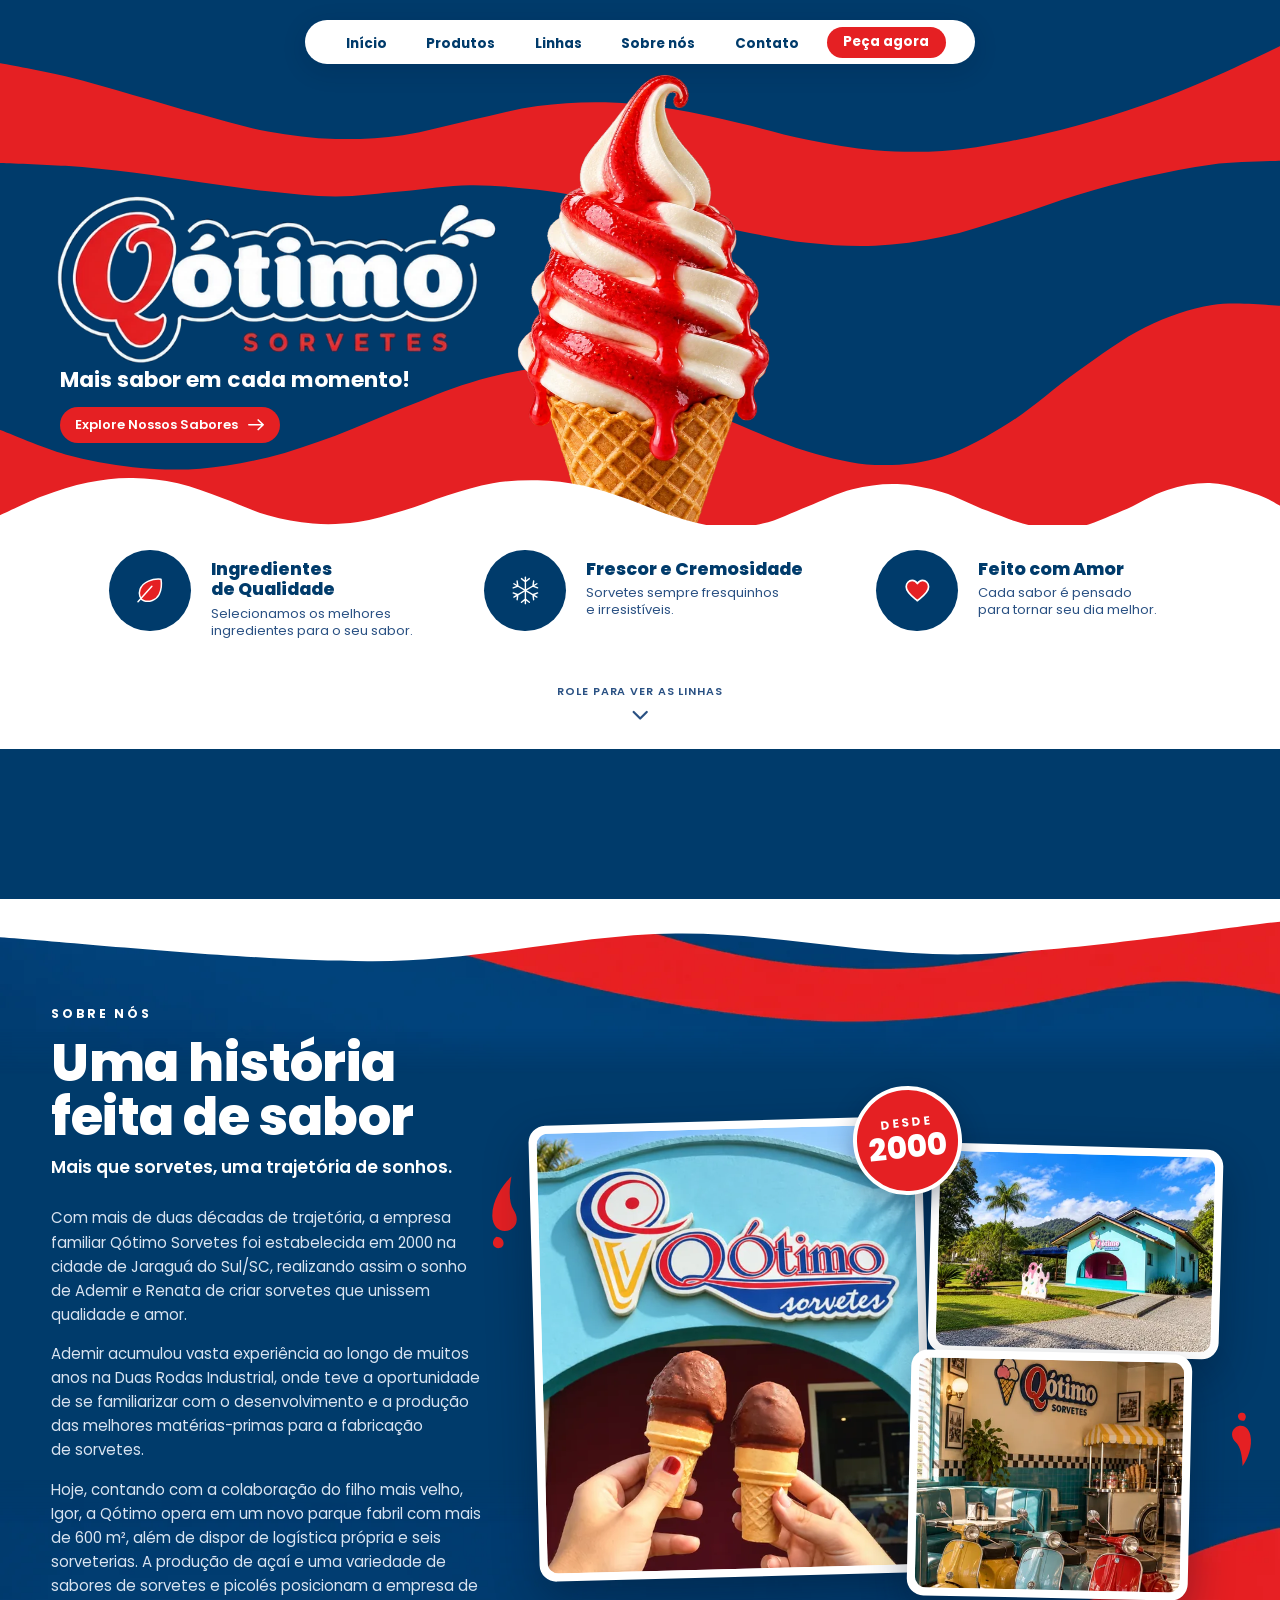
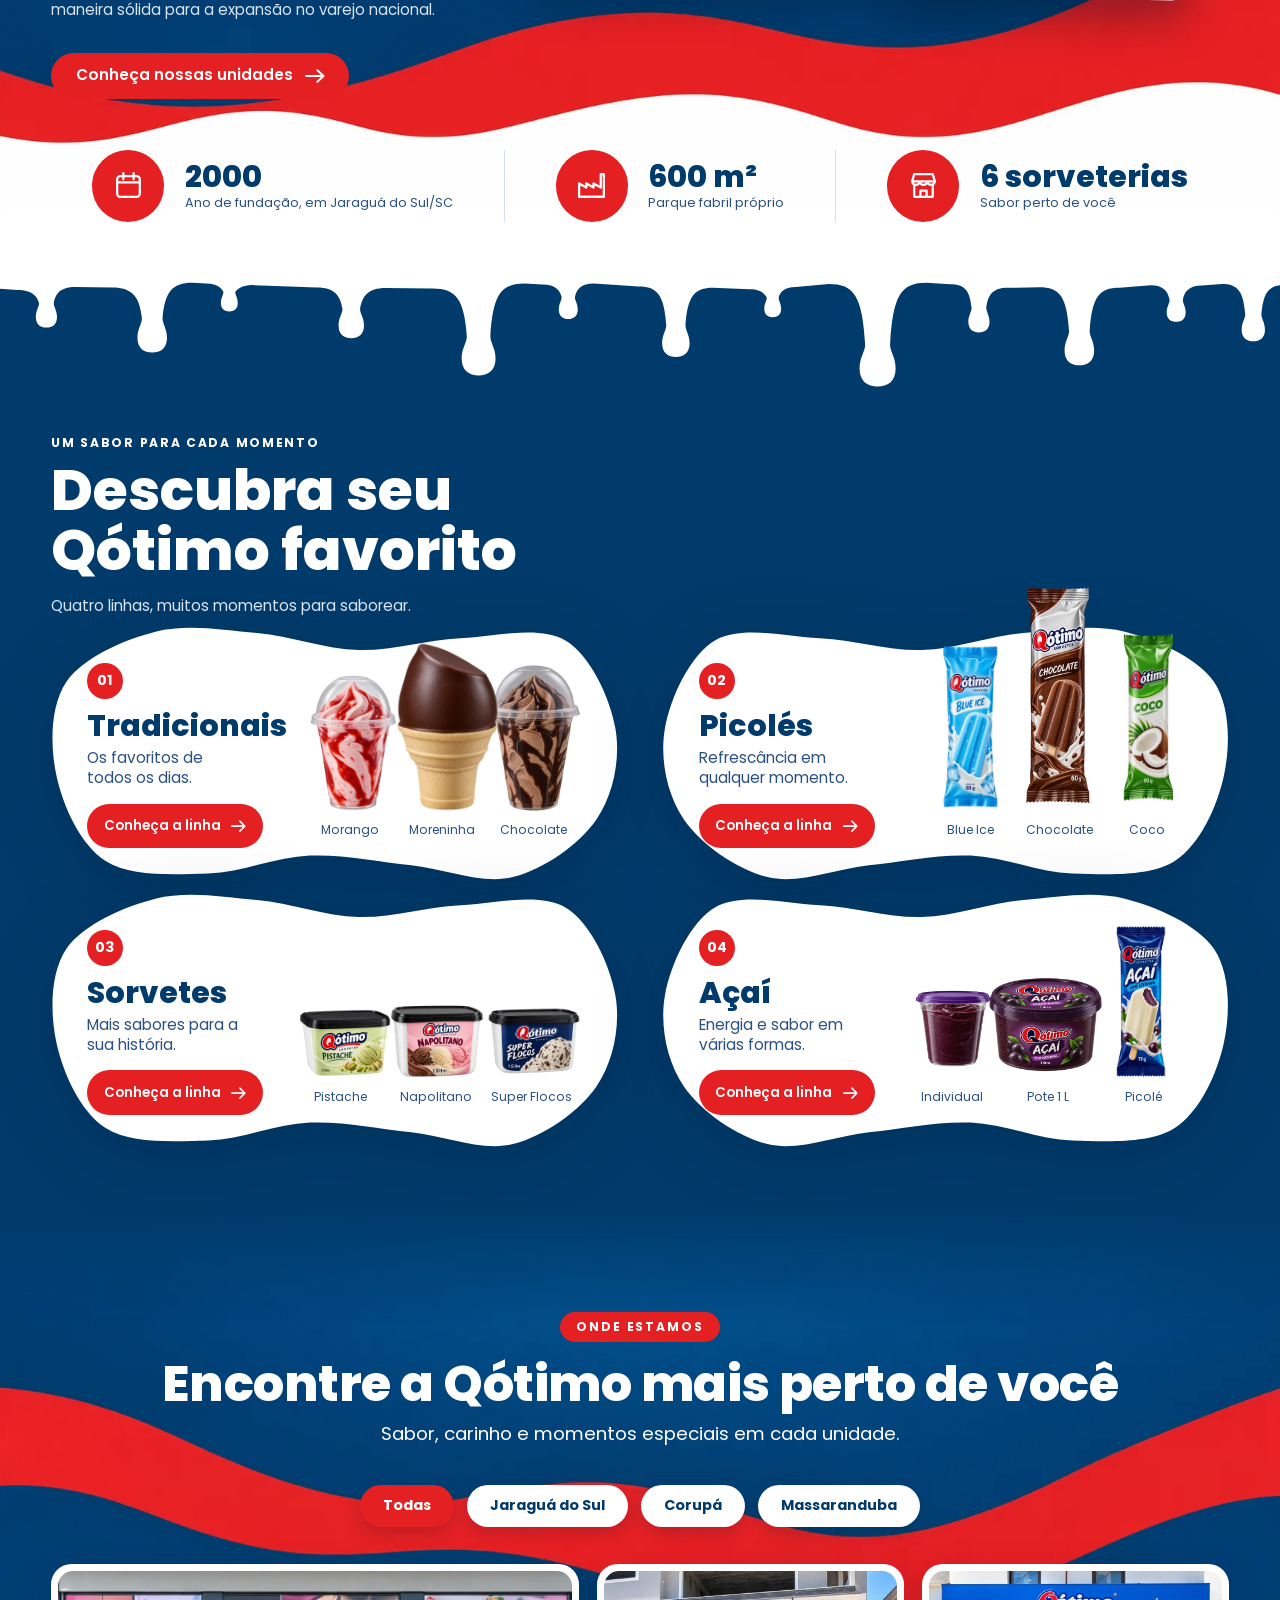
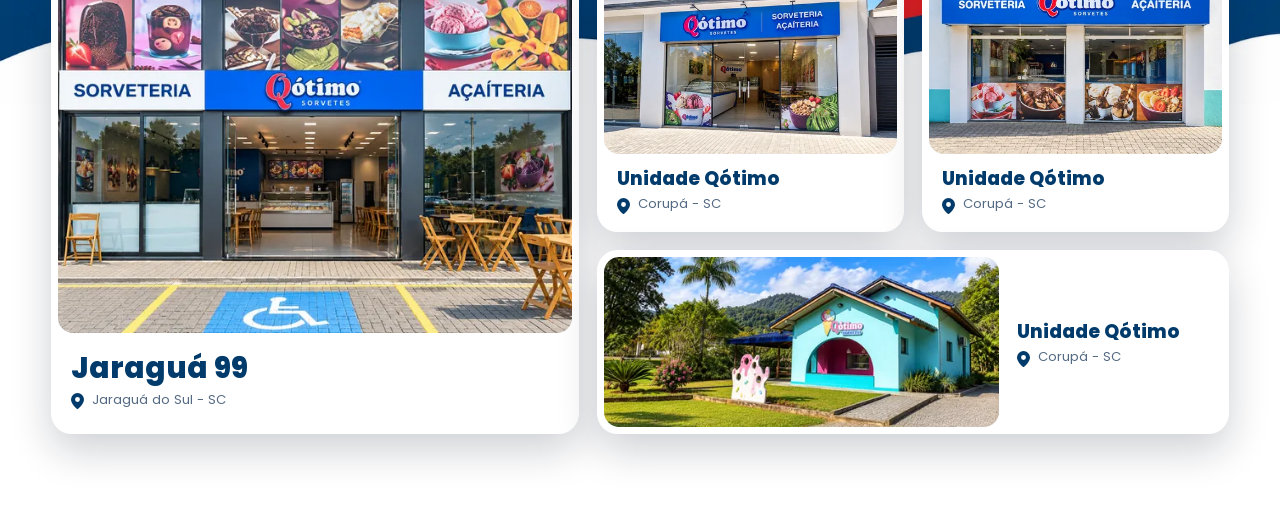
==== site/index.html @ 4e05c9d0 "Corrige faixa branca do heroi, riscos nos marcos e cidade das unidades - Heroi: a faixa branca nao e" ====
<!DOCTYPE html>
<html lang="pt-BR">
<head>
<meta charset="utf-8">
<meta name="viewport" content="width=device-width, initial-scale=1">
<title>Qótimo Sorvetes</title>
<meta name="description" content="Qótimo Sorvetes — mais sabor em cada momento. Sorvetes, picolés e açaí de fábrica própria em Jaraguá do Sul / SC.">
<meta name="theme-color" content="#003B6B">
<!-- sem favicon ainda (Fase 6 do plano). O data: vazio evita o 404 que o
     navegador gera sozinho pedindo /favicon.ico. -->
<link rel="icon" href="data:,">

<link rel="preconnect" href="https://fonts.googleapis.com">
<link rel="preconnect" href="https://fonts.gstatic.com" crossorigin>
<link href="https://fonts.googleapis.com/css2?family=Poppins:wght@400;500;600;700;800&display=swap" rel="stylesheet">
<link rel="stylesheet" href="styles.css">

<link rel="preload" as="image" href="assets/hero/cascao-hero-760.webp"
      imagesrcset="assets/hero/cascao-hero-500.webp 500w, assets/hero/cascao-hero-760.webp 760w, assets/hero/cascao-hero-1017.webp 1017w"
      imagesizes="(max-width: 899px) 60vw, 21vw" fetchpriority="high">
</head>
<body>

<a class="pular" href="#linhas">Pular para as linhas de produtos</a>

<header class="topo">
  <nav class="nav" aria-label="Principal">
    <button class="nav__menu" type="button" aria-expanded="false" aria-controls="nav-painel">
      <span class="nav__traco"></span>
      <span class="nav__rotulo">Menu</span>
    </button>
    <ul class="nav__links" id="nav-painel">
      <li><a href="#inicio">Início</a></li>
      <!-- TODO Fase 5: destino — hoje aponta para a seção de linhas -->
      <li><a href="#linhas">Produtos</a></li>
      <li><a href="#linhas">Linhas</a></li>
      <li><a href="#sobre">Sobre nós</a></li>
      <!-- TODO Fase 5: destino — seção #contato ainda não existe -->
      <li><a href="#contato">Contato</a></li>
    </ul>
    <!-- TODO Fase 5: destino — WhatsApp ou seção #contato -->
    <a class="nav__cta" href="#contato">Peça agora</a>
  </nav>
</header>

<main>

  <!-- ===================== HERÓI ===================== -->
  <section class="hero" id="inicio">

    <!-- camada 1+2: base navy e as duas faixas vermelhas, full-bleed -->
    <svg class="hero__faixa hero__faixa--topo" viewBox="0 0 1713 344" preserveAspectRatio="none" aria-hidden="true" focusable="false">
      <path fill="#E52023" d="M0 84C15 87 60 94.8 90 102C120 109.2 150 118.5 180 127C210 135.5 240 144.8 270 153C300 161.2 330 170.5 360 176C390 181.5 420 185.2 450 186C480 186.8 510 185.2 540 181C570 176.8 600 167.5 630 161C660 154.5 690 146 720 142C750 138 780 136.3 810 137C840 137.7 870 141.3 900 146C930 150.7 960 158.2 990 165C1020 171.8 1050 181 1080 187C1110 193 1140 198.5 1170 201C1200 203.5 1230 204 1260 202C1290 200 1320 194.7 1350 189C1380 183.3 1410 176.2 1440 168C1470 159.8 1500 150.7 1530 140C1560 129.3 1589.7 117.2 1620 104C1650.3 90.8 1696.7 68.2 1712 61L1712 215C1696.7 215.8 1650.3 216.3 1620 220C1589.7 223.7 1560 230.2 1530 237C1500 243.8 1470 252 1440 261C1410 270 1380 281.7 1350 291C1320 300.3 1290 310.7 1260 317C1230 323.3 1200 327.7 1170 329C1140 330.3 1110 328.3 1080 325C1050 321.7 1020 315 990 309C960 303 930 295.7 900 289C870 282.3 840 274.8 810 269C780 263.2 750 257.5 720 254C690 250.5 660 247.7 630 248C600 248.3 570 253.5 540 256C510 258.5 480 263 450 263C420 263 390 259.2 360 256C330 252.8 300 248.2 270 244C240 239.8 210 234.7 180 231C150 227.3 120 224.2 90 222C60 219.8 15 218.7 0 218Z"/>
    </svg>
    <svg class="hero__faixa hero__faixa--base" viewBox="0 0 1713 514" preserveAspectRatio="none" aria-hidden="true" focusable="false">
      <path fill="#E52023" d="M0 170C15 175.7 60 195.5 90 204C120 212.5 150 217.8 180 221C210 224.2 240 225.2 270 223C300 220.8 330 215.3 360 208C390 200.7 420 190 450 179C480 168 510 153.8 540 142C570 130.2 600 116.8 630 108C660 99.2 690 91.2 720 89C750 86.8 780 89.2 810 95C840 100.8 870 112.3 900 124C930 135.7 960 152.3 990 165C1020 177.7 1050 191.2 1080 200C1110 208.8 1140 216.8 1170 218C1200 219.2 1230 216.5 1260 207C1290 197.5 1320 180 1350 161C1380 142 1410 114.2 1440 93C1470 71.8 1500 48.8 1530 34C1560 19.2 1589.7 8.8 1620 4C1650.3 -0.8 1696.7 4.8 1712 5L1712 514L0 514Z"/>
    </svg>

    <div class="hero__palco">
      <div class="hero__copy">
        <h1 class="hero__titulo">
          <img class="hero__logo" src="assets/qotimo-logo.webp" width="602" height="229"
               alt="Qótimo Sorvetes" fetchpriority="high">
          <span class="hero__tagline">Mais sabor em cada momento!</span>
        </h1>
        <a class="btn" href="#linhas">
          Explore Nossos Sabores
          <svg viewBox="0 0 20 14" aria-hidden="true" focusable="false"><path d="M1 7h17.5M12.4 1.2 18.5 7l-6.1 5.8"/></svg>
        </a>
      </div>

      <div class="hero__cascao">
        <img src="assets/hero/cascao-hero-760.webp"
             srcset="assets/hero/cascao-hero-500.webp 500w, assets/hero/cascao-hero-760.webp 760w, assets/hero/cascao-hero-1017.webp 1017w"
             sizes="(max-width: 899px) 60vw, 21vw"
             width="1017" height="2430" fetchpriority="high"
             alt="Casquinha de sorvete de creme com calda de morango">
      </div>
    </div>

    <!-- camada 3: onda branca DESENHADA NA FRENTE do cascão — é ela que corta o cone -->
    <div class="hero__base">
      <svg class="hero__onda" viewBox="0 0 1713 68" preserveAspectRatio="none" aria-hidden="true" focusable="false">
        <path fill="#FFFFFF" d="M0 51C10 46.5 40 31.5 60 24C80 16.5 100 10 120 6C140 2 160 -0.2 180 0C200 0.2 220 2.5 240 7C260 11.5 280 19.8 300 27C320 34.2 340 44.3 360 50C380 55.7 400 59.5 420 61C440 62.5 460 61.8 480 59C500 56.2 520 50 540 44C560 38 580 29.2 600 23C620 16.8 640 10.3 660 7C680 3.7 700 2.5 720 3C740 3.5 760 5.8 780 10C800 14.2 820 21.2 840 28C860 34.8 880 44.8 900 51C920 57.2 940 63.3 960 65C980 66.7 1000 65.5 1020 61C1040 56.5 1060 45.7 1080 38C1100 30.3 1120 20 1140 15C1160 10 1180 7.3 1200 8C1220 8.7 1240 13 1260 19C1280 25 1300 36.5 1320 44C1340 51.5 1360 60.3 1380 64C1400 67.7 1420 69.3 1440 66C1460 62.7 1480 52.3 1500 44C1520 35.7 1540 22.2 1560 16C1580 9.8 1600 6 1620 7C1640 8 1664.7 16.8 1680 22C1695.3 27.2 1706.7 35.3 1712 38L1712 68L0 68Z"/>
      </svg>

      <ul class="pilares reveal">
        <li class="pilar">
          <span class="pilar__icone">
            <svg viewBox="0 0 108 108" aria-hidden="true" focusable="false">
              <path d="M82 27C62 25 38 33 31.5 51.5 27.5 63 31 75.5 41 79c11.5 4 29.5-1 36.5-15C83.5 52 84 39 82 27z" fill="#E52023" stroke="#fff" stroke-width="3.6" stroke-linejoin="round"/>
              <path d="M60 44 26.5 81.5" stroke="#fff" stroke-width="3.6" stroke-linecap="round" fill="none"/>
            </svg>
          </span>
          <div class="pilar__texto">
            <h2>Ingredientes de Qualidade</h2>
            <p>Selecionamos os melhores ingredientes para o seu sabor.</p>
          </div>
        </li>
        <li class="pilar">
          <span class="pilar__icone">
            <svg viewBox="0 0 108 108" aria-hidden="true" focusable="false">
              <defs><path id="floco" d="M54 54V22M44.5 25.5 54 33l9.5-7.5"/></defs>
              <g stroke="#fff" stroke-width="3.4" stroke-linecap="round" stroke-linejoin="round" fill="none">
                <use href="#floco"/><use href="#floco" transform="rotate(60 54 54)"/><use href="#floco" transform="rotate(120 54 54)"/>
                <use href="#floco" transform="rotate(180 54 54)"/><use href="#floco" transform="rotate(240 54 54)"/><use href="#floco" transform="rotate(300 54 54)"/>
              </g>
            </svg>
          </span>
          <div class="pilar__texto">
            <h2>Frescor e Cremosidade</h2>
            <p>Sorvetes sempre fresquinhos e irresistíveis.</p>
          </div>
        </li>
        <li class="pilar">
          <span class="pilar__icone">
            <svg viewBox="0 0 108 108" aria-hidden="true" focusable="false">
              <path d="M54 79C44 70.5 27 60 27 45.5 27 36.5 33.5 30 41.5 30c5.5 0 9.8 3.2 12.5 7.6C56.7 33.2 61 30 66.5 30 74.5 30 81 36.5 81 45.5 81 60 64 70.5 54 79z" fill="#E52023" stroke="#fff" stroke-width="4" stroke-linejoin="round"/>
            </svg>
          </span>
          <div class="pilar__texto">
            <h2>Feito com Amor</h2>
            <p>Cada sabor é pensado para tornar seu dia melhor.</p>
          </div>
        </li>
      </ul>

      <a class="rolar" href="#linhas" aria-label="Ver as linhas de produtos">
        <span class="rolar__texto">Role para ver as linhas</span>
        <svg class="rolar__seta" viewBox="0 0 24 24" aria-hidden="true" focusable="false">
          <path d="M5 8.5 12 15.5 19 8.5"/>
        </svg>
      </a>
    </div>
  </section>

  <!-- ===================== NOSSA HISTORIA ===================== -->
  <section class="historia" id="sobre" aria-labelledby="historia-titulo">

    <!-- o branco dos pilares do heroi entra por cima, em onda -->
    <svg class="historia__topo" viewBox="0 0 1440 90" preserveAspectRatio="none" aria-hidden="true" focusable="false">
      <path fill="#FFFFFF" d="M0 0L1440 0L1440 26C1381.7 32.3 1203.3 61.7 1090 64C976.7 66.3 871.7 38.7 760 40C648.3 41.3 546.7 71.3 420 72C293.3 72.7 70 48.7 0 44Z"/>
    </svg>

    <div class="historia__palco">
      <div class="historia__texto">
        <p class="historia__eyebrow reveal">Sobre nós</p>
        <h2 class="historia__titulo reveal" id="historia-titulo">Uma história feita de sabor</h2>
        <p class="historia__sub reveal">Mais que sorvetes, uma trajetória de sonhos.</p>

        <div class="historia__corpo reveal">
          <p>Com mais de duas décadas de trajetória, a empresa familiar Qótimo Sorvetes foi
            estabelecida em 2000 na cidade de Jaraguá do Sul/SC, realizando assim o sonho de
            Ademir e Renata de criar sorvetes que unissem qualidade e amor.</p>
          <p>Ademir acumulou vasta experiência ao longo de muitos anos na Duas Rodas Industrial,
            onde teve a oportunidade de se familiarizar com o desenvolvimento e a produção das
            melhores matérias-primas para a fabricação de sorvetes.</p>
          <p>Hoje, contando com a colaboração do filho mais velho, Igor, a Qótimo opera em um novo
            parque fabril com mais de 600 m², além de dispor de logística própria e seis
            sorveterias. A produção de açaí e uma variedade de sabores de sorvetes e picolés
            posicionam a empresa de maneira sólida para a expansão no varejo nacional.</p>
        </div>

        <a class="btn-pill historia__btn reveal" href="#unidades">
          Conheça nossas unidades
          <svg viewBox="0 0 20 14" aria-hidden="true" focusable="false"><path d="M1 7h17.5M12.4 1.2 18.5 7l-6.1 5.8"/></svg>
        </a>
      </div>

      <!-- fotos: a historica e a protagonista; as outras duas encostam nela -->
      <div class="fotos">
        <svg class="gotas gotas--a" viewBox="0 0 90 120" aria-hidden="true" focusable="false">
          <path d="M70 6C52 14 26 34 18 60c-6 20 6 34 22 32 14-2 20-16 16-30-4-14 2-34 14-56z"/>
          <path d="M14 96c-8 2-12 10-8 16s14 6 16-2c2-6-2-12-8-14z"/>
        </svg>
        <svg class="gotas gotas--b" viewBox="0 0 90 120" aria-hidden="true" focusable="false">
          <path d="M70 6C52 14 26 34 18 60c-6 20 6 34 22 32 14-2 20-16 16-30-4-14 2-34 14-56z"/>
          <path d="M14 96c-8 2-12 10-8 16s14 6 16-2c2-6-2-12-8-14z"/>
        </svg>

        <figure class="foto foto--principal reveal">
          <img src="assets/historia/fachada-historica-560.webp"
               srcset="assets/historia/fachada-historica-560.webp 560w, assets/historia/fachada-historica-1000.webp 1000w"
               sizes="(max-width: 767px) 92vw, (max-width: 1099px) 60vw, 34vw"
               width="1000" height="1250" loading="lazy" decoding="async"
               alt="Letreiro histórico da Qótimo Sorvetes em fachada azul-turquesa e duas mãos segurando casquinhas cobertas de chocolate">
        </figure>

        <figure class="foto foto--area reveal">
          <img src="assets/unidades/origem-area-verde-480.webp"
               srcset="assets/unidades/origem-area-verde-480.webp 480w, assets/unidades/origem-area-verde-900.webp 900w"
               sizes="(max-width: 767px) 46vw, (max-width: 1099px) 40vw, 25vw"
               width="900" height="600" loading="lazy" decoding="async"
               alt="Casa azul-turquesa da Qótimo com o logotipo na fachada, cercada de gramado, palmeiras e morros">
        </figure>

        <figure class="foto foto--interior reveal">
          <img src="assets/historia/interior-retro-440.webp"
               srcset="assets/historia/interior-retro-440.webp 440w, assets/historia/interior-retro-800.webp 800w"
               sizes="(max-width: 767px) 46vw, (max-width: 1099px) 40vw, 24vw"
               width="800" height="1200" loading="lazy" decoding="async"
               alt="Interior em estilo retrô com o logotipo Qótimo na parede, piso xadrez e três lambretas coloridas">
        </figure>

        <p class="selo reveal" aria-label="Desde 2000"><span>Desde</span><strong>2000</strong></p>
      </div>
    </div>

    <!-- marcos na faixa branca -->
    <ul class="historia__marcos reveal" aria-label="A Qótimo em números">
      <li class="marco">
        <span class="marco__icone" aria-hidden="true">
          <svg viewBox="0 0 32 32"><rect x="5" y="7" width="22" height="20" rx="3"/><path d="M5 13h22M11 4v6M21 4v6"/></svg>
        </span>
        <p><strong class="marco__num" data-conta="2000" data-de="1980">2000</strong>
          <span>Ano de fundação, em Jaraguá do Sul/SC</span></p>
      </li>
      <li class="marco">
        <span class="marco__icone" aria-hidden="true">
          <svg viewBox="0 0 32 32"><path d="M4 27V14l7 4v-4l7 4v-4l7 4V5h3v22z"/><path d="M4 27h24"/></svg>
        </span>
        <p><strong class="marco__num"><span data-conta="600">600</span> m²</strong>
          <span>Parque fabril próprio</span></p>
      </li>
      <li class="marco">
        <span class="marco__icone" aria-hidden="true">
          <svg viewBox="0 0 32 32"><path d="M5 12l2-7h18l2 7"/><path d="M5 12c0 2 1.8 3.5 3.7 3.5S12.3 14 12.3 12c0 2 1.7 3.5 3.7 3.5s3.7-1.5 3.7-3.5c0 2 1.7 3.5 3.6 3.5S27 14 27 12z"/><path d="M7 16v11h18V16M13 27v-6h6v6"/></svg>
        </span>
        <p><strong class="marco__num"><span data-conta="6">6</span> sorveterias</strong>
          <span>Sabor perto de você</span></p>
      </li>
    </ul>
  </section>

  <!-- ===================== LINHAS ===================== -->
  <section class="linhas" id="linhas" aria-labelledby="linhas-titulo">

    <!-- calda branca escorrendo do contorno da secao anterior: marca que
         aqui comeca outro quadro -->
    <svg class="linhas__calda" viewBox="0 0 1440 140" preserveAspectRatio="xMidYMin slice" aria-hidden="true" focusable="false">
      <path fill="#FFFFFF" d="M0 0H1440V5.5L1439.2 5.5C1421 5.5 1415 13.9 1413 38.6C1413 43.1 1417 47.7 1417 55.5C1417 64.8 1411.1 68.4 1404 68.4C1396.9 68.4 1391 64.8 1391 55.5C1391 47.7 1395 43.1 1395 38.6C1393 12.9 1387 4.5 1368.8 4.5L1346.8 6C1332 6 1327 13 1325.4 22.2C1325.4 26 1328.6 29.7 1328.6 36C1328.6 43.7 1323.8 46.7 1318 46.7C1312.2 46.7 1307.4 43.7 1307.4 36C1307.4 29.7 1310.6 26 1310.6 22.2C1309 12.8 1304 5.8 1289.2 5.8L1254.8 8.6C1231.7 8.6 1224 19.4 1221.5 57.2C1221.5 63 1226.5 68.7 1226.5 78.6C1226.5 90.5 1219.1 95.2 1210 95.2C1200.9 95.2 1193.5 90.5 1193.5 78.6C1193.5 68.7 1198.5 63 1198.5 57.2C1196 19 1188.3 8.2 1165.2 8.2L1130 8.7C1113.5 8.7 1108 16.4 1106.2 31.3C1106.2 35.5 1109.8 39.6 1109.8 46.7C1109.8 55.2 1104.5 58.5 1098 58.5C1091.5 58.5 1086.2 55.2 1086.2 46.7C1086.2 39.6 1089.8 35.5 1089.8 31.3C1088 12.5 1082.5 4.8 1066 4.8L1039.4 3.1C1011.4 3.1 1002 16.2 998.9 72.6C998.9 79.6 1005.1 86.6 1005.1 98.6C1005.1 113.1 996 118.7 985 118.7C974 118.7 964.9 113.1 964.9 98.6C964.9 86.6 971.1 79.6 971.1 72.6C968 17.7 958.6 4.6 930.6 4.6L893.6 7.9C880.4 7.9 876 14.1 874.6 19.9C874.6 23.2 877.4 26.5 877.4 32.2C877.4 39 873.2 41.6 868 41.6C862.8 41.6 858.6 39 858.6 32.2C858.6 26.5 861.4 23.2 861.4 19.9C860 16.3 855.6 10.2 842.4 10.2L801.6 8.6C780.1 8.6 773 18.6 770.7 50.6C770.7 56 775.3 61.4 775.3 70.6C775.3 81.6 768.4 85.9 760 85.9C751.6 85.9 744.7 81.6 744.7 70.6C744.7 61.4 749.3 56 749.3 50.6C747 17.2 739.9 7.2 718.4 7.2L668.8 4C654 4 649 10.9 647.4 19.2C647.4 22.9 650.6 26.6 650.6 33C650.6 40.6 645.8 43.6 640 43.6C634.2 43.6 629.4 40.6 629.4 33C629.4 26.6 632.6 22.9 632.6 19.2C631 11.9 626 5 611.2 5L591.2 4C564.8 4 556 16.3 553.1 63C553.1 69.6 558.9 76.2 558.9 87.5C558.9 101.1 550.4 106.4 540 106.4C529.6 106.4 521.1 101.1 521.1 87.5C521.1 76.2 526.9 69.6 526.9 63C524 21.8 515.2 9.5 488.8 9.5L436.4 8.8C416.6 8.8 410 18.1 407.8 32.4C407.8 37.4 412.2 42.3 412.2 50.8C412.2 61 405.8 65 398 65C390.2 65 383.8 61 383.8 50.8C383.8 42.3 388.2 37.4 388.2 32.4C386 17.5 379.4 8.3 359.6 8.3L287.6 5.7C274.4 5.7 270 11.8 268.6 13.4C268.6 16.7 271.4 20 271.4 25.7C271.4 32.5 267.2 35.1 262 35.1C256.8 35.1 252.6 32.5 252.6 25.7C252.6 20 255.4 16.7 255.4 13.4C254 10 249.6 3.8 236.4 3.8L220.8 3C197.7 3 190 13.8 187.5 42.9C187.5 48.7 192.5 54.5 192.5 64.4C192.5 76.3 185.1 80.9 176 80.9C166.9 80.9 159.5 76.3 159.5 64.4C159.5 54.5 164.5 48.7 164.5 42.9C162 19.2 154.3 8.4 131.2 8.4L90 7.9C73.5 7.9 68 15.6 66.2 25.9C66.2 30 69.8 34.1 69.8 41.2C69.8 49.7 64.5 53 58 53C51.5 53 46.2 49.7 46.2 41.2C46.2 34.1 49.8 30 49.8 25.9C48 18.9 42.5 11.2 26 11.2L0 9.2Z"/>
    </svg>

    <div class="linhas__inner">

      <div class="linhas__head reveal">
        <p class="linhas__eyebrow">Um sabor para cada momento</p>
        <h2 class="linhas__titulo" id="linhas-titulo">Descubra seu Qótimo favorito</h2>
        <p class="linhas__sub">Quatro linhas, muitos momentos para saborear.</p>
      </div>

      <div class="linhas__board">

        <article class="linha reveal" id="linha-tradicionais" style="--ph:104;--pw:50">
          <svg class="linha__blob" viewBox="-30 -30 940 410" preserveAspectRatio="none" aria-hidden="true" focusable="false"><path fill="#FFFFFF" d="M170 -11C218 -23.1 272.3 -13.6 323.4 -9C374.6 -4.4 425.7 15.2 476.9 16.5C528 17.8 578.4 1.3 630.3 -1.2C682.2 -3.7 749 -20.9 788.1 1.5C827.1 23.8 856.6 88.3 864.7 133.1C872.8 177.8 862.2 232.5 836.4 269.8C810.6 307 756.6 345 710 356.5C663.4 368 607.7 344.2 556.6 338.8C505.4 333.4 454.3 322.2 403.1 324.2C352 326.3 301.1 349.6 249.7 351C198.3 352.3 132.9 356.6 94.8 332.4C56.6 308.2 30.6 250.4 20.7 205.6C10.8 160.9 10.7 100 35.6 63.9C60.5 27.8 122 1.2 170 -11Z"/></svg>
          <div class="linha__texto">
            <span class="linha__num" aria-hidden="true">01</span>
            <h3 class="linha__nome">Tradicionais</h3>
            <p class="linha__desc">Os favoritos de todos os dias.</p>
            <!-- TODO Fase 5: destino — página da linha ou WhatsApp -->
            <a class="linha__btn" href="#linhas">Conheça a linha <svg viewBox="0 0 20 16" aria-hidden="true" focusable="false"><path d="M1 8h17M11.5 1.5 18 8l-6.5 6.5"/></svg></a>
          </div>
          <ul class="linha__produtos">
            <li class="produto"><img src="assets/produtos/sundae-morango-380.webp" srcset="assets/produtos/sundae-morango-380.webp 261w, assets/produtos/sundae-morango-760.webp 521w" sizes="(max-width: 899px) 26vw, 13vw" width="694" height="1012" alt="Sundae de morango" loading="lazy" decoding="async"><span>Morango</span></li>
            <li class="produto"><img src="assets/produtos/moreninha-380.webp" srcset="assets/produtos/moreninha-380.webp 260w, assets/produtos/moreninha-760.webp 519w" sizes="(max-width: 899px) 26vw, 13vw" width="716" height="1048" alt="Moreninha, sorvete com cobertura de chocolate na casquinha" loading="lazy" decoding="async"><span>Moreninha</span></li>
            <li class="produto"><img src="assets/produtos/sundae-chocolate-380.webp" srcset="assets/produtos/sundae-chocolate-380.webp 249w, assets/produtos/sundae-chocolate-760.webp 498w" sizes="(max-width: 899px) 26vw, 13vw" width="687" height="1048" alt="Sundae de chocolate" loading="lazy" decoding="async"><span>Chocolate</span></li>
          </ul>
        </article>
        <article class="linha linha--espelhada reveal" id="linha-picoles" style="--ph:132;--pw:48">
          <svg class="linha__blob" viewBox="-30 -30 940 410" preserveAspectRatio="none" aria-hidden="true" focusable="false"><path fill="#FFFFFF" d="M170 -11C218 -23.1 272.3 -13.6 323.4 -9C374.6 -4.4 425.7 15.2 476.9 16.5C528 17.8 578.4 1.3 630.3 -1.2C682.2 -3.7 749 -20.9 788.1 1.5C827.1 23.8 856.6 88.3 864.7 133.1C872.8 177.8 862.2 232.5 836.4 269.8C810.6 307 756.6 345 710 356.5C663.4 368 607.7 344.2 556.6 338.8C505.4 333.4 454.3 322.2 403.1 324.2C352 326.3 301.1 349.6 249.7 351C198.3 352.3 132.9 356.6 94.8 332.4C56.6 308.2 30.6 250.4 20.7 205.6C10.8 160.9 10.7 100 35.6 63.9C60.5 27.8 122 1.2 170 -11Z"/></svg>
          <div class="linha__texto">
            <span class="linha__num" aria-hidden="true">02</span>
            <h3 class="linha__nome">Picolés</h3>
            <p class="linha__desc">Refrescância em qualquer momento.</p>
            <!-- TODO Fase 5: destino — página da linha ou WhatsApp -->
            <a class="linha__btn" href="#linhas">Conheça a linha <svg viewBox="0 0 20 16" aria-hidden="true" focusable="false"><path d="M1 8h17M11.5 1.5 18 8l-6.5 6.5"/></svg></a>
          </div>
          <ul class="linha__produtos">
            <li class="produto"><img src="assets/produtos/picole-blue-ice-380.webp" srcset="assets/produtos/picole-blue-ice-380.webp 214w, assets/produtos/picole-blue-ice-760.webp 427w" sizes="(max-width: 899px) 26vw, 13vw" width="589" height="1048" alt="Picolé Blue Ice" loading="lazy" decoding="async"><span>Blue Ice</span></li>
            <li class="produto"><img src="assets/produtos/picole-chocolate-380.webp" srcset="assets/produtos/picole-chocolate-380.webp 189w, assets/produtos/picole-chocolate-760.webp 379w" sizes="(max-width: 899px) 26vw, 13vw" width="522" height="1047" alt="Picolé de chocolate" loading="lazy" decoding="async"><span>Chocolate</span></li>
            <li class="produto"><img src="assets/produtos/picole-coco-380.webp" srcset="assets/produtos/picole-coco-380.webp 198w, assets/produtos/picole-coco-760.webp 395w" sizes="(max-width: 899px) 26vw, 13vw" width="545" height="1048" alt="Picolé de coco" loading="lazy" decoding="async"><span>Coco</span></li>
          </ul>
        </article>
        <article class="linha reveal" id="linha-sorvetes" style="--ph:102;--pw:52">
          <svg class="linha__blob" viewBox="-30 -30 940 410" preserveAspectRatio="none" aria-hidden="true" focusable="false"><path fill="#FFFFFF" d="M170 -11C218 -23.1 272.3 -13.6 323.4 -9C374.6 -4.4 425.7 15.2 476.9 16.5C528 17.8 578.4 1.3 630.3 -1.2C682.2 -3.7 749 -20.9 788.1 1.5C827.1 23.8 856.6 88.3 864.7 133.1C872.8 177.8 862.2 232.5 836.4 269.8C810.6 307 756.6 345 710 356.5C663.4 368 607.7 344.2 556.6 338.8C505.4 333.4 454.3 322.2 403.1 324.2C352 326.3 301.1 349.6 249.7 351C198.3 352.3 132.9 356.6 94.8 332.4C56.6 308.2 30.6 250.4 20.7 205.6C10.8 160.9 10.7 100 35.6 63.9C60.5 27.8 122 1.2 170 -11Z"/></svg>
          <div class="linha__texto">
            <span class="linha__num" aria-hidden="true">03</span>
            <h3 class="linha__nome">Sorvetes</h3>
            <p class="linha__desc">Mais sabores para a sua história.</p>
            <!-- TODO Fase 5: destino — página da linha ou WhatsApp -->
            <a class="linha__btn" href="#linhas">Conheça a linha <svg viewBox="0 0 20 16" aria-hidden="true" focusable="false"><path d="M1 8h17M11.5 1.5 18 8l-6.5 6.5"/></svg></a>
          </div>
          <ul class="linha__produtos">
            <li class="produto"><img src="assets/produtos/pote-pistache-380.webp" srcset="assets/produtos/pote-pistache-380.webp 517w, assets/produtos/pote-pistache-760.webp 1033w" sizes="(max-width: 899px) 26vw, 13vw" width="1048" height="771" alt="Pote de sorvete de pistache, 1,5 litro" loading="lazy" decoding="async"><span>Pistache</span></li>
            <li class="produto"><img src="assets/produtos/pote-napolitano-380.webp" srcset="assets/produtos/pote-napolitano-380.webp 574w, assets/produtos/pote-napolitano-760.webp 1148w" sizes="(max-width: 899px) 26vw, 13vw" width="1048" height="694" alt="Pote de sorvete napolitano, 1,5 litro" loading="lazy" decoding="async"><span>Napolitano</span></li>
            <li class="produto"><img src="assets/produtos/pote-super-flocos-380.webp" srcset="assets/produtos/pote-super-flocos-380.webp 490w, assets/produtos/pote-super-flocos-760.webp 981w" sizes="(max-width: 899px) 26vw, 13vw" width="1048" height="812" alt="Pote de sorvete super flocos, 1,5 litro" loading="lazy" decoding="async"><span>Super Flocos</span></li>
          </ul>
        </article>
        <article class="linha linha--espelhada reveal" id="linha-acai" style="--ph:110;--pw:52">
          <svg class="linha__blob" viewBox="-30 -30 940 410" preserveAspectRatio="none" aria-hidden="true" focusable="false"><path fill="#FFFFFF" d="M170 -11C218 -23.1 272.3 -13.6 323.4 -9C374.6 -4.4 425.7 15.2 476.9 16.5C528 17.8 578.4 1.3 630.3 -1.2C682.2 -3.7 749 -20.9 788.1 1.5C827.1 23.8 856.6 88.3 864.7 133.1C872.8 177.8 862.2 232.5 836.4 269.8C810.6 307 756.6 345 710 356.5C663.4 368 607.7 344.2 556.6 338.8C505.4 333.4 454.3 322.2 403.1 324.2C352 326.3 301.1 349.6 249.7 351C198.3 352.3 132.9 356.6 94.8 332.4C56.6 308.2 30.6 250.4 20.7 205.6C10.8 160.9 10.7 100 35.6 63.9C60.5 27.8 122 1.2 170 -11Z"/></svg>
          <div class="linha__texto">
            <span class="linha__num" aria-hidden="true">04</span>
            <h3 class="linha__nome">Açaí</h3>
            <p class="linha__desc">Energia e sabor em várias formas.</p>
            <!-- TODO Fase 5: destino — página da linha ou WhatsApp -->
            <a class="linha__btn" href="#linhas">Conheça a linha <svg viewBox="0 0 20 16" aria-hidden="true" focusable="false"><path d="M1 8h17M11.5 1.5 18 8l-6.5 6.5"/></svg></a>
          </div>
          <ul class="linha__produtos">
            <li class="produto"><img src="assets/produtos/acai-individual-380.webp" srcset="assets/produtos/acai-individual-380.webp 378w, assets/produtos/acai-individual-760.webp 756w" sizes="(max-width: 899px) 26vw, 13vw" width="1043" height="1048" alt="Açaí individual tradicional" loading="lazy" decoding="async"><span>Individual</span></li>
            <li class="produto"><img src="assets/produtos/acai-pote-1l-380.webp" srcset="assets/produtos/acai-pote-1l-380.webp 435w, assets/produtos/acai-pote-1l-760.webp 870w" sizes="(max-width: 899px) 26vw, 13vw" width="1048" height="916" alt="Pote de açaí tradicional, 1 litro" loading="lazy" decoding="async"><span>Pote 1 L</span></li>
            <li class="produto"><img src="assets/produtos/acai-picole-380.webp" srcset="assets/produtos/acai-picole-380.webp 249w, assets/produtos/acai-picole-760.webp 497w" sizes="(max-width: 899px) 26vw, 13vw" width="686" height="1048" alt="Picolé de açaí com leitinho" loading="lazy" decoding="async"><span>Picolé</span></li>
          </ul>
        </article>
      </div>
    </div>
  </section>

  <!-- ===================== NOSSAS UNIDADES ===================== -->
  <section class="unidades" id="unidades" aria-labelledby="unidades-titulo">
    <div class="unidades__inner">

      <header class="unidades__head">
        <p class="unidades__eyebrow reveal">Onde estamos</p>
        <h2 class="unidades__titulo reveal" id="unidades-titulo">Encontre a Qótimo mais perto de você</h2>
        <p class="unidades__sub reveal">Sabor, carinho e momentos especiais em cada unidade.</p>
      </header>

      <!-- os botoes de cidade sao gerados de QOTIMO_CIDADES (data/unidades.js) -->
      <div class="filtros reveal" role="group" aria-label="Filtrar unidades por cidade">
        <button class="filtro" type="button" data-cidade="" aria-pressed="true">Todas</button>
      </div>

      <!-- cards gerados de QOTIMO_UNIDADES; o aviso abaixo anuncia a troca de filtro -->
      <ul class="grade" data-qtd="0"></ul>
      <p class="grade__vazio" hidden></p>
      <p class="visually-hidden" aria-live="polite" id="unidades-status"></p>

      <noscript><p class="grade__vazio">Ative o JavaScript para ver a lista de unidades.</p></noscript>
    </div>
  </section>

</main>

<script src="data/unidades.js" defer></script>
<script src="script.js" defer></script>
</body>
</html>
---- site/styles.css ----
/* =========================================================================
   Qótimo Sorvetes
   Fonte: Poppins. A arte aprovada usa uma geométrica arredondada de "o"
   circular e terminais retos; Poppins bate a métrica sem precisar do
   letter-spacing negativo que o Montserrat exigia para imitá-la.

   Regra de escala: a arte de 1711x919 e o ALVO na faixa 1440-1711px.
   Acima disso cresce a margem, nunca o conteudo — todo tamanho tem teto.
   ========================================================================= */

/* ---------------------------------------------------------------- tokens */

:root{
  --navy:#003B6B;
  --vermelho:#E52023;
  --branco:#FFFFFF;
  --corpo:#2A5183;            /* 5.9:1 sobre branco */
  --corpo-claro:#D9E4F1;      /* corpo sobre navy */

  --maxw:1711px;
  --content:1440px;
  --gutter:clamp(20px,4vw,64px);

  /* escala tipografica — teto = valor da arte */
  --fs-menu:clamp(.85rem,1.15vw,1.05rem);      /* teto ~16,8px */
  --fs-tagline:clamp(1.15rem,2.1vw,1.85rem);   /* teto ~29,6px */
  --fs-titulo:clamp(2rem,4.45vw,4rem);          /* teto 64px */
  --fs-linha:clamp(1.5rem,2.35vw,2.44rem);     /* teto 39px = arte */
  --fs-corpo:clamp(.95rem,1.2vw,1.19rem);      /* teto ~19px */
  --fs-legenda:clamp(.75rem,.95vw,.95rem);

  /* espacamentos */
  --sp-xs:clamp(6px,.7vw,10px);
  --sp-s:clamp(10px,1.1vw,16px);
  --sp-m:clamp(16px,1.9vw,30px);
  --sp-l:clamp(24px,3vw,52px);
  --sp-xl:clamp(36px,5vw,88px);

  --raio:999px;
}

*,*::before,*::after{box-sizing:border-box}

html{-webkit-text-size-adjust:100%}

body{
  margin:0;
  font-family:Poppins,"Segoe UI",system-ui,sans-serif;
  font-size:var(--fs-corpo);
  line-height:1.5;
  color:var(--corpo);
  background:var(--branco);
  overflow-x:clip;               /* rede contra estouro lateral */
}

img,svg{display:block;max-width:100%}
ul{margin:0;padding:0;list-style:none}
h1,h2,h3,p{margin:0}

a{color:inherit;text-decoration:none}

:where(a,button):focus-visible{
  outline:3px solid var(--vermelho);
  outline-offset:3px;
  border-radius:6px;
}

.pular{
  position:absolute;inset-block-start:0;inset-inline-start:0;z-index:99;
  transform:translateY(-130%);
  background:var(--branco);color:var(--navy);
  padding:12px 20px;border-radius:0 0 12px 0;font-weight:600;
}
.pular:focus{transform:none}

/* ===================== UNIDADE UNICA DE ESCALA =====================
   Todo o heroi e o menu sao medidos no quadro da arte aprovada, 1713 x 918.
   Uma unica unidade converte px-da-arte em px-de-tela:

       --u = min(100cqw/1713, 100svh/918, 1.25px)

   - cqw e nao vw: vw inclui a barra de rolagem e isso descasava ~8px.
   - min() nos dois eixos: a composicao encolhe pelo lado que apertar.
   - teto de 1.25px: acima disso o quadro para de crescer e sobra margem.
   O <header class="topo"> fica FORA de .hero, por isso o container e o body
   e --u e declarado em body>*.
   ================================================================== */

body{container-type:inline-size}
body>*{--u:min(100cqw / 1713, 100svh / 918, 1.25px)}

/* ------------------------------------------------------------------ menu */

.topo{
  position:absolute;inset-block-start:calc(27 * var(--u));inset-inline:0;z-index:5;
  display:flex;justify-content:center;
  padding-inline:calc(16 * var(--u));
}

.nav{
  display:flex;align-items:center;
  gap:calc(37 * var(--u));                 /* links -> CTA */
  height:calc(59 * var(--u));
  padding-inline:calc(54 * var(--u)) calc(38 * var(--u));
  background:var(--branco);
  border-radius:999px;
  box-shadow:0 6px 24px rgb(0 20 45 / .16);
}

.nav__links{display:flex;align-items:center;gap:calc(53 * var(--u))}

.nav__links a{
  font-size:max(13px,calc(18 * var(--u)));
  font-weight:700;color:var(--navy);
  white-space:nowrap;
}
.nav__links a:hover{color:var(--vermelho)}

.nav__cta{
  flex:0 0 auto;
  display:grid;place-items:center;
  width:calc(160 * var(--u));height:calc(42 * var(--u));
  background:var(--vermelho);color:var(--branco);
  font-size:max(13px,calc(18 * var(--u)));font-weight:700;
  border-radius:999px;
  white-space:nowrap;
  transition:background .2s;
}
.nav__cta:hover{background:#c5171a}

.nav__menu{display:none}      /* hamburguer: so na composicao empilhada */

/* ----------------------------------------------------------------- heroi */

/* O palco azul mantem a altura da arte (708u) e nunca muda. O heroi, esse,
   ocupa a tela inteira: a sobra vai toda para a faixa branca, que e a linha
   "auto" do grid. Assim a segunda secao nao aparece enquanto se esta na
   primeira, e a composicao azul continua nas proporcoes da arte. */
.hero{
  position:relative;
  min-height:100svh;
  overflow:hidden;
  display:grid;
  grid-template-rows:calc(708 * var(--u)) auto;   /* palco | base branca */
  /* por padrao a linha "auto" esticaria para preencher qualquer sobra de
     100svh (align-content normal = stretch em grid). Em telas com --u
     limitado pela largura (proporcao mais alta que a da arte) isso inchava
     a faixa branca. "start" trava a faixa branca no tamanho do conteudo;
     a sobra vira navy — a mesma cor da secao seguinte, entao ela nunca
     aparece antes da hora.

     (Cogitamos uma 3a linha "minmax(0,1fr)" para essa sobra, mas com
     min-height no lugar de height o Grid nao tem um tamanho definido para
     dividir: o fr passa a se comportar como "auto" — do tamanho do
     conteudo — e o heroi acabava maior que 100svh. "start" + .rolar
     absoluto (ancorado no proprio .hero, nao no .hero__base) evita essa
     armadilha.) */
  align-content:start;
  background:var(--navy);
  isolation:isolate;
}

/* faixas full-bleed, nas coordenadas da arte (A: 0..344, B: 404..918) */
.hero__faixa{
  position:absolute;z-index:0;
  /* 2px para fora de cada lado (o .hero corta o excesso): com escala de
     tela fracionaria (125%/150%) a faixa terminava antes da borda e
     sobrava uma coluna azul na direita */
  inset-inline:-2px;width:calc(100% + 4px);max-width:none;
}
.hero__faixa--topo{inset-block-start:0;height:calc(344 * var(--u))}
.hero__faixa--base{inset-block-start:calc(404 * var(--u));height:calc(514 * var(--u))}

/* quadro de 1713u centralizado: tudo dentro dele usa as coordenadas da arte */
.hero__palco{
  position:relative;z-index:1;
  width:calc(1713 * var(--u));max-width:100%;
  margin-inline:auto;
  height:100%;
}

.hero__copy{
  position:absolute;
  inset-block-start:calc(262 * var(--u));
  inset-inline-start:calc(71 * var(--u));
  width:calc(640 * var(--u));
}

.hero__titulo{display:block;font-size:inherit;font-weight:inherit}

.hero__logo{width:calc(600 * var(--u));max-width:none;height:auto}

.hero__tagline{
  display:block;
  margin-block-start:0;
  margin-inline-start:calc(9 * var(--u));
  font-size:max(17px,calc(29 * var(--u)));
  font-weight:700;line-height:1.2;
  color:var(--branco);
  white-space:nowrap;
}

.btn{
  display:inline-flex;align-items:center;justify-content:center;
  gap:calc(14 * var(--u));
  margin-block-start:calc(20 * var(--u));
  margin-inline-start:calc(9 * var(--u));
  width:calc(295 * var(--u));height:calc(47 * var(--u));
  background:var(--vermelho);color:var(--branco);
  font-size:max(13px,calc(17 * var(--u)));font-weight:600;
  border:0;                      /* na arte o botao nao tem contorno */
  border-radius:999px;
  transition:transform .2s,background .2s;
}
.btn svg{width:calc(22 * var(--u));height:auto;fill:none;stroke:currentColor;stroke-width:2;stroke-linecap:round;stroke-linejoin:round}
.btn:hover{background:#c5171a;transform:translateY(-2px)}

/* Cascao: arquivo com margem de 40px nos quatro lados. Com left 678u,
   top 86u e width 365u o OBJETO cai em x 692..1029, topo 100u e ponta
   944u — atras da faixa branca, que e quem o corta. Nunca esticar:
   so width, com height:auto. */
.hero__cascao{
  position:absolute;z-index:1;
  inset-block-start:calc(86 * var(--u));
  inset-inline-start:calc(678 * var(--u));
  transform:none;
  display:block;
}
.hero__cascao img{
  width:calc(365 * var(--u));
  max-width:none;height:auto;
}

/* onda branca na FRENTE do cascao: e ela que corta a ponta */
/* A emenda da faixa branca caia em coordenada fracionaria e o navegador
   pintava 1px de vermelho misturado com branco atravessando a pagina.
   Resolvido com 1px de sobreposicao real, nao com arredondamento. */
.hero__base{
  position:relative;z-index:2;
  margin-block-start:-1px;
  background:var(--branco);
  /* a faixa vermelha continua por tras desta area; na borda direita, com
     escala fracionaria, o ultimo pixel misturava os dois e virava um fio
     rosa. A sombra (cortada pelo .hero) cobre essa coluna. */
  box-shadow:0 0 0 3px var(--branco);
  /* 210u e o piso (a altura na arte). A faixa cresce com a janela, o que
     tambem deixa a area branca maior, como pedido. */
  min-height:calc(210 * var(--u));
  display:grid;align-items:center;
  padding-block:calc(29 * var(--u));
}

.hero__onda{
  position:absolute;
  inset-block-end:calc(100% - 1px);   /* entra 1px na faixa branca */
  display:block;
  /* mesma folga lateral das faixas, e uma sombra branca chapada por baixo
     que cobre a costura: sem ela o vermelho da faixa vazava 1px de fio
     ao longo da base e subindo pela borda direita */
  inset-inline:-2px;width:calc(100% + 4px);max-width:none;
  height:calc(68 * var(--u));
  box-shadow:0 3px 0 var(--branco);
}

/* pilares: colunas nas coordenadas da arte (146 / 648 / 1170),
   divisorias em 592 e 1117 */
.pilares{
  width:calc(1713 * var(--u));max-width:100%;
  margin-inline:auto;
  padding-inline:calc(146 * var(--u));
  display:grid;
  grid-template-columns:calc(446 * var(--u)) calc(469 * var(--u)) 1fr;
  column-gap:calc(56 * var(--u));
  /* 152u = 210u da faixa menos os 29u de respiro em cima e embaixo. Com o
     bloco nessa altura, centralizar poe o icone exatamente em 737u quando a
     faixa tem a altura da arte; quando ela cresce, o bloco fica no meio em
     vez de sobrar todo o branco embaixo. */
  min-height:calc(152 * var(--u));
}

.pilar{
  position:relative;
  display:flex;align-items:flex-start;
  gap:calc(27 * var(--u));
}
.pilar__icone{
  flex:0 0 auto;
  display:grid;place-items:center;
  width:calc(109 * var(--u));aspect-ratio:1;
  background:var(--navy);border-radius:50%;
}
.pilar__icone svg{width:55%;height:auto}

.pilar__texto{
  /* desce o bloco ate o topo das maiusculas bater com a arte (y=753,
     medido por pixel nas tres colunas) */
  margin-block-start:calc(12 * var(--u));
}

.pilar__texto h2{
  font-size:max(14px,calc(23.5 * var(--u)));
  font-weight:800;color:var(--navy);line-height:1.18;
  max-width:calc(300 * var(--u));
}
.pilar__texto p{
  margin-block-start:calc(6 * var(--u));
  font-size:max(12.5px,calc(17.5 * var(--u)));
  line-height:1.35;
  color:var(--corpo);
  max-width:calc(290 * var(--u));
}

/* As quebras da arte saem de max-width medido, nao de <br>. Larguras
   naturais em Poppins (u=1): "Ingredientes" 156 / "Ingredientes de" 191;
   "Sorvetes sempre fresquinhos" 254 / "...e" 269; "Cada sabor e pensado"
   202 / "...para" 249. Cada teto cai dentro da janela certa. */
.pilar:nth-child(1) .pilar__texto h2{max-width:calc(175 * var(--u))}
.pilar:nth-child(2) .pilar__texto p{max-width:calc(260 * var(--u))}
.pilar:nth-child(3) .pilar__texto p{max-width:calc(243 * var(--u))}

/* So existe quando a janela e mais alta que a proporcao da arte — que e
   exatamente quando sobra o vao branco embaixo dos pilares. Na proporcao
   da arte nao ha vao, e ele nao aparece. */
.rolar{display:none}

/* estilo do indicador (visibilidade e o min-height extra da faixa branca
   ficam la embaixo, depois do breakpoint de 1099px — aquele bloco tambem
   mexe no min-height do .hero__base, e precisa vir DEPOIS para nao ser
   sobrescrito quando as duas condicoes coincidem: janela estreita E alta). */
.rolar__texto{
  font-size:max(11px,calc(14 * var(--u)));
  font-weight:600;letter-spacing:.08em;text-transform:uppercase;
}
.rolar__seta{
  width:calc(30 * var(--u));height:auto;
  fill:none;stroke:currentColor;stroke-width:2.4;
  stroke-linecap:round;stroke-linejoin:round;
  animation:descer 1.8s ease-in-out infinite;
}
@keyframes descer{
  0%,100%{transform:translateY(0);opacity:.55}
  50%    {transform:translateY(calc(9 * var(--u)));opacity:1}
}

/* ---------------------------------------------------------------- linhas */

.linhas{
  position:relative;
  overflow:hidden;
  background:var(--navy);
  /* topo maior que antes: as gotas da calda descem ate ~9vw */
  padding-block:clamp(96px,12vw,200px) clamp(48px,6vw,104px);
  isolation:isolate;
}

/* calda branca: continua a faixa branca dos marcos da historia e escorre em
   gotas. "slice" mantem as gotas redondas em qualquer largura — em tela
   estreita corta as laterais em vez de achatar. */
.linhas__calda{
  position:absolute;z-index:0;
  inset-block-start:-1px;                  /* 1px sob a emenda, sem fio azul */
  inset-inline:-2px;width:calc(100% + 4px);max-width:none;
  height:calc(clamp(56px,9.73vw,166px) + 1px);
  pointer-events:none;
}

.linhas__inner{
  position:relative;z-index:1;
  width:100%;max-width:var(--maxw);
  margin-inline:auto;
  padding-inline:var(--gutter);
}

.linhas__head{margin-block-end:clamp(16px,2.2vw,40px)}

.linhas__eyebrow{
  font-size:var(--fs-legenda);
  font-weight:700;letter-spacing:.14em;text-transform:uppercase;
  color:var(--branco);
  margin-block-end:var(--sp-xs);
}

.linhas__titulo{
  font-size:var(--fs-titulo);      /* teto 64px = valor da arte */
  font-weight:800;line-height:1.04;
  color:var(--branco);
  max-width:8.7em;                 /* quebra em 2 linhas, como na arte */
}

.linhas__sub{
  margin-block-start:var(--sp-s);
  max-width:46ch;          /* uma linha so, como na arte */
  font-size:var(--fs-corpo);
  color:var(--corpo-claro);
  text-wrap:pretty;
}

.linhas__board{
  display:grid;
  grid-template-columns:repeat(2,minmax(0,1fr));
  gap:clamp(30px,3.6vw,62px);
  max-width:1654px;
  margin-inline:auto;
}

/* ------------------------------------------------------------------ card */

.linha{
  position:relative;
  aspect-ratio:865/332;
  display:flex;
  align-items:center;
  padding:clamp(10px,1.4vw,24px) clamp(20px,2.8vw,50px);
}

/* blob branco: mesma forma nos quatro, variacao por espelhamento.
   Transborda um pouco o card para os quatro se entrelacarem como na arte. */
.linha__blob{
  position:absolute;z-index:-2;
  inset-block-start:-12%;inset-inline-start:-5%;
  width:110%;height:124%;max-width:none;
  filter:drop-shadow(0 12px 34px rgb(0 15 35 / .20));
}
.linha--espelhada .linha__blob{transform:scaleX(-1)}


.linha__texto{
  position:relative;z-index:1;
  flex:0 1 auto;
  /* o que os produtos deixam livre; o teto de --fs-linha foi calibrado
     para a palavra mais larga ("Tradicionais") caber aqui */
  max-width:calc(100% - var(--pw,66) * 1%);
  display:grid;justify-items:start;gap:clamp(3px,.5vw,9px);
}

.linha__num{
  display:grid;place-items:center;
  width:clamp(30px,2.8vw,48px);aspect-ratio:1;
  background:var(--vermelho);color:var(--branco);
  border-radius:50%;
  font-size:clamp(.8rem,1.1vw,1.19rem);font-weight:700;
  margin-block-end:clamp(2px,.4vw,8px);
}

.linha__nome{
  font-size:var(--fs-linha);       /* teto ~39px = valor da arte */
  font-weight:800;line-height:1.05;
  color:var(--navy);
  text-wrap:balance;
}

.linha__desc{
  /* 70% da COLUNA de texto (que ja e 100%-pw do card) da ~34% do card, que
     e onde a descricao termina na arte. Em % do card os dois percentuais se
     multiplicariam e a caixa virava 18%, cortando "Refrescancia". */
  max-width:70%;
  font-size:var(--fs-corpo);
  color:var(--corpo);
  line-height:1.3;
  text-wrap:pretty;
}

.linha__btn{
  display:inline-flex;align-items:center;gap:clamp(6px,.8vw,12px);
  margin-block-start:clamp(4px,.7vw,12px);
  background:var(--vermelho);color:var(--branco);
  font-size:clamp(.8rem,1.05vw,1.06rem);font-weight:600;
  padding:clamp(8px,.95vw,15px) clamp(12px,1.3vw,22px);
  border-radius:var(--raio);
  white-space:nowrap;      /* rotulo de botao, nao texto corrido */
  transition:background .2s,transform .2s;
}
.linha__btn svg{width:clamp(14px,1.2vw,20px);height:auto;fill:none;stroke:currentColor;stroke-width:2;stroke-linecap:round;stroke-linejoin:round}
.linha__btn:hover{background:#c5171a;transform:translateY(-2px)}

/* Produtos: cada arquivo recortado na propria silhueta (a tela quadrada de
   1200x1200 e que os encolhia). Uma regra so para os doze — mesma altura de
   caixa, alinhados pela base, com leve sobreposicao, e o do meio um pouco
   maior, como na arte. Nenhum percentual por produto. */
.linha__produtos{
  position:absolute;z-index:0;
  inset-block-end:13%;
  inset-inline-end:6%;
  width:calc(var(--pw,66) * 1%);
  height:calc(var(--ph,95) * 1%);
  display:flex;align-items:flex-end;justify-content:center;
}

.produto{
  flex:1 1 0;min-width:0;height:100%;
  display:flex;flex-direction:column;
  align-items:center;justify-content:flex-end;
  gap:4%;
}
.produto+.produto{margin-inline-start:-6%}
.produto:nth-child(2){flex-grow:1.2;z-index:2}   /* destaque central */

.produto img{
  max-width:100%;max-height:100%;
  width:auto;height:auto;
  min-height:0;
}

.produto span{
  flex:0 0 auto;
  font-size:var(--fs-legenda);
  color:var(--corpo);
  line-height:1.2;
  white-space:nowrap;     /* rotulo de produto, nao texto corrido */
}

/* ----------------------------------------------------- utilitarios comuns */

.visually-hidden{
  position:absolute!important;
  width:1px;height:1px;margin:-1px;padding:0;
  overflow:hidden;clip:rect(0 0 0 0);white-space:nowrap;border:0;
}

/* botao em pilula das secoes novas: mesma familia do "Explore Nossos
   Sabores", mas medido em px fluido (fora do quadro --u do heroi) */
.btn-pill{
  display:inline-flex;align-items:center;justify-content:center;
  gap:12px;
  min-height:clamp(46px,3.3vw,56px);
  padding-inline:clamp(22px,1.9vw,32px);
  background:var(--vermelho);color:var(--branco);
  font-size:clamp(.95rem,1.05vw,1.1rem);font-weight:600;
  border-radius:var(--raio);
  white-space:nowrap;
  transition:transform .2s,background .2s;
}
.btn-pill svg{width:20px;height:auto;fill:none;stroke:currentColor;stroke-width:2;stroke-linecap:round;stroke-linejoin:round}
.btn-pill:hover{background:#c5171a;transform:translateY(-2px)}

/* ======================================================== NOSSA HISTORIA
   O fundo e o arquivo entregue (fundo-nossa-historia), fatiado em duas
   tiras: as ondas de cima e as de baixo. O meio e azul liso. Assim as
   ondas mantem o desenho em qualquer altura de secao — com um unico
   "cover" elas ficavam gigantes no celular. As tiras tem as bordas
   internas esmaecidas para o azul, sem emenda.
   ======================================================================= */

.historia{
  position:relative;
  isolation:isolate;
  display:flex;flex-direction:column;
  min-height:max(900px,100svh);         /* ocupa a tela: e outro quadro */
  background:var(--navy);
  scroll-margin-top:0;
}

/* branco dos pilares do heroi entrando em onda */
.historia__topo{
  position:absolute;z-index:3;
  inset-block-start:-1px;
  inset-inline:-2px;width:calc(100% + 4px);max-width:none;
  height:calc(clamp(40px,6vw,96px) + 1px);
  pointer-events:none;
}

.historia__palco{
  --fundo-w:max(100%,1100px);           /* abaixo disso as ondas param de encolher */
  flex:1 0 auto;
  position:relative;z-index:1;
  display:grid;
  grid-template-columns:minmax(0,37fr) minmax(0,60fr);
  column-gap:clamp(32px,3.4vw,64px);
  align-items:center;
  padding-block:clamp(104px,8.2vw,144px) clamp(92px,8.6vw,156px);
  padding-inline:max(var(--gutter),(100% - 1560px) / 2);
  background:
    url("assets/fundos/historia-topo.webp") center top / var(--fundo-w) auto no-repeat,
    url("assets/fundos/historia-base.webp") center bottom / var(--fundo-w) auto no-repeat,
    var(--navy);
}

.historia__texto{display:grid;justify-items:start}

.historia__eyebrow{
  font-size:var(--fs-legenda);
  font-weight:700;letter-spacing:.22em;text-transform:uppercase;
  color:var(--branco);
}
.historia__titulo{
  margin-block-start:clamp(10px,1vw,18px);
  font-size:clamp(2.3rem,4.1vw,4.4rem);  /* ~70px na arte de 1711 */
  font-weight:800;line-height:1.02;
  letter-spacing:-.01em;
  color:var(--branco);
  max-width:9.5em;
  text-wrap:balance;
}
.historia__sub{
  margin-block-start:clamp(10px,1vw,16px);
  font-size:clamp(1.05rem,1.35vw,1.4rem);
  font-weight:600;line-height:1.3;
  color:var(--branco);
}
.historia__corpo{
  display:grid;gap:clamp(12px,1.2vw,20px);
  margin-block-start:clamp(20px,2.2vw,36px);
  max-width:60ch;
}
.historia__corpo p{
  font-size:clamp(.94rem,.98vw,1.05rem);
  line-height:1.6;
  color:var(--corpo-claro);
  text-wrap:pretty;
}
.historia__btn{margin-block-start:clamp(24px,2.4vw,40px)}

/* --- fotos: composicao em % de uma caixa 980x700, como no mockup ------- */

.fotos{
  position:relative;
  container-type:inline-size;          /* o selo mede o texto pela caixa */
  aspect-ratio:980/700;
  width:100%;
}

.foto{
  position:absolute;margin:0;
  padding:clamp(6px,1.1cqi,12px);
  background:var(--branco);
  border-radius:clamp(14px,2.4cqi,26px);
  box-shadow:0 18px 44px rgb(0 18 40 / .38);
}
.foto img{
  width:100%;height:100%;
  object-fit:cover;
  border-radius:clamp(9px,1.6cqi,17px);
}
.foto--principal{
  inset-inline-start:1%;inset-block-start:4%;
  width:56%;height:91%;
  rotate:-1.5deg;
  z-index:1;
}
.foto--principal img{object-position:50% 18%}     /* o letreiro fica inteiro */
.foto--area{
  inset-inline-start:57.5%;inset-block-start:9%;
  width:41.5%;height:42%;
  rotate:1.5deg;
  z-index:2;
}
.foto--area img{object-position:60% 55%}
.foto--interior{
  inset-inline-start:54.5%;inset-block-start:50%;
  width:40%;height:49%;
  rotate:1.2deg;
  z-index:3;
}
.foto--interior img{object-position:50% 36%}     /* logo na parede + lambretas */

/* selo "Desde 2000": HTML, nao imagem */
.selo{
  position:absolute;z-index:4;
  inset-inline-start:46.5%;inset-block-start:-3%;
  width:15.5%;aspect-ratio:1;
  display:grid;place-content:center;justify-items:center;
  background:var(--vermelho);color:var(--branco);
  border:clamp(3px,.7cqi,7px) solid var(--branco);
  border-radius:50%;
  box-shadow:0 10px 26px rgb(0 18 40 / .35);
  rotate:-6deg;
  line-height:1;
}
.selo span{
  font-size:max(10px,1.7cqi);font-weight:700;
  letter-spacing:.2em;text-transform:uppercase;
  padding-inline-start:.2em;              /* compensa o espaco da ultima letra */
}
.selo strong{font-size:max(20px,4.4cqi);font-weight:800;margin-block-start:.12em}

/* gotas de apoio: dois grupos, so decoracao */
.gotas{position:absolute;z-index:0;fill:var(--vermelho);pointer-events:none}
.gotas--a{inset-inline-start:-6.5%;inset-block-start:15%;width:7.5%;rotate:-18deg}
.gotas--b{inset-inline-end:-4.5%;inset-block-end:27%;width:5.5%;rotate:150deg}   /* acima da onda vermelha, senao some nela */

/* --- marcos na faixa branca ------------------------------------------- */

.historia__marcos{
  position:relative;z-index:2;
  display:grid;
  grid-template-columns:repeat(3,minmax(0,auto));
  justify-content:center;
  column-gap:clamp(24px,4vw,72px);
  /* sobe para dentro do branco da onda de baixo */
  margin-block-start:calc(-1 * clamp(30px,4.6vw,80px));
  padding:0 var(--gutter) clamp(44px,4.6vw,80px);
  background:linear-gradient(transparent clamp(30px,4.6vw,80px),var(--branco) 0);
}
.marco{
  display:flex;align-items:center;
  gap:clamp(14px,1.6vw,28px);
}
.marco + .marco{
  border-inline-start:1px solid #D5DFEA;
  padding-inline-start:clamp(24px,4vw,72px);
}
.marco__icone{
  flex:0 0 auto;
  display:grid;place-items:center;
  width:clamp(58px,5.6vw,96px);aspect-ratio:1;
  background:var(--vermelho);
  border-radius:50%;
}
.marco__icone svg{
  width:46%;height:auto;
  fill:none;stroke:var(--branco);stroke-width:2.2;stroke-linecap:round;stroke-linejoin:round;
}
.marco p{display:grid;gap:2px}
.marco__num{
  font-size:clamp(1.6rem,2.35vw,2.5rem);
  font-weight:800;line-height:1.05;
  color:var(--navy);
  font-variant-numeric:tabular-nums;
  white-space:nowrap;
}
.marco p > span{
  font-size:clamp(.8rem,.9vw,.95rem);
  color:var(--corpo);
  line-height:1.35;
}

/* ======================================================= NOSSAS UNIDADES
   Fundo entregue (fundo-nossas-unidades), ancorado no topo e medido pela
   largura; abaixo da onda a secao continua branca. O corte azul/branco do
   gradiente cai numa linha em que a imagem e opaca (400 de 660), entao
   nunca aparece.
   ======================================================================= */

.unidades{
  --uw:max(100cqw,1100px);
  position:relative;
  isolation:isolate;
  min-height:100svh;
  padding-block:clamp(84px,8vw,140px) clamp(64px,7vw,120px);
  background:
    url("assets/fundos/unidades.webp") center top / var(--uw) auto no-repeat,
    linear-gradient(var(--navy) calc(var(--uw) * 400 / 1711), var(--branco) 0);
  scroll-margin-top:0;
}

.unidades__inner{
  width:100%;max-width:1600px;
  margin-inline:auto;
  padding-inline:var(--gutter);
}

.unidades__head{display:grid;justify-items:center;text-align:center}

/* vermelho puro sobre o azul fica em 2,5:1 — como pilula, o texto branco
   sobre o vermelho passa (4,6:1) e a cor continua a da arte */
.unidades__eyebrow{
  padding:6px 16px;
  background:var(--vermelho);color:var(--branco);
  border-radius:var(--raio);
  font-size:var(--fs-legenda);
  font-weight:700;letter-spacing:.16em;text-transform:uppercase;
}
.unidades__titulo{
  margin-block-start:clamp(12px,1.2vw,20px);
  font-size:clamp(2rem,3.9vw,4.1rem);
  font-weight:800;line-height:1.05;
  letter-spacing:-.01em;
  color:var(--branco);
  text-wrap:balance;
}
.unidades__sub{
  margin-block-start:clamp(8px,.8vw,14px);
  font-size:clamp(1rem,1.45vw,1.5rem);
  color:var(--branco);
  text-wrap:balance;
}

/* --- filtros ----------------------------------------------------------- */

.filtros{
  display:flex;justify-content:center;
  gap:clamp(8px,1vw,16px);
  margin-block:clamp(22px,2.4vw,40px);
  padding:6px;                           /* espaco para o anel de foco */
}
.filtro{
  flex:0 0 auto;
  min-height:clamp(42px,2.9vw,50px);
  padding-inline:clamp(18px,1.8vw,30px);
  border:0;border-radius:var(--raio);
  background:var(--branco);color:var(--navy);
  font:inherit;font-size:clamp(.9rem,1vw,1.05rem);font-weight:700;
  box-shadow:0 6px 18px rgb(0 18 40 / .18);
  cursor:pointer;
  transition:background .2s,color .2s,transform .2s;
}
.filtro:hover{transform:translateY(-2px)}
.filtro[aria-pressed="true"]{background:var(--vermelho);color:var(--branco)}
.filtro:focus-visible{outline:3px solid var(--branco);outline-offset:3px}

/* --- grade ------------------------------------------------------------- */

.grade{
  display:grid;
  gap:clamp(14px,1.4vw,24px);
  transition:opacity .16s ease,transform .16s ease;
}
.grade.is-trocando{opacity:0;transform:translateY(8px)}

/* 1 a 3 cards: colunas iguais, centralizadas */
.grade[data-layout="simples"]{
  grid-template-columns:repeat(auto-fit,minmax(min(100%,320px),460px));
  justify-content:center;
}

/* os quatro: destaque a esquerda ocupando duas linhas, dois menores em
   cima e o quarto deitado embaixo — a grade editorial do mockup */
.grade[data-layout="editorial"]{
  grid-template-columns:minmax(0,1.72fr) minmax(0,1fr) minmax(0,1fr);
}
.grade[data-layout="editorial"] .card--destaque{grid-row:span 2}
.grade[data-layout="editorial"] .card:nth-child(4){grid-column:2 / span 2}

.card > article{
  height:100%;
  display:flex;flex-direction:column;
  padding:clamp(6px,.55vw,10px);
  background:var(--branco);
  border-radius:clamp(18px,1.6vw,26px);
  box-shadow:0 16px 40px rgb(0 18 40 / .2);
  transition:transform .25s ease,box-shadow .25s ease;
}
.card__foto{
  position:relative;
  aspect-ratio:16/10;
  overflow:hidden;
  border-radius:clamp(13px,1.2vw,19px);
  background:#E7EEF6;
}
.card__foto img{
  position:absolute;inset:0;
  width:100%;height:100%;
  object-fit:cover;
  transition:transform .4s ease;
}
.card__info{
  display:grid;gap:6px;align-content:start;
  padding:clamp(12px,1.1vw,18px) clamp(10px,1vw,16px) clamp(10px,.9vw,14px);
}
.card__nome{
  font-size:clamp(1.15rem,1.45vw,1.55rem);
  font-weight:800;line-height:1.15;
  color:var(--navy);
}
.card__end{
  display:flex;align-items:flex-start;gap:8px;
  font-size:clamp(.82rem,.9vw,.95rem);
  line-height:1.4;
  color:var(--corpo);
}
.card__end svg{flex:0 0 auto;width:13px;margin-block-start:.2em;fill:var(--navy)}
.card__end--pendente{color:#546A82}      /* 5,3:1 sobre branco */
.card__status{
  display:flex;align-items:center;gap:8px;
  font-size:clamp(.82rem,.9vw,.95rem);font-weight:700;
  color:#9A1C1F;
}
.card__status::before{content:"";width:11px;height:11px;border-radius:50%;background:currentColor}
.card__status.is-aberto{color:#15803D}    /* 5:1 sobre branco */
.card__link{
  justify-self:start;
  display:inline-flex;align-items:center;gap:8px;
  margin-block-start:4px;
  font-size:clamp(.85rem,.95vw,1rem);font-weight:700;
  color:var(--navy);
}
.card__link svg,.card__acao svg{width:18px;height:auto;fill:none;stroke:currentColor;stroke-width:2;stroke-linecap:round;stroke-linejoin:round}
.card__link:hover{color:var(--vermelho)}

/* destaque: foto preenche a altura, nome maior, botao a direita */
.card--destaque .card__foto{flex:1 1 auto;min-height:clamp(240px,24vw,420px);aspect-ratio:auto}
.card--destaque .card__info{
  grid-template-columns:minmax(0,1fr) auto;
  column-gap:16px;align-items:center;
  padding-block:clamp(14px,1.4vw,22px);
}
.card--destaque .card__info > :not(.card__acao){grid-column:1}
.card--destaque .card__acao{grid-column:2;grid-row:1 / span 3}
.card--destaque .card__nome{font-size:clamp(1.5rem,2.3vw,2.4rem)}

/* quarto card deitado: foto a esquerda, texto a direita */
.grade[data-layout="editorial"] .card:nth-child(4) > article{flex-direction:row;align-items:stretch}
.grade[data-layout="editorial"] .card:nth-child(4) .card__foto{flex:0 0 64%;aspect-ratio:auto;min-height:clamp(170px,13vw,230px)}
.grade[data-layout="editorial"] .card:nth-child(4) .card__info{align-content:center;padding-inline:clamp(14px,1.4vw,24px)}

.grade__vazio{
  max-width:560px;
  margin:clamp(8px,1vw,16px) auto 0;
  padding:clamp(20px,2vw,30px);
  background:var(--branco);color:var(--navy);
  border-radius:clamp(18px,1.6vw,26px);
  box-shadow:0 16px 40px rgb(0 18 40 / .2);
  font-weight:600;text-align:center;
  text-wrap:balance;
}

@media (hover:hover){
  .card > article:hover{transform:translateY(-6px);box-shadow:0 22px 48px rgb(0 18 40 / .26)}
  .card > article:hover .card__foto img{transform:scale(1.02)}
}

/* ------------------------------------------- historia + unidades: quebras */

/* tablet: texto em cima, fotos embaixo; grade com o destaque na largura */
@media (max-width:1099px){
  .historia{min-height:100svh}
  .historia__palco{
    grid-template-columns:minmax(0,1fr);
    row-gap:clamp(40px,7vw,64px);
    padding-block:clamp(96px,14vw,130px) clamp(90px,16vw,150px);
  }
  .historia__corpo{max-width:68ch}
  .fotos{max-width:860px;justify-self:center}

  /* tres colunas iguais com o icone em cima: lado a lado nao cabia em 768 */
  .historia__marcos{
    grid-template-columns:repeat(3,minmax(0,1fr));
    justify-content:stretch;
    column-gap:0;
  }
  .marco{flex-direction:column;text-align:center;gap:10px;padding-inline:clamp(8px,2vw,20px)}
  .marco + .marco{padding-inline-start:clamp(8px,2vw,20px)}
  .marco__num{font-size:clamp(1.4rem,3.4vw,2rem)}

  .grade[data-layout="editorial"]{grid-template-columns:repeat(2,minmax(0,1fr))}
  .grade[data-layout="editorial"] .card--destaque{grid-row:auto;grid-column:1 / -1}
  .grade[data-layout="editorial"] .card:nth-child(4){grid-column:1 / -1}
  .card--destaque .card__foto{min-height:0;aspect-ratio:16/9}
}

/* celular: uma coluna; fotos viram grade de duas, sem rotacao */
@media (max-width:767px){
  .historia__titulo{max-width:none}
  .historia__btn{width:100%}

  .fotos{
    aspect-ratio:auto;
    display:grid;
    grid-template-columns:repeat(2,minmax(0,1fr));
    gap:12px;
  }
  .foto{position:relative;inset:auto;width:auto;height:auto;rotate:none;padding:6px}
  .foto--principal{grid-column:1 / -1;aspect-ratio:1}
  .foto--area,.foto--interior{aspect-ratio:1}
  .selo{
    inset-inline:auto 10px;inset-block-start:-18px;
    width:26%;
  }
  .selo span{font-size:max(9px,3.2cqi)}
  .selo strong{font-size:max(18px,7.4cqi)}
  .gotas--b{display:none}
  .gotas--a{inset-inline-start:-3%;inset-block-start:auto;inset-block-end:47%;width:12%}

  /* marcos: lista vertical, um por linha */
  .historia__marcos{
    grid-template-columns:minmax(0,1fr);
    justify-content:stretch;
    row-gap:18px;
    padding-inline:var(--gutter);
  }
  .marco{flex-direction:row;text-align:start;gap:16px;padding-inline:0}
  .marco + .marco{
    border-inline-start:0;padding-inline-start:0;
    border-block-start:1px solid #D5DFEA;padding-block-start:18px;
  }

  /* filtros rolam na horizontal, sem quebrar linha */
  .filtros{
    justify-content:flex-start;
    overflow-x:auto;
    scroll-snap-type:x proximity;
    scroll-padding-inline:var(--gutter);   /* sem isso o snap cola o 1o botao na borda */
    scrollbar-width:none;
    margin-inline:calc(-1 * var(--gutter));
    padding-inline:var(--gutter);
  }
  .filtros::-webkit-scrollbar{display:none}
  .filtro{scroll-snap-align:start}

  .grade[data-layout="editorial"]{grid-template-columns:minmax(0,1fr)}
  .grade[data-layout="editorial"] .card:nth-child(4) > article{flex-direction:column}
  .grade[data-layout="editorial"] .card:nth-child(4) .card__foto{flex:none;aspect-ratio:16/10;min-height:0}
  .card--destaque .card__foto{aspect-ratio:4/3}
  .card--destaque .card__info{grid-template-columns:minmax(0,1fr)}
  .card--destaque .card__acao{grid-column:1;grid-row:auto;justify-self:start}
}

/* ---------------------------------------------------- pontos de quebra */

/* Notebooks estreitos (900-1200): o card fica mais alto para o texto e os
   produtos caberem sem se tocar. */
@media (max-width:1199px){
  /* o card fica alto e o interior empilha: texto em cima, produtos embaixo.
     E o que acaba com o estouro da coluna de texto (o botao "Conheca a
     linha" nao cabia nos ~120px que sobravam em 1024). */
  .linha{
    aspect-ratio:auto;
    flex-direction:column;
    align-items:center;
    gap:clamp(10px,1.6vw,18px);
    padding:clamp(18px,2.4vw,32px) clamp(22px,2.8vw,40px) clamp(14px,2vw,24px);
    text-align:center;
  }
  .linha__texto{max-width:none;width:100%;justify-items:center}
  .linha__produtos{
    position:static;
    width:100%;
    height:clamp(150px,19vw,230px);
  }
  .produto+.produto{margin-inline-start:-4%}
}

@media (max-width:1099px){
  /* a faixa deixa de ser travada: o texto do pilar passa a duas linhas */
  .hero__base{
    min-height:calc(210 * var(--u));
    padding-block:calc(22 * var(--u));
  }
  .pilar{padding-inline:clamp(6px,1.2vw,18px)}
}

/* limiar mais apertado que o 16/9: e o ponto em que a sobra abaixo dos
   pilares (918u de arte vs. 100svh) fica grande o bastante para caber o
   indicador (~83u) sem que os +82u do min-height abaixo empurrem o heroi
   para alem de 100svh. Calculo: 1713*(1-0.5359r)/r >= ~110u <=> r<=~1,68.
   Vem DEPOIS do breakpoint de 1099px de proposito: os dois mexem no
   min-height do .hero__base, e como janela estreita + alta e uma
   combinacao possivel, quem estiver por ultimo no arquivo e quem vale. */
@media (max-aspect-ratio:5/3){
  /* so nessa faixa (janela mais alta que a arte) o indicador aparece — e
     so aqui a faixa branca ganha um pouco mais de piso (210u -> 292u)
     para ter onde por ele sem encostar nos pilares. Fora daqui a faixa
     fica no minimo de sempre (210u, ou 210u com padding menor <1099px). */
  .hero__base{
    min-height:calc(292 * var(--u));
    /* align-items:center (regra base) reparte espaco extra em cima E
       embaixo dos pilares — com a faixa mais alta isso empurrava os
       pilares pra baixo, direto em cima do indicador. "start" fixa os
       pilares logo apos o padding-top de sempre; toda a folga nova
       sobra abaixo, que e onde o indicador mora. */
    align-items:start;
  }
  .rolar{
    position:absolute;
    inset-block-end:calc(26 * var(--u));
    inset-inline:0;
    display:grid;justify-items:center;gap:calc(6 * var(--u));
    color:var(--corpo);
    /* o script apaga isso conforme a rolagem avanca */
    opacity:var(--rolar-op,1);
    transition:opacity .25s;
  }
  .rolar:hover{color:var(--vermelho)}
}

/* ============ COMPOSICAO EMPILHADA (sem arte de referencia) ============
   Derivada da desktop, mesmas camadas e mesma tecnica: um quadro de 390 de
   largura e uma unidade so.  --um = min(100cqw/390, 1.7px)
   O teto de 1,7px e o que impede o tablet em retrato de virar um vazio azul.
   ====================================================================== */
@media (max-width:899px),(orientation:portrait) and (max-width:1099px){

  body>*{--um:min(100cqw / 390, 1.7px)}

  /* ---- menu: hamburguer + CTA ---- */
  .topo{
    inset-block-start:calc(16 * var(--um));
    padding-inline:calc(14 * var(--um));
  }
  .nav{
    width:100%;
    justify-content:space-between;
    gap:calc(10 * var(--um));
    height:calc(54 * var(--um));
    padding-inline:calc(16 * var(--um)) calc(7 * var(--um));
  }

  .nav__menu{
    display:flex;align-items:center;gap:calc(9 * var(--um));
    background:none;border:0;padding:0;cursor:pointer;
    font:inherit;color:var(--navy);
  }
  .nav__rotulo{
    font-size:max(13px,calc(16 * var(--um)));font-weight:700;
  }
  /* tres tracos desenhados com sombras, para nao precisar de mais markup */
  .nav__traco,
  .nav__traco::before,
  .nav__traco::after{
    display:block;
    width:calc(20 * var(--um));height:calc(2.5 * var(--um));
    background:var(--navy);border-radius:2px;
    transition:transform .25s,opacity .2s;
  }
  .nav__traco{position:relative}
  .nav__traco::before,.nav__traco::after{content:"";position:absolute;inset-inline-start:0}
  .nav__traco::before{inset-block-start:calc(-7 * var(--um))}
  .nav__traco::after{inset-block-start:calc(7 * var(--um))}

  .nav__menu[aria-expanded="true"] .nav__traco{background:transparent}
  .nav__menu[aria-expanded="true"] .nav__traco::before{transform:translateY(calc(7 * var(--um))) rotate(45deg)}
  .nav__menu[aria-expanded="true"] .nav__traco::after{transform:translateY(calc(-7 * var(--um))) rotate(-45deg)}

  /* painel: some do fluxo e vira lista abaixo da pilula */
  .nav__links{
    position:absolute;
    inset-block-start:calc(62 * var(--um));
    inset-inline:0;
    display:grid;gap:0;
    background:var(--branco);
    border-radius:calc(22 * var(--um));
    box-shadow:0 10px 30px rgb(0 20 45 / .22);
    padding:calc(6 * var(--um)) 0;
    opacity:0;visibility:hidden;transform:translateY(calc(-8 * var(--um)));
    /* visibility sem transicao na abertura (senao o link ainda nao e
       focavel quando o script manda o foco) e so no fim do fade ao fechar */
    transition:opacity .2s,transform .2s,visibility 0s .2s;
  }
  .nav__links.is-aberto{
    opacity:1;visibility:visible;transform:none;
    transition:opacity .2s,transform .2s,visibility 0s;
  }
  .nav__links a{
    display:block;
    padding:calc(12 * var(--um)) calc(22 * var(--um));
    font-size:max(15px,calc(17 * var(--um)));
  }

  .nav__cta{
    width:calc(128 * var(--um));height:calc(40 * var(--um));
    font-size:max(13px,calc(15 * var(--um)));
  }

  /* ---- heroi empilhado: um eixo central so ---- */
  .hero{
    display:block;
    padding-block-end:0;
  }
  .hero__faixa--topo{height:calc(126 * var(--um))}
  .hero__faixa--base{
    inset-block-start:auto;
    inset-block-end:calc(96 * var(--um));
    height:calc(300 * var(--um));
  }

  .hero__palco{
    width:100%;height:auto;
    display:flex;flex-direction:column;align-items:center;
    text-align:center;
    padding:calc(150 * var(--um)) calc(20 * var(--um)) 0;
  }

  .hero__copy{
    position:static;width:100%;
    display:flex;flex-direction:column;align-items:center;
  }
  .hero__logo{width:calc(289 * var(--um))}     /* 74% da largura do quadro */
  .hero__tagline{
    margin:calc(14 * var(--um)) 0 0;
    font-size:max(15px,calc(19 * var(--um)));
    white-space:normal;
  }
  .btn{
    margin:calc(18 * var(--um)) 0 0;
    width:calc(215 * var(--um));height:calc(42 * var(--um));
    font-size:max(13px,calc(15 * var(--um)));
  }
  .btn svg{width:calc(16 * var(--um))}

  .hero__cascao{
    position:static;
    margin-block-start:calc(18 * var(--um));
    /* a onda esconde ~18% da altura do cascao */
    margin-block-end:calc(-45 * var(--um));
  }
  .hero__cascao img{width:calc(234 * var(--um))}   /* objeto = 55% do quadro */

  .hero__onda{height:calc(26 * var(--um))}

  .hero__base{
    height:auto;min-height:0;
    padding-block:calc(26 * var(--um)) calc(30 * var(--um));
  }

  /* pilares FORA do palco, em fluxo, uma coluna */
  .pilares{
    width:100%;
    padding-inline:calc(24 * var(--um));
    grid-template-columns:minmax(0,1fr);
    row-gap:calc(20 * var(--um));
  }
  .pilar{gap:calc(16 * var(--um));align-items:center}
  .pilar__icone{width:calc(60 * var(--um))}
  .pilar__texto{margin-block-start:0}
  .pilar__texto h2,
  .pilar:nth-child(1) .pilar__texto h2{
    font-size:max(15px,calc(19 * var(--um)));max-width:none;
  }
  .pilar__texto p,
  .pilar:nth-child(2) .pilar__texto p,
  .pilar:nth-child(3) .pilar__texto p{
    font-size:max(13px,calc(15 * var(--um)));max-width:none;
  }

  /* ---- linhas ---- */
  .linhas__head{max-width:none}
  .linhas__board{grid-template-columns:minmax(0,1fr)}

  /* o mobile mantem blob, numero, gotas e faixas — so reorganiza:
     os produtos voltam ao fluxo, abaixo do texto */
  .linha{
    aspect-ratio:auto;
    flex-direction:column;
    align-items:center;
    gap:clamp(12px,3vw,22px);
    padding:clamp(24px,6vw,40px) clamp(26px,6vw,44px) clamp(16px,4vw,30px);
    text-align:center;
  }
  .linha__texto{
    max-width:none;width:100%;
    justify-items:center;
  }
  .linha__blob{inset-inline-start:-3%;width:106%}

  .rolar{display:none}   /* empilhado: os pilares ja preenchem a faixa */

  .linha__produtos{
    position:static;
    width:100%;
    height:clamp(150px,40vw,250px);
  }
  .produto+.produto{margin-inline-start:-3%}
}

@media (max-width:560px){
  .pilares{grid-template-columns:minmax(0,1fr);gap:var(--sp-s)}
  .pilar{padding-inline:0}
  .pilar+.pilar{border-inline-start:0;border-block-start:1px solid #DCE5EF;padding-block-start:var(--sp-s)}
  .nav{border-radius:clamp(20px,6vw,32px)}
}

/* --------------------------------------------------------- animacao (PE)
   Conteudo visivel por padrao. A animacao so existe depois que o script.js
   roda e marca <html class="tem-motion"> — se o JS falhar, nada some. */

.tem-motion .reveal{
  opacity:0;
  transform:translateY(26px);
  transition:opacity .7s cubic-bezier(.22,.7,.3,1) var(--d,0ms),
             transform .7s cubic-bezier(.22,.7,.3,1) var(--d,0ms);
}

/* paralaxe: o script escreve o transform, o CSS so prepara a camada */
.hero__faixa,.hero__cascao img,.hero__copy{will-change:transform}
.tem-motion .reveal.is-visible{opacity:1;transform:none}

@media (prefers-reduced-motion:reduce){
  *,*::before,*::after{animation-duration:.01ms!important;transition-duration:.01ms!important}
  .tem-motion .reveal{opacity:1;transform:none}
}
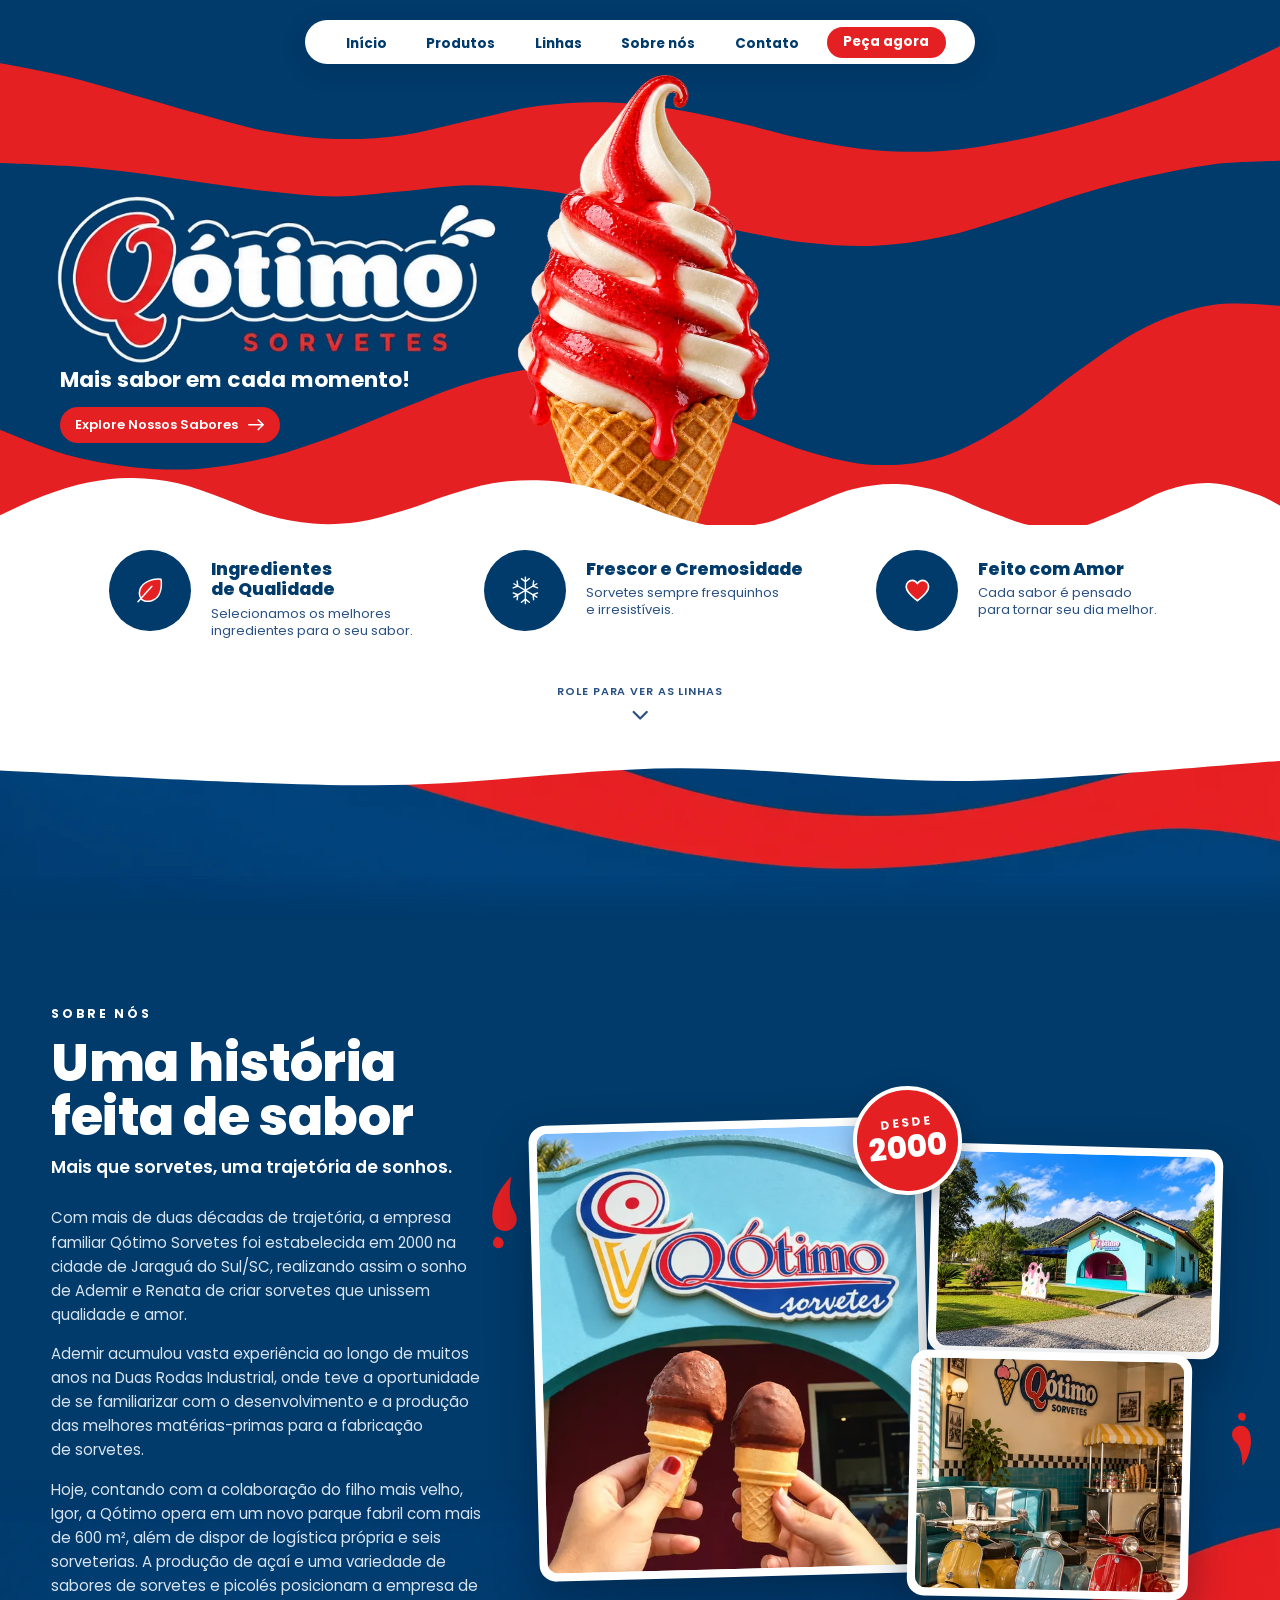
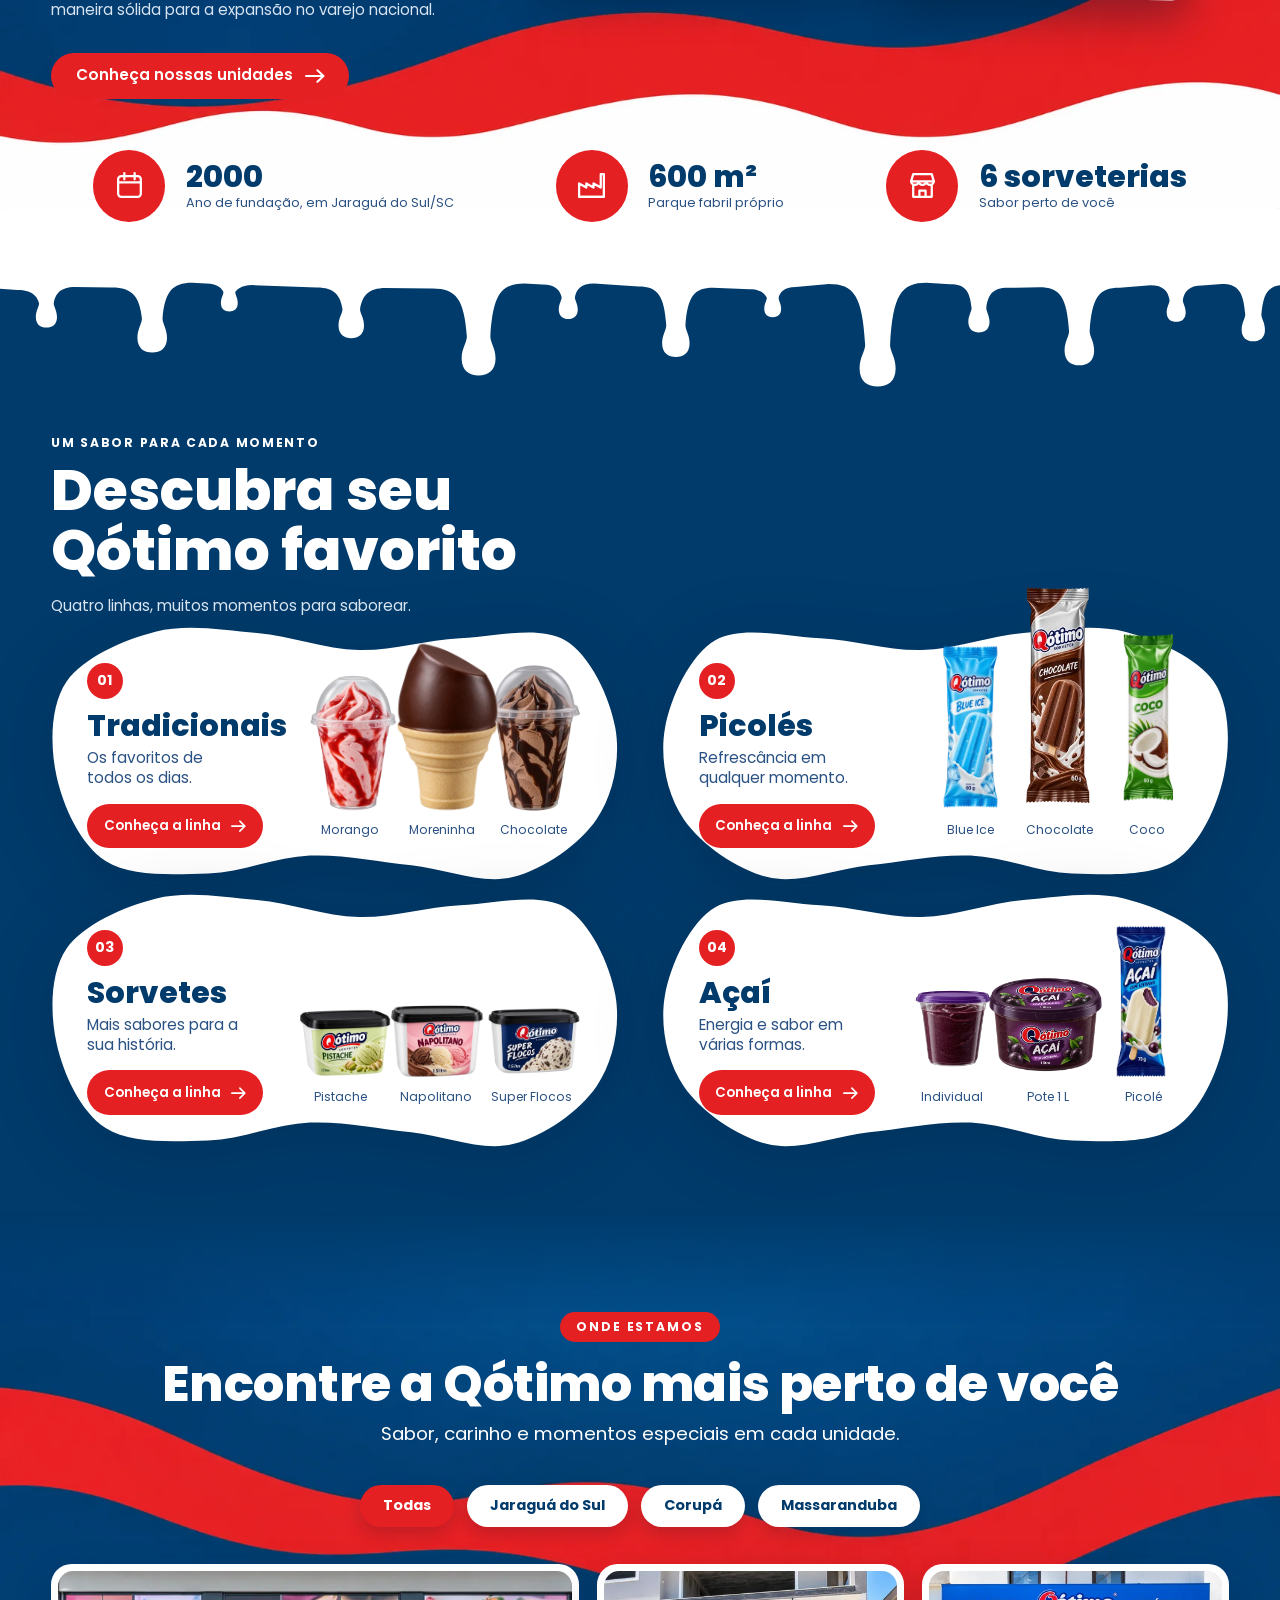
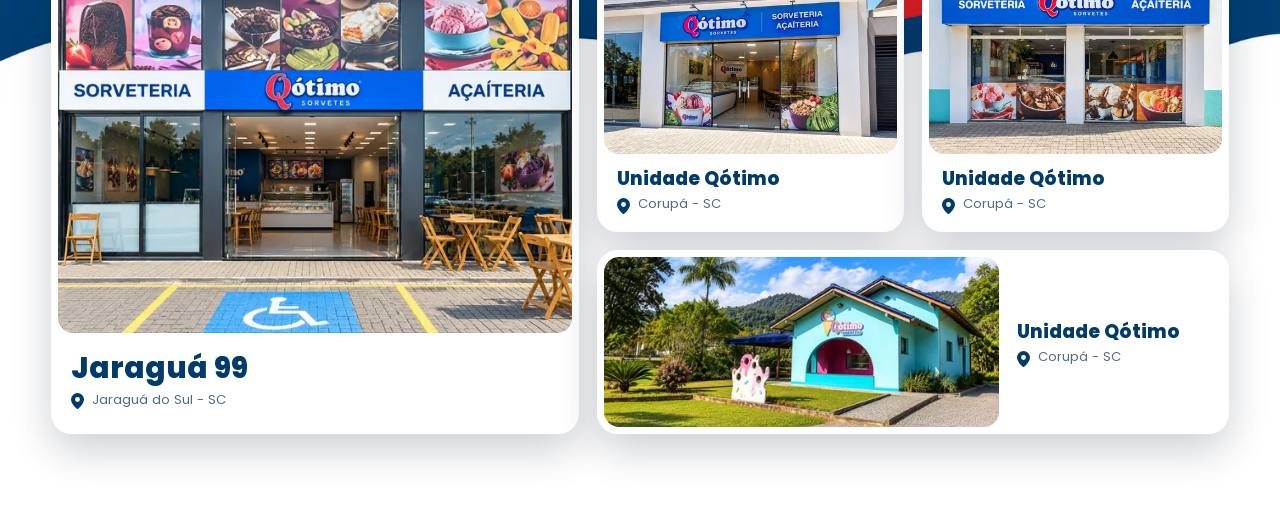
==== commit 35eff5cf: "Emenda heroi -> historia: onda vermelha inteira, sem tarja branca solta - Tira a tarja branca que so" ====
--- a/site/index.html
+++ b/site/index.html
@@ -137,7 +137,14 @@
   <!-- ===================== NOSSA HISTORIA ===================== -->
   <section class="historia" id="sobre" aria-labelledby="historia-titulo">
 
-    <!-- o branco dos pilares do heroi entra por cima, em onda -->
+    <!-- onda vermelha do alto da arte. Sobe para dentro da sobra navy do
+         heroi, de modo que ela nasca por baixo da faixa branca — igual as
+         faixas do heroi. Assim nao aparece cortada na emenda das secoes. -->
+    <div class="historia__faixa" aria-hidden="true"></div>
+
+    <!-- a onda branca que fecha a faixa dos pilares. Mora aqui, e nao no
+         heroi, porque esta secao pinta por cima dele: no heroi ela ficava
+         escondida atras da faixa vermelha. Sobe junto com ela. -->
     <svg class="historia__topo" viewBox="0 0 1440 90" preserveAspectRatio="none" aria-hidden="true" focusable="false">
       <path fill="#FFFFFF" d="M0 0L1440 0L1440 26C1381.7 32.3 1203.3 61.7 1090 64C976.7 66.3 871.7 38.7 760 40C648.3 41.3 546.7 71.3 420 72C293.3 72.7 70 48.7 0 44Z"/>
     </svg>
--- a/site/styles.css
+++ b/site/styles.css
@@ -87,7 +87,13 @@
    ================================================================== */
 
 body{container-type:inline-size}
-body>*{--u:min(100cqw / 1713, 100svh / 918, 1.25px)}
+body>*{
+  --u:min(100cqw / 1713, 100svh / 918, 1.25px);
+  /* altura da faixa branca do heroi, em unidades da arte. Fica aqui (e nao
+     so no .hero__base) porque a secao seguinte precisa saber onde o heroi
+     termina para encaixar a onda vermelha. Vira 292 em telas altas. */
+  --faixa-u:210;
+}
 
 /* ------------------------------------------------------------------ menu */
 
@@ -245,7 +251,7 @@
   box-shadow:0 0 0 3px var(--branco);
   /* 210u e o piso (a altura na arte). A faixa cresce com a janela, o que
      tambem deixa a area branca maior, como pedido. */
-  min-height:calc(210 * var(--u));
+  min-height:calc(var(--faixa-u) * var(--u));
   display:grid;align-items:center;
   padding-block:calc(29 * var(--u));
 }
@@ -261,6 +267,7 @@
   height:calc(68 * var(--u));
   box-shadow:0 3px 0 var(--branco);
 }
+
 
 /* pilares: colunas nas coordenadas da arte (146 / 648 / 1170),
    divisorias em 592 e 1117 */
@@ -546,16 +553,42 @@
   isolation:isolate;
   display:flex;flex-direction:column;
   min-height:max(900px,100svh);         /* ocupa a tela: e outro quadro */
+  /* quanto as duas camadas do topo (onda vermelha e onda branca) sobem
+     para encostar no fim da faixa branca do heroi. Zero quando o heroi ja
+     termina exatamente em 100svh (telas largas, sem sobra navy). */
+  --sobe:min(0px,calc((708 + var(--faixa-u)) * var(--u) - 100svh));
   background:var(--navy);
   scroll-margin-top:0;
 }
 
-/* branco dos pilares do heroi entrando em onda */
+/* Sem onda branca no topo: o heroi ja termina em navy (a sobra da faixa
+   branca) e a onda daqui virava uma tarja branca solta no meio de dois
+   navies. Quem faz a transicao agora e o .hero__fim, na base do heroi.
+
+   A onda vermelha do alto da arte virou esta camada. Ela SOBE para dentro
+   da sobra navy do heroi (que e da mesma cor), parando exatamente onde a
+   faixa branca termina — ou seja, nasce por baixo da onda branca, como as
+   faixas do heroi nascem por baixo da onda dos pilares. Resolve as duas
+   coisas de uma vez: o vermelho deixa de aparecer cortado na emenda e a
+   sobra navy deixa de ser um bloco morto entre as duas telas.
+
+   A conta: fim da faixa branca = (708 + --faixa-u) * --u; fim do heroi =
+   100svh. A diferenca (negativa quando sobra navy) e o quanto subir. */
+.historia__faixa{
+  --fundo-w:max(100cqw,1100px);
+  position:absolute;z-index:0;
+  inset-block-start:var(--sobe);
+  inset-inline:-2px;width:calc(100% + 4px);max-width:none;
+  height:calc(var(--fundo-w) * 232 / 1711);
+  background:url("assets/fundos/historia-topo.webp") center top / var(--fundo-w) auto no-repeat;
+  pointer-events:none;
+}
+
 .historia__topo{
-  position:absolute;z-index:3;
-  inset-block-start:-1px;
+  position:absolute;z-index:1;        /* por cima da faixa vermelha */
+  inset-block-start:var(--sobe);
   inset-inline:-2px;width:calc(100% + 4px);max-width:none;
-  height:calc(clamp(40px,6vw,96px) + 1px);
+  height:calc(64 * var(--u));
   pointer-events:none;
 }
 
@@ -569,10 +602,12 @@
   align-items:center;
   padding-block:clamp(104px,8.2vw,144px) clamp(92px,8.6vw,156px);
   padding-inline:max(var(--gutter),(100% - 1560px) / 2);
+  /* o topo saiu daqui e virou .historia__faixa (precisa subir para dentro
+     do heroi); aqui fica so a onda de baixo, que emoldura os marcos.
+     SEM cor de fundo: o navy vem da secao, e um fundo opaco aqui tapava a
+     onda vermelha (que fica atras, em z-index 0). */
   background:
-    url("assets/fundos/historia-topo.webp") center top / var(--fundo-w) auto no-repeat,
-    url("assets/fundos/historia-base.webp") center bottom / var(--fundo-w) auto no-repeat,
-    var(--navy);
+    url("assets/fundos/historia-base.webp") center bottom / var(--fundo-w) auto no-repeat;
 }
 
 .historia__texto{display:grid;justify-items:start}
@@ -695,8 +730,9 @@
   display:flex;align-items:center;
   gap:clamp(14px,1.6vw,28px);
 }
+/* sem divisoria vertical entre os marcos: o espaco ja separa os tres, e o
+   fio ficava solto no meio do branco */
 .marco + .marco{
-  border-inline-start:1px solid #D5DFEA;
   padding-inline-start:clamp(24px,4vw,72px);
 }
 .marco__icone{
@@ -965,14 +1001,12 @@
   .historia__marcos{
     grid-template-columns:minmax(0,1fr);
     justify-content:stretch;
-    row-gap:18px;
+    row-gap:26px;                     /* sem fio separando, o vao e maior */
     padding-inline:var(--gutter);
   }
   .marco{flex-direction:row;text-align:start;gap:16px;padding-inline:0}
-  .marco + .marco{
-    border-inline-start:0;padding-inline-start:0;
-    border-block-start:1px solid #D5DFEA;padding-block-start:18px;
-  }
+  /* empilhado tambem sem fio: quem separa e o espaco entre as linhas */
+  .marco + .marco{padding-inline-start:0}
 
   /* filtros rolam na horizontal, sem quebrar linha */
   .filtros{
@@ -1023,7 +1057,7 @@
 @media (max-width:1099px){
   /* a faixa deixa de ser travada: o texto do pilar passa a duas linhas */
   .hero__base{
-    min-height:calc(210 * var(--u));
+    min-height:calc(var(--faixa-u) * var(--u));
     padding-block:calc(22 * var(--u));
   }
   .pilar{padding-inline:clamp(6px,1.2vw,18px)}
@@ -1041,8 +1075,8 @@
      so aqui a faixa branca ganha um pouco mais de piso (210u -> 292u)
      para ter onde por ele sem encostar nos pilares. Fora daqui a faixa
      fica no minimo de sempre (210u, ou 210u com padding menor <1099px). */
+  body>*{--faixa-u:292}
   .hero__base{
-    min-height:calc(292 * var(--u));
     /* align-items:center (regra base) reparte espaco extra em cima E
        embaixo dos pilares — com a faixa mais alta isso empurrava os
        pilares pra baixo, direto em cima do indicador. "start" fixa os
@@ -1234,6 +1268,13 @@
 
   .rolar{display:none}   /* empilhado: os pilares ja preenchem a faixa */
 
+  /* Empilhado o heroi nao tem sobra navy (ele cresce com o conteudo e
+     termina em branco), entao as camadas do topo da secao seguinte nao
+     sobem: ficam na propria emenda. Sem isso a conta de --sobe, que
+     pressupoe o heroi de 100svh, jogava as duas la para o meio do heroi. */
+  .historia{--sobe:0px}
+  .historia__topo{height:clamp(26px,7vw,54px)}
+
   .linha__produtos{
     position:static;
     width:100%;
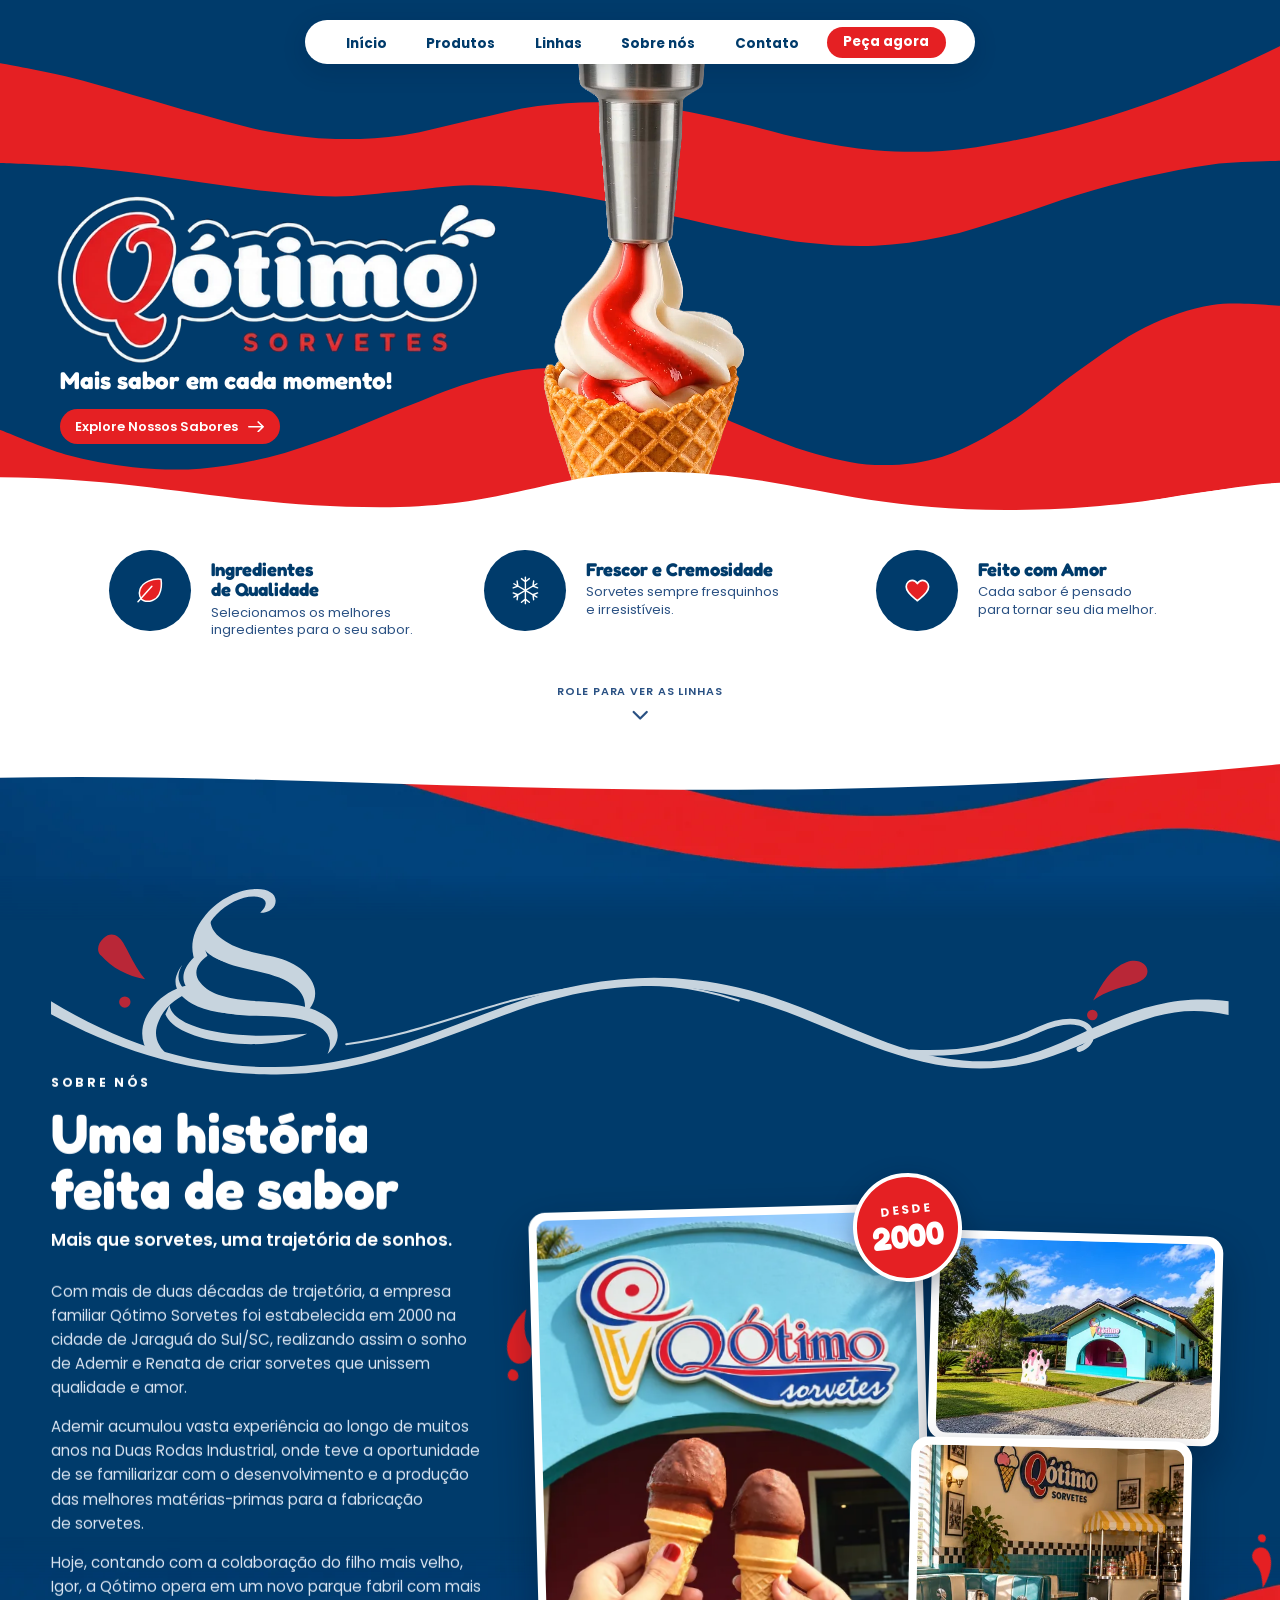
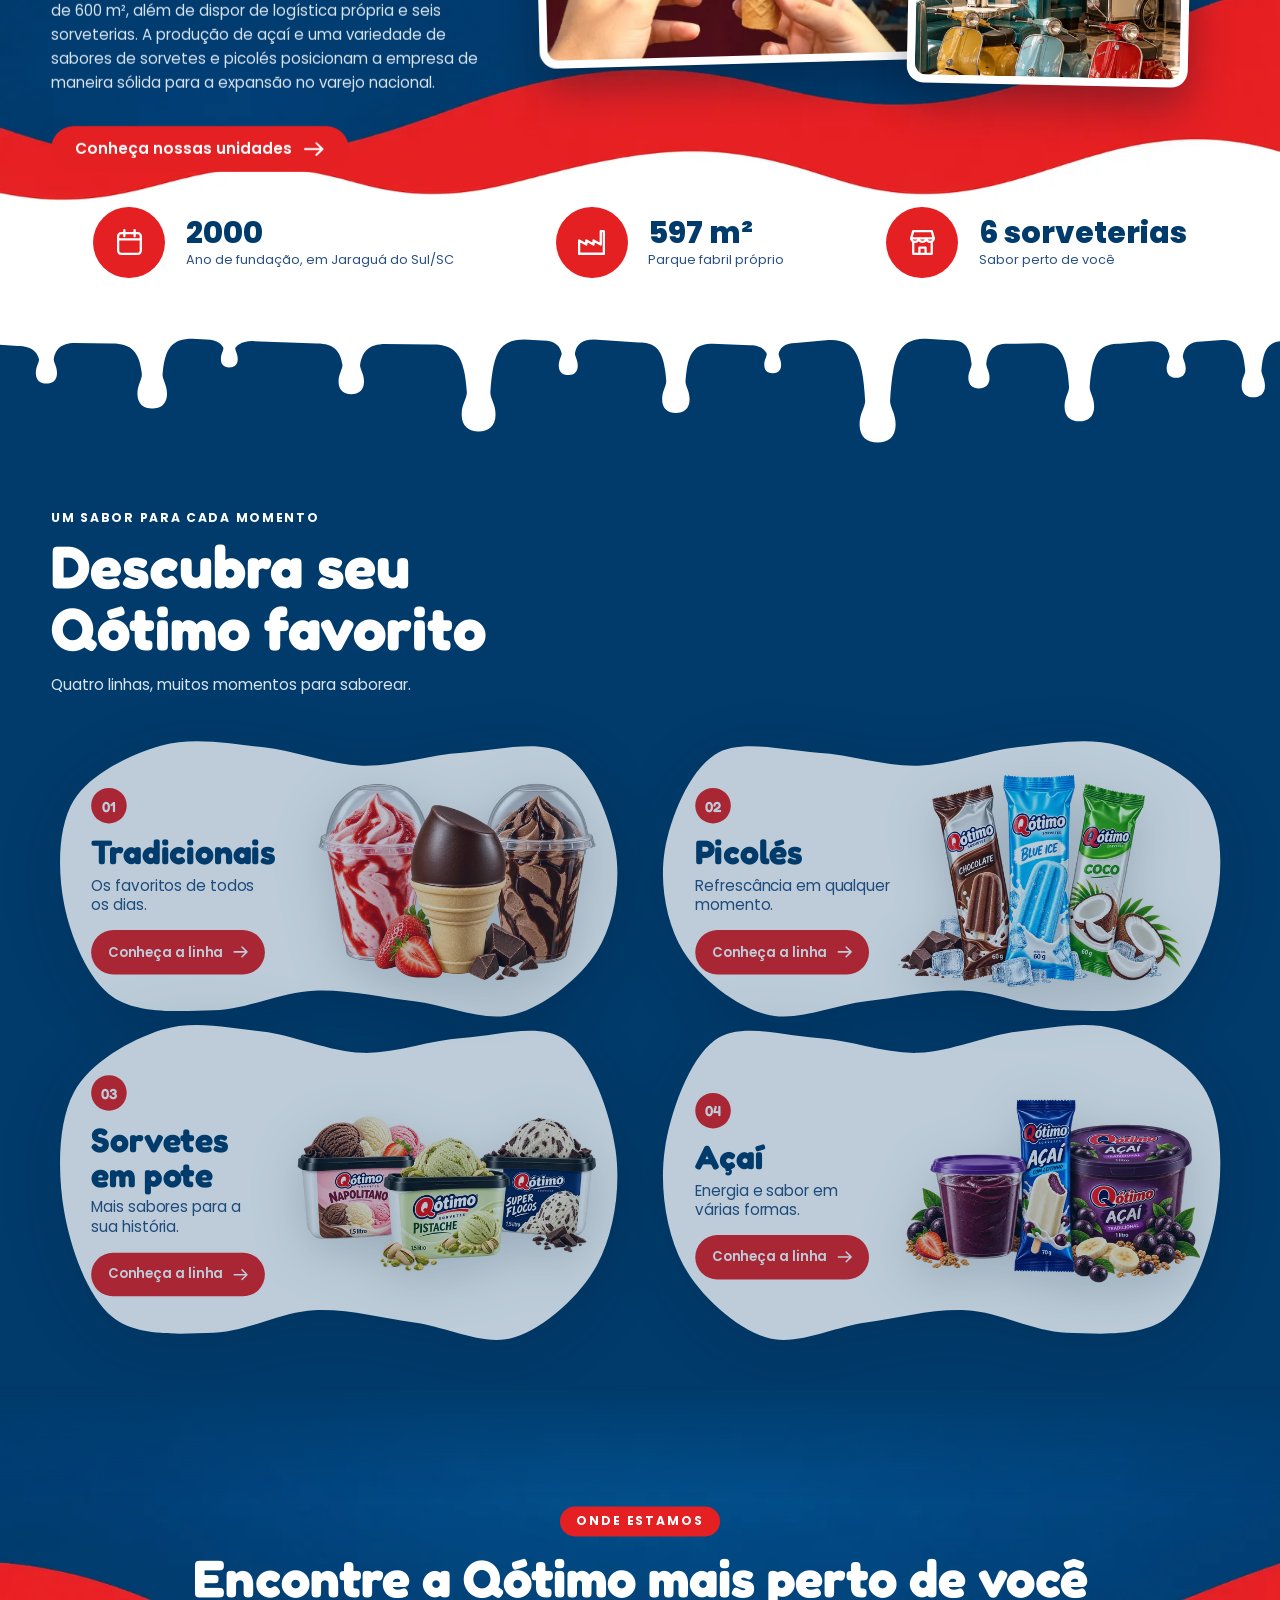
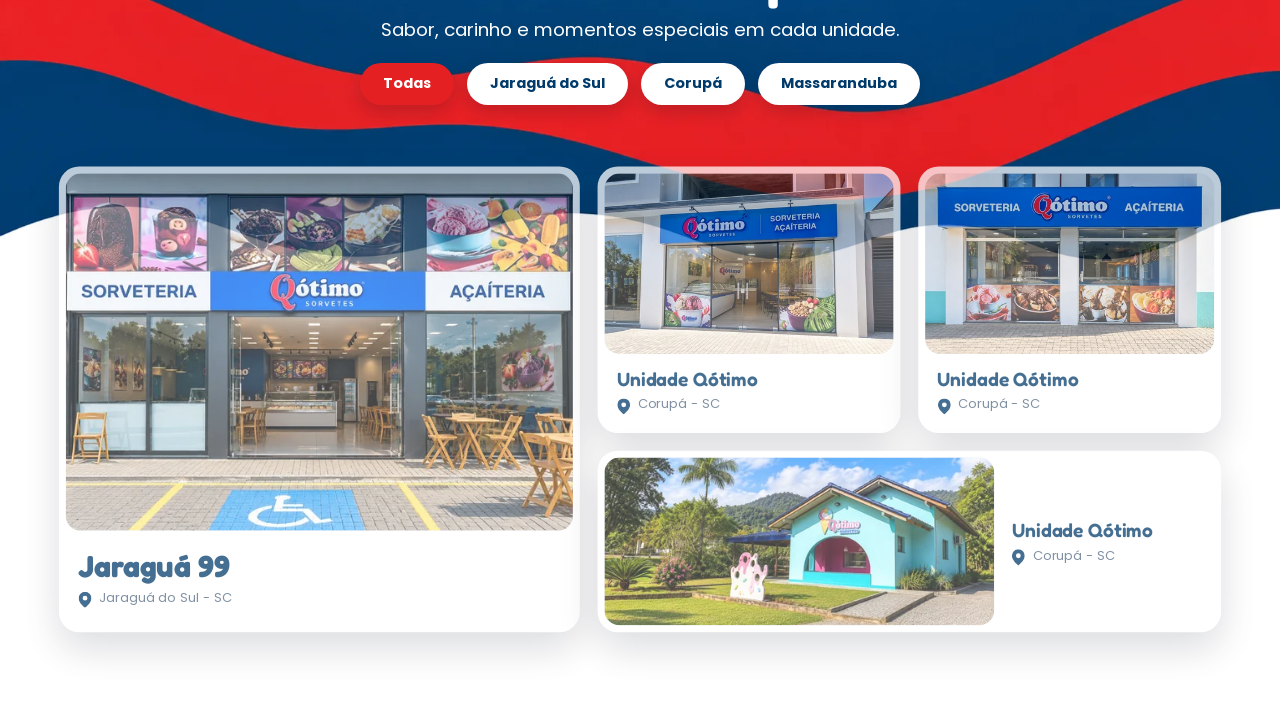
==== commit bf58f1d5: "feat: add animação" ====
--- a/site/index.html
+++ b/site/index.html
@@ -15,9 +15,32 @@
 <link href="https://fonts.googleapis.com/css2?family=Poppins:wght@400;500;600;700;800&display=swap" rel="stylesheet">
 <link rel="stylesheet" href="styles.css">
 
+<!-- Fonte de destaque, servida pelo proprio site (ver o @font-face no topo
+     do styles.css, que e onde se troca a fonte). Os dois pesos aparecem
+     acima da dobra — 900 na chamada do heroi, 700 nos tres pilares — entao
+     valem o preload: sem ele o texto pisca em Poppins e reflui. -->
+<link rel="preload" href="assets/fontes/fredoka-black.woff2" as="font" type="font/woff2" crossorigin>
+<link rel="preload" href="assets/fontes/fredoka-bold.woff2" as="font" type="font/woff2" crossorigin>
+
 <link rel="preload" as="image" href="assets/hero/cascao-hero-760.webp"
       imagesrcset="assets/hero/cascao-hero-500.webp 500w, assets/hero/cascao-hero-760.webp 760w, assets/hero/cascao-hero-1017.webp 1017w"
       imagesizes="(max-width: 899px) 60vw, 21vw" fetchpriority="high">
+
+<!-- Cascao que se enche: a decisao precisa sair ANTES da primeira pintura,
+     senao o sorvete ja preenchido pisca antes de o script.js (defer) tirar
+     a imagem da frente. Aqui so se decide e se marca; quem toca o video e
+     valida o canal alpha e o script.js. Se este bloco nao rodar, a pagina
+     fica exatamente como era: a imagem preenchida de sempre. -->
+<script>
+(function () {
+  var c = navigator.connection || navigator.mozConnection || navigator.webkitConnection;
+  var v = document.createElement('video');
+  var ok = !window.matchMedia('(prefers-reduced-motion: reduce)').matches &&
+           !(c && c.saveData) &&
+           !!v.canPlayType && v.canPlayType('video/webm; codecs="vp9"') !== '';
+  if (ok) document.documentElement.classList.add('cascao-anima');
+}());
+</script>
 </head>
 <body>
 
@@ -25,11 +48,7 @@
 
 <header class="topo">
   <nav class="nav" aria-label="Principal">
-    <button class="nav__menu" type="button" aria-expanded="false" aria-controls="nav-painel">
-      <span class="nav__traco"></span>
-      <span class="nav__rotulo">Menu</span>
-    </button>
-    <ul class="nav__links" id="nav-painel">
+    <ul class="nav__links">
       <li><a href="#inicio">Início</a></li>
       <!-- TODO Fase 5: destino — hoje aponta para a seção de linhas -->
       <li><a href="#linhas">Produtos</a></li>
@@ -43,6 +62,43 @@
   </nav>
 </header>
 
+<!-- Navegacao do celular/tablet em retrato: dock fixo embaixo, no lugar do
+     painel grande que cobria a primeira tela. O item ativo sobe para dentro
+     de um circulo vermelho sobre uma curva da barra e acompanha a secao
+     visivel (script.js). "Mais" abre os destinos restantes num painel de
+     altura controlada. Na mesa ele nao aparece: o menu em pilula continua. -->
+<nav class="dock" aria-label="Navegação rápida">
+  <div class="dock__barra">
+    <span class="dock__marca" aria-hidden="true">
+      <svg class="dock__curva" viewBox="0 0 120 32" focusable="false"><path fill="#FFFFFF" d="M0 32C15 32 21 27 27 18C35 6 46 0 60 0C74 0 85 6 93 18C99 27 105 32 120 32Z"/></svg>
+      <span class="dock__bola"></span>
+    </span>
+    <a class="dock__item" href="#inicio" data-secao="inicio">
+      <svg class="dock__icone" viewBox="0 0 24 24" aria-hidden="true" focusable="false"><path d="M3.5 11 12 4l8.5 7M6 9.5V20h4.5v-5.5h3V20H18V9.5"/></svg>
+      <span class="dock__rotulo">Início</span>
+    </a>
+    <a class="dock__item" href="#sobre" data-secao="sobre">
+      <svg class="dock__icone" viewBox="0 0 24 24" aria-hidden="true" focusable="false"><path d="M12 20s-7.5-4.6-7.5-10.2A4.1 4.1 0 0 1 12 7.6a4.1 4.1 0 0 1 7.5 2.2C19.5 15.4 12 20 12 20z"/></svg>
+      <span class="dock__rotulo">Sobre nós</span>
+    </a>
+    <a class="dock__item" href="#linhas" data-secao="linhas">
+      <svg class="dock__icone" viewBox="0 0 24 24" aria-hidden="true" focusable="false"><path d="M7.6 10.2a4.4 4.4 0 1 1 8.8 0M7 10.2h10L12 21z"/></svg>
+      <span class="dock__rotulo">Produtos</span>
+    </a>
+    <button class="dock__item dock__mais" type="button" aria-expanded="false" aria-controls="dock-painel">
+      <svg class="dock__icone" viewBox="0 0 24 24" aria-hidden="true" focusable="false"><circle cx="5.5" cy="12" r="1.6"/><circle cx="12" cy="12" r="1.6"/><circle cx="18.5" cy="12" r="1.6"/></svg>
+      <span class="dock__rotulo">Mais</span>
+    </button>
+  </div>
+  <ul class="dock__painel" id="dock-painel" hidden>
+    <li><a href="#linhas">Linhas</a></li>
+    <li><a href="#sobre">Sobre nós</a></li>
+    <!-- TODO Fase 5: destino — secao #contato ainda nao existe -->
+    <li><a href="#contato">Contato</a></li>
+    <li><a class="dock__cta" href="#contato">Peça agora</a></li>
+  </ul>
+</nav>
+
 <main>
 
   <!-- ===================== HERÓI ===================== -->
@@ -69,19 +125,45 @@
         </a>
       </div>
 
+      <!-- Cascao: tres camadas na MESMA caixa. A imagem preenchida continua
+           sendo o conteudo real (e ela que da a altura da caixa, e ela que o
+           leitor de tela le e e ela que aparece sem JS, com movimento
+           reduzido ou com Save-Data). Poster e video so entram em cena
+           quando o script do <head> aprova o navegador e marca
+           <html class="cascao-anima">. -->
       <div class="hero__cascao">
-        <img src="assets/hero/cascao-hero-760.webp"
-             srcset="assets/hero/cascao-hero-500.webp 500w, assets/hero/cascao-hero-760.webp 760w, assets/hero/cascao-hero-1017.webp 1017w"
-             sizes="(max-width: 899px) 60vw, 21vw"
-             width="1017" height="2430" fetchpriority="high"
-             alt="Casquinha de sorvete de creme com calda de morango">
+        <div class="cascao" data-cascao>
+          <img class="cascao__poster" src="assets/hero/cascao-vazio-poster.png"
+               width="930" height="2226" alt="" aria-hidden="true" fetchpriority="high">
+          <!-- src do <source> so entra pelo script.js: com preload="auto" e o
+               src no HTML o navegador ja teria baixado 2,3 MB antes de
+               sabermos se o video pode ser usado (Save-Data, movimento
+               reduzido, sem VP9 com alpha). -->
+          <video class="cascao__video" width="930" height="2226"
+                 autoplay muted playsinline preload="auto"
+                 aria-hidden="true" tabindex="-1">
+            <source data-src="assets/hero/cascao-preenchendo.webm" type="video/webm; codecs=vp9">
+          </video>
+          <img class="cascao__fallback" src="assets/hero/cascao-hero-760.webp"
+               srcset="assets/hero/cascao-hero-500.webp 500w, assets/hero/cascao-hero-760.webp 760w, assets/hero/cascao-hero-1017.webp 1017w"
+               sizes="(max-width: 899px) 60vw, 21vw"
+               width="1017" height="2430" fetchpriority="high"
+               alt="Casquinha de sorvete de creme com calda de morango">
+        </div>
       </div>
     </div>
 
     <!-- camada 3: onda branca DESENHADA NA FRENTE do cascão — é ela que corta o cone -->
     <div class="hero__base">
-      <svg class="hero__onda" viewBox="0 0 1713 68" preserveAspectRatio="none" aria-hidden="true" focusable="false">
-        <path fill="#FFFFFF" d="M0 51C10 46.5 40 31.5 60 24C80 16.5 100 10 120 6C140 2 160 -0.2 180 0C200 0.2 220 2.5 240 7C260 11.5 280 19.8 300 27C320 34.2 340 44.3 360 50C380 55.7 400 59.5 420 61C440 62.5 460 61.8 480 59C500 56.2 520 50 540 44C560 38 580 29.2 600 23C620 16.8 640 10.3 660 7C680 3.7 700 2.5 720 3C740 3.5 760 5.8 780 10C800 14.2 820 21.2 840 28C860 34.8 880 44.8 900 51C920 57.2 940 63.3 960 65C980 66.7 1000 65.5 1020 61C1040 56.5 1060 45.7 1080 38C1100 30.3 1120 20 1140 15C1160 10 1180 7.3 1200 8C1220 8.7 1240 13 1260 19C1280 25 1300 36.5 1320 44C1340 51.5 1360 60.3 1380 64C1400 67.7 1420 69.3 1440 66C1460 62.7 1480 52.3 1500 44C1520 35.7 1540 22.2 1560 16C1580 9.8 1600 6 1620 7C1640 8 1664.7 16.8 1680 22C1695.3 27.2 1706.7 35.3 1712 38L1712 68L0 68Z"/>
+      <!-- borda de cima da faixa branca, em duas versoes de pontos de
+           controle (celular e mesa). Mesmo desenho: comeca alta a esquerda,
+           desce, SOBE atras do cascao (cobre so a ponta do cone) e volta a
+           ondular ate a borda direita. -->
+      <svg class="hero__onda hero__onda--mob" viewBox="0 0 390 60" preserveAspectRatio="none" aria-hidden="true" focusable="false">
+        <path fill="#FFFFFF" d="M0 22C44 22 72 44 116 44C156 44 168 18 200 18C238 18 258 46 306 46C348 46 370 28 390 26V60H0Z"/>
+      </svg>
+      <svg class="hero__onda hero__onda--mesa" viewBox="0 0 1713 110" preserveAspectRatio="none" aria-hidden="true" focusable="false">
+        <path fill="#FFFFFF" d="M0 58C140 58 220 94 380 94C560 94 700 60 860 60C1020 60 1120 96 1300 96C1480 96 1580 52 1713 52V110H0Z"/>
       </svg>
 
       <ul class="pilares reveal">
@@ -146,10 +228,37 @@
          heroi, porque esta secao pinta por cima dele: no heroi ela ficava
          escondida atras da faixa vermelha. Sobe junto com ela. -->
     <svg class="historia__topo" viewBox="0 0 1440 90" preserveAspectRatio="none" aria-hidden="true" focusable="false">
-      <path fill="#FFFFFF" d="M0 0L1440 0L1440 26C1381.7 32.3 1203.3 61.7 1090 64C976.7 66.3 871.7 38.7 760 40C648.3 41.3 546.7 71.3 420 72C293.3 72.7 70 48.7 0 44Z"/>
+      <path fill="#FFFFFF" d="M0 0H1440V32C1240 66 990 84 730 80C470 76 230 50 0 58Z"/>
     </svg>
 
     <div class="historia__palco">
+      <!-- decoracao do vao navy entre a onda vermelha do topo e o texto
+           (arquivo qotimo-decoracao-sobre.svg, curvas Bezier; inline para herdar o
+           aria-hidden e nao custar outra requisicao). Fundo transparente:
+           o azul e o da propria secao. -->
+      <div class="historia__deco" aria-hidden="true">
+        <svg viewBox="0 0 1452 310" fill="none" focusable="false">
+          <g fill="#fff">
+            <path d="M0 205C83 256 173 285 264 286C371 289 453 251 555 213C662 173 755 167 847 188C946 210 1030 271 1125 278C1202 285 1244 255 1301 231C1359 206 1402 199 1452 205V222C1399 210 1364 220 1307 243C1249 267 1205 293 1123 287C1025 280 939 221 845 199C752 177 664 183 559 222C451 262 369 299 263 295C167 293 77 263 0 221Z"/>
+            <path d="M121 270C107 251 111 228 127 210C137 198 151 190 166 186C160 175 164 163 176 151C171 134 177 116 188 102C203 82 228 68 249 67C264 65 277 71 277 81C277 90 269 96 258 96C267 87 267 80 258 77C243 72 219 82 204 98C188 115 185 133 193 149C179 159 175 171 184 182C196 198 222 203 256 205C290 207 323 209 344 227C358 241 356 257 341 270C349 251 340 240 323 232C304 224 280 224 253 223C208 222 181 213 169 195C153 201 139 214 133 229C125 246 131 261 145 272Z"/>
+            <path d="M201 90C191 108 199 121 215 131C230 141 250 145 269 149C300 155 321 171 325 189C328 203 321 213 312 222C316 204 310 193 297 184C282 173 257 169 237 164C210 158 189 147 187 129C184 114 189 101 201 90Z"/>
+            <path d="M162 160C151 178 160 190 177 199C197 209 223 211 251 212C282 213 306 217 323 228C307 221 279 223 251 222C218 221 191 218 174 208C154 196 146 181 162 160Z"/>
+            <path d="M146 210C149 227 174 238 210 244C246 250 285 247 316 245C293 256 254 261 218 256C176 251 148 238 141 221Z"/>
+            <path d="M190 112C186 131 206 143 230 151C248 157 270 160 292 165C266 164 240 162 221 158C193 152 175 135 190 112Z"/>
+            <path d="M364 258C473 243 534 204 645 189C735 177 794 187 848 204" fill="none" stroke="#fff" stroke-width="2.5" stroke-linecap="round"/>
+            <path d="M1060 268C1127 272 1181 258 1218 240C1253 224 1279 229 1282 244C1284 254 1277 261 1268 264" fill="none" stroke="#fff" stroke-width="7" stroke-linecap="round"/>
+          </g>
+          <g class="historia__gota historia__gota--a" fill="#ED2229">
+            <path d="M62 149C55 143 58 133 65 127C74 119 83 123 89 133C98 149 105 165 116 178C94 174 75 164 62 149Z"/>
+            <circle cx="91" cy="206" r="7"/>
+          </g>
+          <g class="historia__gota historia__gota--b" fill="#ED2229">
+            <path d="M1285 204C1296 183 1307 164 1326 157C1339 152 1352 158 1352 168C1352 179 1338 183 1327 186C1307 191 1295 197 1285 204Z"/>
+            <circle cx="1284" cy="222" r="6.5"/>
+          </g>
+        </svg>
+      </div>
+
       <div class="historia__texto">
         <p class="historia__eyebrow reveal">Sobre nós</p>
         <h2 class="historia__titulo reveal" id="historia-titulo">Uma história feita de sabor</h2>
@@ -256,67 +365,78 @@
         <p class="linhas__sub">Quatro linhas, muitos momentos para saborear.</p>
       </div>
 
+      <!-- Uma foto por linha, com os tres produtos ja agrupados no proprio
+           arquivo (fundo transparente). A caixa reserva a proporcao do
+           arquivo antes de ele chegar, entao a altura do card nao pula. -->
       <div class="linhas__board">
 
-        <article class="linha reveal" id="linha-tradicionais" style="--ph:104;--pw:50">
+        <article class="linha reveal" id="linha-tradicionais" data-catalogo="sorvetes" style="--ar:1120/739">
           <svg class="linha__blob" viewBox="-30 -30 940 410" preserveAspectRatio="none" aria-hidden="true" focusable="false"><path fill="#FFFFFF" d="M170 -11C218 -23.1 272.3 -13.6 323.4 -9C374.6 -4.4 425.7 15.2 476.9 16.5C528 17.8 578.4 1.3 630.3 -1.2C682.2 -3.7 749 -20.9 788.1 1.5C827.1 23.8 856.6 88.3 864.7 133.1C872.8 177.8 862.2 232.5 836.4 269.8C810.6 307 756.6 345 710 356.5C663.4 368 607.7 344.2 556.6 338.8C505.4 333.4 454.3 322.2 403.1 324.2C352 326.3 301.1 349.6 249.7 351C198.3 352.3 132.9 356.6 94.8 332.4C56.6 308.2 30.6 250.4 20.7 205.6C10.8 160.9 10.7 100 35.6 63.9C60.5 27.8 122 1.2 170 -11Z"/></svg>
           <div class="linha__texto">
             <span class="linha__num" aria-hidden="true">01</span>
             <h3 class="linha__nome">Tradicionais</h3>
             <p class="linha__desc">Os favoritos de todos os dias.</p>
-            <!-- TODO Fase 5: destino — página da linha ou WhatsApp -->
-            <a class="linha__btn" href="#linhas">Conheça a linha <svg viewBox="0 0 20 16" aria-hidden="true" focusable="false"><path d="M1 8h17M11.5 1.5 18 8l-6.5 6.5"/></svg></a>
-          </div>
-          <ul class="linha__produtos">
-            <li class="produto"><img src="assets/produtos/sundae-morango-380.webp" srcset="assets/produtos/sundae-morango-380.webp 261w, assets/produtos/sundae-morango-760.webp 521w" sizes="(max-width: 899px) 26vw, 13vw" width="694" height="1012" alt="Sundae de morango" loading="lazy" decoding="async"><span>Morango</span></li>
-            <li class="produto"><img src="assets/produtos/moreninha-380.webp" srcset="assets/produtos/moreninha-380.webp 260w, assets/produtos/moreninha-760.webp 519w" sizes="(max-width: 899px) 26vw, 13vw" width="716" height="1048" alt="Moreninha, sorvete com cobertura de chocolate na casquinha" loading="lazy" decoding="async"><span>Moreninha</span></li>
-            <li class="produto"><img src="assets/produtos/sundae-chocolate-380.webp" srcset="assets/produtos/sundae-chocolate-380.webp 249w, assets/produtos/sundae-chocolate-760.webp 498w" sizes="(max-width: 899px) 26vw, 13vw" width="687" height="1048" alt="Sundae de chocolate" loading="lazy" decoding="async"><span>Chocolate</span></li>
-          </ul>
+            <!-- o card inteiro abre o mesmo catalogo; o botao e o alvo de foco -->
+            <button class="linha__btn" type="button" data-catalogo="sorvetes" aria-haspopup="dialog">Conheça a linha <svg viewBox="0 0 20 16" aria-hidden="true" focusable="false"><path d="M1 8h17M11.5 1.5 18 8l-6.5 6.5"/></svg></button>
+          </div>
+          <figure class="linha__grupo">
+            <img src="assets/linhas/tradicionais-agrupados-560.webp"
+                 srcset="assets/linhas/tradicionais-agrupados-560.webp 560w, assets/linhas/tradicionais-agrupados-1120.webp 1120w"
+                 sizes="(max-width: 679px) 76vw, (max-width: 1099px) 38vw, (max-width: 1199px) 42vw, 22vw"
+                 width="1120" height="739" loading="lazy" decoding="async"
+                 alt="Sundae de morango, Moreninha e sundae de chocolate, da linha Tradicionais">
+          </figure>
         </article>
-        <article class="linha linha--espelhada reveal" id="linha-picoles" style="--ph:132;--pw:48">
+        <article class="linha linha--espelhada reveal" id="linha-picoles" data-catalogo="picoles" style="--ar:1120/797">
           <svg class="linha__blob" viewBox="-30 -30 940 410" preserveAspectRatio="none" aria-hidden="true" focusable="false"><path fill="#FFFFFF" d="M170 -11C218 -23.1 272.3 -13.6 323.4 -9C374.6 -4.4 425.7 15.2 476.9 16.5C528 17.8 578.4 1.3 630.3 -1.2C682.2 -3.7 749 -20.9 788.1 1.5C827.1 23.8 856.6 88.3 864.7 133.1C872.8 177.8 862.2 232.5 836.4 269.8C810.6 307 756.6 345 710 356.5C663.4 368 607.7 344.2 556.6 338.8C505.4 333.4 454.3 322.2 403.1 324.2C352 326.3 301.1 349.6 249.7 351C198.3 352.3 132.9 356.6 94.8 332.4C56.6 308.2 30.6 250.4 20.7 205.6C10.8 160.9 10.7 100 35.6 63.9C60.5 27.8 122 1.2 170 -11Z"/></svg>
           <div class="linha__texto">
             <span class="linha__num" aria-hidden="true">02</span>
             <h3 class="linha__nome">Picolés</h3>
             <p class="linha__desc">Refrescância em qualquer momento.</p>
-            <!-- TODO Fase 5: destino — página da linha ou WhatsApp -->
-            <a class="linha__btn" href="#linhas">Conheça a linha <svg viewBox="0 0 20 16" aria-hidden="true" focusable="false"><path d="M1 8h17M11.5 1.5 18 8l-6.5 6.5"/></svg></a>
-          </div>
-          <ul class="linha__produtos">
-            <li class="produto"><img src="assets/produtos/picole-blue-ice-380.webp" srcset="assets/produtos/picole-blue-ice-380.webp 214w, assets/produtos/picole-blue-ice-760.webp 427w" sizes="(max-width: 899px) 26vw, 13vw" width="589" height="1048" alt="Picolé Blue Ice" loading="lazy" decoding="async"><span>Blue Ice</span></li>
-            <li class="produto"><img src="assets/produtos/picole-chocolate-380.webp" srcset="assets/produtos/picole-chocolate-380.webp 189w, assets/produtos/picole-chocolate-760.webp 379w" sizes="(max-width: 899px) 26vw, 13vw" width="522" height="1047" alt="Picolé de chocolate" loading="lazy" decoding="async"><span>Chocolate</span></li>
-            <li class="produto"><img src="assets/produtos/picole-coco-380.webp" srcset="assets/produtos/picole-coco-380.webp 198w, assets/produtos/picole-coco-760.webp 395w" sizes="(max-width: 899px) 26vw, 13vw" width="545" height="1048" alt="Picolé de coco" loading="lazy" decoding="async"><span>Coco</span></li>
-          </ul>
+            <!-- o card inteiro abre o mesmo catalogo; o botao e o alvo de foco -->
+            <button class="linha__btn" type="button" data-catalogo="picoles" aria-haspopup="dialog">Conheça a linha <svg viewBox="0 0 20 16" aria-hidden="true" focusable="false"><path d="M1 8h17M11.5 1.5 18 8l-6.5 6.5"/></svg></button>
+          </div>
+          <figure class="linha__grupo">
+            <img src="assets/linhas/picoles-agrupados-560.webp"
+                 srcset="assets/linhas/picoles-agrupados-560.webp 560w, assets/linhas/picoles-agrupados-1120.webp 1120w"
+                 sizes="(max-width: 679px) 76vw, (max-width: 1099px) 38vw, (max-width: 1199px) 42vw, 22vw"
+                 width="1120" height="797" loading="lazy" decoding="async"
+                 alt="Picolés Qótimo de chocolate, Blue Ice e coco">
+          </figure>
         </article>
-        <article class="linha reveal" id="linha-sorvetes" style="--ph:102;--pw:52">
+        <article class="linha reveal" id="linha-sorvetes" data-catalogo="sorvetes" style="--ar:1120/714">
           <svg class="linha__blob" viewBox="-30 -30 940 410" preserveAspectRatio="none" aria-hidden="true" focusable="false"><path fill="#FFFFFF" d="M170 -11C218 -23.1 272.3 -13.6 323.4 -9C374.6 -4.4 425.7 15.2 476.9 16.5C528 17.8 578.4 1.3 630.3 -1.2C682.2 -3.7 749 -20.9 788.1 1.5C827.1 23.8 856.6 88.3 864.7 133.1C872.8 177.8 862.2 232.5 836.4 269.8C810.6 307 756.6 345 710 356.5C663.4 368 607.7 344.2 556.6 338.8C505.4 333.4 454.3 322.2 403.1 324.2C352 326.3 301.1 349.6 249.7 351C198.3 352.3 132.9 356.6 94.8 332.4C56.6 308.2 30.6 250.4 20.7 205.6C10.8 160.9 10.7 100 35.6 63.9C60.5 27.8 122 1.2 170 -11Z"/></svg>
           <div class="linha__texto">
             <span class="linha__num" aria-hidden="true">03</span>
-            <h3 class="linha__nome">Sorvetes</h3>
+            <h3 class="linha__nome">Sorvetes em pote</h3>
             <p class="linha__desc">Mais sabores para a sua história.</p>
-            <!-- TODO Fase 5: destino — página da linha ou WhatsApp -->
-            <a class="linha__btn" href="#linhas">Conheça a linha <svg viewBox="0 0 20 16" aria-hidden="true" focusable="false"><path d="M1 8h17M11.5 1.5 18 8l-6.5 6.5"/></svg></a>
-          </div>
-          <ul class="linha__produtos">
-            <li class="produto"><img src="assets/produtos/pote-pistache-380.webp" srcset="assets/produtos/pote-pistache-380.webp 517w, assets/produtos/pote-pistache-760.webp 1033w" sizes="(max-width: 899px) 26vw, 13vw" width="1048" height="771" alt="Pote de sorvete de pistache, 1,5 litro" loading="lazy" decoding="async"><span>Pistache</span></li>
-            <li class="produto"><img src="assets/produtos/pote-napolitano-380.webp" srcset="assets/produtos/pote-napolitano-380.webp 574w, assets/produtos/pote-napolitano-760.webp 1148w" sizes="(max-width: 899px) 26vw, 13vw" width="1048" height="694" alt="Pote de sorvete napolitano, 1,5 litro" loading="lazy" decoding="async"><span>Napolitano</span></li>
-            <li class="produto"><img src="assets/produtos/pote-super-flocos-380.webp" srcset="assets/produtos/pote-super-flocos-380.webp 490w, assets/produtos/pote-super-flocos-760.webp 981w" sizes="(max-width: 899px) 26vw, 13vw" width="1048" height="812" alt="Pote de sorvete super flocos, 1,5 litro" loading="lazy" decoding="async"><span>Super Flocos</span></li>
-          </ul>
+            <!-- o card inteiro abre o mesmo catalogo; o botao e o alvo de foco -->
+            <button class="linha__btn" type="button" data-catalogo="sorvetes" aria-haspopup="dialog">Conheça a linha <svg viewBox="0 0 20 16" aria-hidden="true" focusable="false"><path d="M1 8h17M11.5 1.5 18 8l-6.5 6.5"/></svg></button>
+          </div>
+          <figure class="linha__grupo">
+            <img src="assets/linhas/sorvetes-pote-agrupados-560.webp"
+                 srcset="assets/linhas/sorvetes-pote-agrupados-560.webp 560w, assets/linhas/sorvetes-pote-agrupados-1120.webp 1120w"
+                 sizes="(max-width: 679px) 76vw, (max-width: 1099px) 38vw, (max-width: 1199px) 42vw, 22vw"
+                 width="1120" height="714" loading="lazy" decoding="async"
+                 alt="Potes de sorvete Qótimo napolitano, pistache e super flocos, de 1,5 litro">
+          </figure>
         </article>
-        <article class="linha linha--espelhada reveal" id="linha-acai" style="--ph:110;--pw:52">
+        <article class="linha linha--espelhada reveal" id="linha-acai" data-catalogo="acai" style="--ar:1120/717">
           <svg class="linha__blob" viewBox="-30 -30 940 410" preserveAspectRatio="none" aria-hidden="true" focusable="false"><path fill="#FFFFFF" d="M170 -11C218 -23.1 272.3 -13.6 323.4 -9C374.6 -4.4 425.7 15.2 476.9 16.5C528 17.8 578.4 1.3 630.3 -1.2C682.2 -3.7 749 -20.9 788.1 1.5C827.1 23.8 856.6 88.3 864.7 133.1C872.8 177.8 862.2 232.5 836.4 269.8C810.6 307 756.6 345 710 356.5C663.4 368 607.7 344.2 556.6 338.8C505.4 333.4 454.3 322.2 403.1 324.2C352 326.3 301.1 349.6 249.7 351C198.3 352.3 132.9 356.6 94.8 332.4C56.6 308.2 30.6 250.4 20.7 205.6C10.8 160.9 10.7 100 35.6 63.9C60.5 27.8 122 1.2 170 -11Z"/></svg>
           <div class="linha__texto">
             <span class="linha__num" aria-hidden="true">04</span>
             <h3 class="linha__nome">Açaí</h3>
             <p class="linha__desc">Energia e sabor em várias formas.</p>
-            <!-- TODO Fase 5: destino — página da linha ou WhatsApp -->
-            <a class="linha__btn" href="#linhas">Conheça a linha <svg viewBox="0 0 20 16" aria-hidden="true" focusable="false"><path d="M1 8h17M11.5 1.5 18 8l-6.5 6.5"/></svg></a>
-          </div>
-          <ul class="linha__produtos">
-            <li class="produto"><img src="assets/produtos/acai-individual-380.webp" srcset="assets/produtos/acai-individual-380.webp 378w, assets/produtos/acai-individual-760.webp 756w" sizes="(max-width: 899px) 26vw, 13vw" width="1043" height="1048" alt="Açaí individual tradicional" loading="lazy" decoding="async"><span>Individual</span></li>
-            <li class="produto"><img src="assets/produtos/acai-pote-1l-380.webp" srcset="assets/produtos/acai-pote-1l-380.webp 435w, assets/produtos/acai-pote-1l-760.webp 870w" sizes="(max-width: 899px) 26vw, 13vw" width="1048" height="916" alt="Pote de açaí tradicional, 1 litro" loading="lazy" decoding="async"><span>Pote 1 L</span></li>
-            <li class="produto"><img src="assets/produtos/acai-picole-380.webp" srcset="assets/produtos/acai-picole-380.webp 249w, assets/produtos/acai-picole-760.webp 497w" sizes="(max-width: 899px) 26vw, 13vw" width="686" height="1048" alt="Picolé de açaí com leitinho" loading="lazy" decoding="async"><span>Picolé</span></li>
-          </ul>
+            <!-- o card inteiro abre o mesmo catalogo; o botao e o alvo de foco -->
+            <button class="linha__btn" type="button" data-catalogo="acai" aria-haspopup="dialog">Conheça a linha <svg viewBox="0 0 20 16" aria-hidden="true" focusable="false"><path d="M1 8h17M11.5 1.5 18 8l-6.5 6.5"/></svg></button>
+          </div>
+          <figure class="linha__grupo">
+            <img src="assets/linhas/acai-agrupados-560.webp"
+                 srcset="assets/linhas/acai-agrupados-560.webp 560w, assets/linhas/acai-agrupados-1120.webp 1120w"
+                 sizes="(max-width: 679px) 76vw, (max-width: 1099px) 38vw, (max-width: 1199px) 42vw, 22vw"
+                 width="1120" height="717" loading="lazy" decoding="async"
+                 alt="Açaí Qótimo no copo individual, picolé de açaí com leitinho e pote tradicional de 1 litro">
+          </figure>
         </article>
       </div>
     </div>
@@ -348,6 +468,67 @@
 
 </main>
 
+<!-- ===================== CATALOGO (modal unico) =====================
+     Um so modal, preenchido pelo script.js a partir da configuracao
+     CATALOGOS. A imagem so recebe src quando alguem pede para abrir
+     (nada de 7 MB baixados com o modal fechado). -->
+<div class="catalogo" id="catalogo" role="dialog" aria-modal="true" aria-labelledby="catalogo-titulo" hidden>
+  <svg class="catalogo__onda" viewBox="0 0 1440 120" preserveAspectRatio="none" aria-hidden="true" focusable="false">
+    <path fill="#E52023" d="M0 70C140 40 260 28 420 44C600 62 700 96 880 92C1060 88 1180 50 1300 38C1370 31 1420 34 1440 36V0H0Z" opacity=".9"/>
+  </svg>
+
+  <h2 class="catalogo__titulo" id="catalogo-titulo">Catálogo</h2>
+
+  <a class="catalogo__baixar catalogo__baixar--barra" href="assets/catalogos/catalogo-qotimo-produtos.pdf"
+     download="catalogo-qotimo-produtos.pdf"
+     aria-label="Baixar catálogo completo de produtos Qótimo em PDF">
+    <svg viewBox="0 0 24 24" aria-hidden="true" focusable="false"><path d="M12 3v12M6.5 10 12 15.5 17.5 10M4 20h16"/></svg>
+    <span>Baixar catálogo completo (PDF)</span>
+  </a>
+
+  <button class="catalogo__voltar" type="button" data-fechar>
+    <svg viewBox="0 0 20 14" aria-hidden="true" focusable="false"><path d="M19 7H1.5M7.6 1.2 1.5 7l6.1 5.8"/></svg>
+    Voltar ao site
+  </button>
+
+  <button class="catalogo__fechar" type="button" data-fechar aria-label="Fechar catálogo">
+    <svg viewBox="0 0 24 24" aria-hidden="true" focusable="false"><path d="M6 6l12 12M18 6 6 18"/></svg>
+  </button>
+
+  <div class="catalogo__rolagem">
+    <div class="catalogo__folha">
+      <p class="catalogo__estado" data-estado="carregando" role="status">
+        <span class="catalogo__spinner" aria-hidden="true"></span>
+        <span class="catalogo__msg">Carregando catálogo…</span>
+        <button class="catalogo__tentar" type="button" hidden>Tentar novamente</button>
+      </p>
+      <!-- a arte ja desenha abas, um X e "Consultar disponibilidade"; os
+           botoes reais vao por cima exatamente dessas areas (o script.js
+           posiciona pela configuracao ZONAS) -->
+      <div class="catalogo__arte">
+        <img class="catalog-image" alt="" loading="lazy" decoding="async">
+        <nav class="catalogo__zonas" aria-label="Trocar de catálogo">
+          <button class="catalogo__zona catalogo__zona--aba" type="button" data-zona="picoles">Picolés</button>
+          <button class="catalogo__zona catalogo__zona--aba" type="button" data-zona="sorvetes">Sorvetes</button>
+          <button class="catalogo__zona catalogo__zona--aba" type="button" data-zona="acai">Açaí</button>
+          <button class="catalogo__zona catalogo__zona--redonda" type="button" data-zona="fechar" aria-label="Fechar catálogo"></button>
+          <button class="catalogo__zona" type="button" data-zona="unidades">Consultar disponibilidade nas unidades</button>
+        </nav>
+      </div>
+    </div>
+
+    <div class="catalogo__fim">
+      <p>Quer todas as linhas num arquivo só?</p>
+      <a class="catalogo__baixar" href="assets/catalogos/catalogo-qotimo-produtos.pdf"
+         download="catalogo-qotimo-produtos.pdf"
+         aria-label="Baixar catálogo completo de produtos Qótimo em PDF">
+        <svg viewBox="0 0 24 24" aria-hidden="true" focusable="false"><path d="M12 3v12M6.5 10 12 15.5 17.5 10M4 20h16"/></svg>
+        Baixar catálogo completo (PDF)
+      </a>
+    </div>
+  </div>
+</div>
+
 <script src="data/unidades.js" defer></script>
 <script src="script.js" defer></script>
 </body>
--- a/site/styles.css
+++ b/site/styles.css
@@ -1,12 +1,101 @@
 /* =========================================================================
    Qótimo Sorvetes
-   Fonte: Poppins. A arte aprovada usa uma geométrica arredondada de "o"
+   Duas fontes, com papéis separados.
+
+   TEXTO — Poppins. A arte aprovada usa uma geométrica arredondada de "o"
    circular e terminais retos; Poppins bate a métrica sem precisar do
-   letter-spacing negativo que o Montserrat exigia para imitá-la.
+   letter-spacing negativo que o Montserrat exigia para imitá-la. Ela
+   continua sendo a fonte de leitura: parágrafos, subtítulos, legendas,
+   botões, navegação e os dados das unidades.
+
+   DESTAQUE — "Qotimo Destaque", só em títulos curtos, chamadas e nomes de
+   linha. Ver o bloco @font-face logo abaixo: é ele, e só ele, que decide
+   qual arquivo entra nesse papel.
 
    Regra de escala: a arte de 1711x919 e o ALVO na faixa 1440-1711px.
    Acima disso cresce a margem, nunca o conteudo — todo tamanho tem teto.
    ========================================================================= */
+
+/* ----------------------------------------------- fonte de destaque -------
+   O pedido original era a Chiquinhorc2. Ela NÃO vai ao ar: é um tipo
+   exclusivo, desenhado pela Fabio Haag Type / VLF Design para a Chiquinho
+   Sorvetes — concorrente direta. Os arquivos não trazem licença nenhuma
+   (name ID 13 e 14 vazios) e vêm com fsType 8, que é permissão de embutir
+   em DOCUMENTO, não licença de webfont para outra marca. Sem autorização
+   por escrito da detentora, usá-la na Qótimo é risco jurídico e de marca.
+   O porquê completo está em tarefas/tarefa3/RELATORIO.md.
+
+   No lugar dela entra a Fredoka (SIL OFL, uso comercial liberado, licença
+   em assets/fontes/OFL.txt): a parente licenciada mais próxima que existe
+   — geométrica de terminais arredondados, mesmo "o" circular, altura de
+   caixa-alta quase idêntica (700 contra 680 em mil).
+
+   O TRUQUE DA TROCA: a família se chama "Qotimo Destaque" e tem peso 700 e
+   900 nos dois casos. Todo o resto do arquivo fala só com esse nome. Trocar
+   de fonte é trocar este bloco — nenhuma outra regra muda.
+
+   size-adjust: as duas têm altura-x menor que a Poppins (500 e 510 contra
+   558). O ajuste recompõe o tamanho óptico de uma vez, em vez de espalhar
+   correção de font-size regra a regra. Os valores diferentes (105% e 102%)
+   são o que deixa as duas com a mesma mancha.
+
+   A fl-icons que veio no ZIP é fonte de ícones do tema Flatsome: não entra
+   no projeto e não é usada em texto nenhum.
+   ------------------------------------------------------------------------ */
+
+@font-face{
+  font-family:"Qotimo Destaque";
+  font-style:normal;
+  font-weight:700;
+  font-display:swap;
+  size-adjust:105%;
+  src:url("assets/fontes/fredoka-bold.woff2") format("woff2"),
+      url("assets/fontes/fredoka-bold.woff") format("woff");
+}
+@font-face{
+  font-family:"Qotimo Destaque";
+  font-style:normal;
+  font-weight:900;
+  font-display:swap;
+  size-adjust:105%;
+  src:url("assets/fontes/fredoka-black.woff2") format("woff2"),
+      url("assets/fontes/fredoka-black.woff") format("woff");
+}
+
+/* COM AUTORIZAÇÃO DA DETENTORA: copie os quatro arquivos bold/black de
+   tarefas/tarefa3/site/ para assets/fontes/, comente os dois @font-face
+   acima e descomente o bloco abaixo inteiro. Nada mais no projeto muda. (A
+   chiquinhorc2-regular não entra: o papel de destaque só usa 700 e 900.)
+
+   Todas as medidas calibradas adiante — o teto de 165u do primeiro pilar,
+   os 7.6em da História, os 8.7em das Linhas, o nowrap da chamada do herói —
+   foram escolhidas dentro da janela que serve ÀS DUAS fontes, então valem
+   sem retoque. A única exceção é o corpo dos nomes de linha: a Chiquinho é
+   ~10% mais larga que a Fredoka e, no mesmo corpo, "Tradicionais" encostaria
+   na borda da coluna. Por isso o --fs-linha vem junto, aqui dentro.
+
+@font-face{
+  font-family:"Qotimo Destaque";
+  font-style:normal;
+  font-weight:700;
+  font-display:swap;
+  size-adjust:102%;
+  src:url("assets/fontes/chiquinhorc2-bold.woff2") format("woff2"),
+      url("assets/fontes/chiquinhorc2-bold.woff") format("woff");
+}
+@font-face{
+  font-family:"Qotimo Destaque";
+  font-style:normal;
+  font-weight:900;
+  font-display:swap;
+  size-adjust:102%;
+  src:url("assets/fontes/chiquinhorc2-black.woff2") format("woff2"),
+      url("assets/fontes/chiquinhorc2-black.woff") format("woff");
+}
+:root{
+  --fs-linha:clamp(1.52rem,2.39vw,2.52rem);
+}
+*/
 
 /* ---------------------------------------------------------------- tokens */
 
@@ -17,6 +106,12 @@
   --corpo:#2A5183;            /* 5.9:1 sobre branco */
   --corpo-claro:#D9E4F1;      /* corpo sobre navy */
 
+  /* famílias. A Poppins na frente da fila de fallback do destaque é de
+     propósito: se o webfont falhar, a página cai numa fonte que já está
+     carregada, com métrica conhecida, em vez de pular para a do sistema. */
+  --fonte-texto:Poppins,"Segoe UI",system-ui,sans-serif;
+  --fonte-destaque:"Qotimo Destaque",Poppins,"Segoe UI",system-ui,sans-serif;
+
   --maxw:1711px;
   --content:1440px;
   --gutter:clamp(20px,4vw,64px);
@@ -25,7 +120,15 @@
   --fs-menu:clamp(.85rem,1.15vw,1.05rem);      /* teto ~16,8px */
   --fs-tagline:clamp(1.15rem,2.1vw,1.85rem);   /* teto ~29,6px */
   --fs-titulo:clamp(2rem,4.45vw,4rem);          /* teto 64px */
-  --fs-linha:clamp(1.5rem,2.35vw,2.44rem);     /* teto 39px = arte */
+  /* Remedido para a fonte de destaque. A restricao e a coluna de texto do
+     card (os 42fr de .linha): 255px em 1600, 230px em 1440, 204px em 1280.
+     "Tradicionais" tem de caber inteira nela e "Sorvetes em pote" tem de
+     quebrar em duas linhas — que e o que a Poppins fazia.
+       1600px: coluna 255 | Poppins antes 245 | destaque agora 239
+       1440px: coluna 230 | Poppins antes 220 | destaque agora 215
+     A de destaque e mais estreita, entao o corpo sobe (2.35vw -> 2.55vw) e
+     o nome volta a ocupar a mesma mancha de antes. */
+  --fs-linha:clamp(1.62rem,2.55vw,2.69rem);
   --fs-corpo:clamp(.95rem,1.2vw,1.19rem);      /* teto ~19px */
   --fs-legenda:clamp(.75rem,.95vw,.95rem);
 
@@ -37,6 +140,12 @@
   --sp-xl:clamp(36px,5vw,88px);
 
   --raio:999px;
+
+  /* movimento: uma curva e tres tempos para o site inteiro */
+  --ease:cubic-bezier(.22,1,.36,1);
+  --t-toque:.12s;          /* retorno do toque/clique */
+  --t-rapido:.22s;         /* cor, sombra, pequenos saltos */
+  --t-medio:.45s;          /* deslocamentos: dock, cartoes, fotos */
 }
 
 *,*::before,*::after{box-sizing:border-box}
@@ -45,7 +154,7 @@
 
 body{
   margin:0;
-  font-family:Poppins,"Segoe UI",system-ui,sans-serif;
+  font-family:var(--fonte-texto);
   font-size:var(--fs-corpo);
   line-height:1.5;
   color:var(--corpo);
@@ -134,7 +243,8 @@
 }
 .nav__cta:hover{background:#c5171a}
 
-.nav__menu{display:none}      /* hamburguer: so na composicao empilhada */
+.dock{display:none}           /* dock: so no celular/tablet em retrato */
+.hero__onda--mob{display:none}
 
 /* ----------------------------------------------------------------- heroi */
 
@@ -196,12 +306,21 @@
 
 .hero__logo{width:calc(600 * var(--u));max-width:none;height:auto}
 
+/* A chamada da marca, logo abaixo do logotipo — que já é desenhado numa
+   arredondada de "o" circular. É o melhor lugar do site para o destaque: o
+   logo e a frase passam a falar a mesma língua. O logotipo continua sendo a
+   IMAGEM de sempre; nada aqui o substitui.
+   29u -> 31u: a de destaque é ~8% mais estreita que a Poppins e a frase
+   ficava curta demais sob um logo de largura fixa (600u). Em 31u ela mede
+   441u (a Poppins media 466u) e continua com folga larga dentro dos 631u
+   livres — o nowrap está garantido nas duas fontes. */
 .hero__tagline{
   display:block;
   margin-block-start:0;
   margin-inline-start:calc(9 * var(--u));
-  font-size:max(17px,calc(29 * var(--u)));
-  font-weight:700;line-height:1.2;
+  font-family:var(--fonte-destaque);
+  font-size:max(18px,calc(31 * var(--u)));
+  font-weight:900;line-height:1.18;
   color:var(--branco);
   white-space:nowrap;
 }
@@ -232,9 +351,51 @@
   transform:none;
   display:block;
 }
-.hero__cascao img{
+
+/* A caixa continua sendo a da imagem preenchida (1017x2430): e ela que fica
+   no fluxo e da a altura, exatamente como antes. Poster e video se encaixam
+   por cima com object-fit:contain — o webm e 930x2226, proporcao 0,17% mais
+   estreita, e o "contain" alinha o objeto dentro de 1px do que a imagem
+   desenhava (medido: topo 40,4u vs 41u; ponta 2389,6u vs 2389u na escala de
+   1017u). Nada de esticar: o cascao nunca muda de forma. */
+.cascao{
+  position:relative;display:block;
   width:calc(365 * var(--u));
-  max-width:none;height:auto;
+  aspect-ratio:1017 / 2430;      /* rede: se a imagem falhar a caixa fica */
+}
+.cascao__fallback{
+  width:100%;height:auto;max-width:none;   /* no fluxo: e quem mede a caixa */
+}
+.cascao__poster,
+.cascao__video{
+  position:absolute;inset:0;
+  width:100%;height:100%;max-width:none;
+  object-fit:contain;
+  background:transparent;        /* sem retangulo preto atras do alpha */
+  pointer-events:none;
+}
+
+/* Estados. Sem a classe .cascao-anima no <html> — sem JS, com movimento
+   reduzido, com Save-Data ou sem VP9 alpha — vale o desenho de sempre:
+   so a imagem preenchida, que nem chega a ser escondida. */
+.cascao__poster,
+.cascao__video{display:none}
+
+.cascao-anima .cascao__poster{display:block}
+.cascao-anima .cascao__video{display:block;opacity:0}
+.cascao-anima .cascao__fallback{opacity:0}
+
+/* video rodando: ele assume o cascao e o poster sai numa troca curta.
+   O estado fica gravado no elemento, entao o ultimo quadro continua
+   visivel depois do "ended" — nao reinicia e nao some. */
+.cascao-anima .cascao[data-estado="tocando"] .cascao__video{opacity:1}
+.cascao-anima .cascao[data-estado="tocando"] .cascao__poster{opacity:0}
+.cascao-anima .cascao[data-estado="tocando"] .cascao__video,
+.cascao-anima .cascao[data-estado="tocando"] .cascao__poster{
+  transition:opacity .16s linear;
+}
+@media (prefers-reduced-motion:reduce){
+  .cascao__video,.cascao__poster{transition:none}
 }
 
 /* onda branca na FRENTE do cascao: e ela que corta a ponta */
@@ -264,7 +425,7 @@
      que cobre a costura: sem ela o vermelho da faixa vazava 1px de fio
      ao longo da base e subindo pela borda direita */
   inset-inline:-2px;width:calc(100% + 4px);max-width:none;
-  height:calc(68 * var(--u));
+  height:calc(110 * var(--u));           /* viewBox 1713x110 */
   box-shadow:0 3px 0 var(--branco);
 }
 
@@ -304,9 +465,12 @@
   margin-block-start:calc(12 * var(--u));
 }
 
+/* Títulos de duas ou três palavras: é o que a de destaque faz melhor. O
+   parágrafo logo abaixo fica em Poppins — ali quem manda é a leitura. */
 .pilar__texto h2{
+  font-family:var(--fonte-destaque);
   font-size:max(14px,calc(23.5 * var(--u)));
-  font-weight:800;color:var(--navy);line-height:1.18;
+  font-weight:900;color:var(--navy);line-height:1.16;
   max-width:calc(300 * var(--u));
 }
 .pilar__texto p{
@@ -317,11 +481,17 @@
   max-width:calc(290 * var(--u));
 }
 
-/* As quebras da arte saem de max-width medido, nao de <br>. Larguras
-   naturais em Poppins (u=1): "Ingredientes" 156 / "Ingredientes de" 191;
-   "Sorvetes sempre fresquinhos" 254 / "...e" 269; "Cada sabor e pensado"
-   202 / "...para" 249. Cada teto cai dentro da janela certa. */
-.pilar:nth-child(1) .pilar__texto h2{max-width:calc(175 * var(--u))}
+/* As quebras da arte saem de max-width medido, nao de <br>. Os tetos dos
+   paragrafos continuam medidos em Poppins (u=1): "Sorvetes sempre
+   fresquinhos" 254 / "...e" 269; "Cada sabor e pensado" 202 / "...para" 249.
+
+   O h2 do primeiro pilar trocou de fonte, entao o teto dele foi remedido. A
+   quebra tem de cair DEPOIS de "Ingredientes" e ANTES de "de". Janela:
+   Fredoka 139..172u, Chiquinho 151..186u — 165u cai dentro das duas e ainda
+   deixa a segunda linha ("de Qualidade", 158u no pior caso) inteira. Os
+   175u de antes eram da Poppins e agora deixariam "Ingredientes de" subir
+   para a primeira linha. */
+.pilar:nth-child(1) .pilar__texto h2{max-width:calc(165 * var(--u))}
 .pilar:nth-child(2) .pilar__texto p{max-width:calc(260 * var(--u))}
 .pilar:nth-child(3) .pilar__texto p{max-width:calc(243 * var(--u))}
 
@@ -378,7 +548,9 @@
   padding-inline:var(--gutter);
 }
 
-.linhas__head{margin-block-end:clamp(16px,2.2vw,40px)}
+/* a folga precisa passar do transbordo do blob (12% da altura do card),
+   senao a primeira fileira sobe por cima do subtitulo */
+.linhas__head{margin-block-end:clamp(38px,4.6vw,72px)}
 
 .linhas__eyebrow{
   font-size:var(--fs-legenda);
@@ -387,9 +559,12 @@
   margin-block-end:var(--sp-xs);
 }
 
+/* O teto de 8.7em continua valendo sem retoque: a quebra tem de cair
+   depois de "seu", e a janela nas duas fontes de destaque e 6.8..10.1em. */
 .linhas__titulo{
+  font-family:var(--fonte-destaque);
   font-size:var(--fs-titulo);      /* teto 64px = valor da arte */
-  font-weight:800;line-height:1.04;
+  font-weight:900;line-height:1.08;
   color:var(--branco);
   max-width:8.7em;                 /* quebra em 2 linhas, como na arte */
 }
@@ -414,10 +589,11 @@
 
 .linha{
   position:relative;
-  aspect-ratio:865/332;
-  display:flex;
+  display:grid;
+  grid-template-columns:minmax(0,42fr) minmax(0,58fr);
   align-items:center;
-  padding:clamp(10px,1.4vw,24px) clamp(20px,2.8vw,50px);
+  column-gap:clamp(6px,1vw,18px);
+  padding:clamp(20px,2.2vw,38px) clamp(20px,2.6vw,46px);
 }
 
 /* blob branco: mesma forma nos quatro, variacao por espelhamento.
@@ -433,10 +609,6 @@
 
 .linha__texto{
   position:relative;z-index:1;
-  flex:0 1 auto;
-  /* o que os produtos deixam livre; o teto de --fs-linha foi calibrado
-     para a palavra mais larga ("Tradicionais") caber aqui */
-  max-width:calc(100% - var(--pw,66) * 1%);
   display:grid;justify-items:start;gap:clamp(3px,.5vw,9px);
 }
 
@@ -445,22 +617,28 @@
   width:clamp(30px,2.8vw,48px);aspect-ratio:1;
   background:var(--vermelho);color:var(--branco);
   border-radius:50%;
+  font-family:var(--fonte-destaque);
   font-size:clamp(.8rem,1.1vw,1.19rem);font-weight:700;
   margin-block-end:clamp(2px,.4vw,8px);
 }
 
+/* Tradicionais / Picoles / Sorvetes / Acai: a aplicacao mais forte do
+   destaque no site. Quatro nomes de produto, curtos, grandes e sozinhos no
+   card — exatamente onde a personalidade da fonte rende. A descricao e o
+   botao logo abaixo continuam em Poppins. */
 .linha__nome{
-  font-size:var(--fs-linha);       /* teto ~39px = valor da arte */
-  font-weight:800;line-height:1.05;
+  font-family:var(--fonte-destaque);
+  font-size:var(--fs-linha);
+  font-weight:900;line-height:1.08;
   color:var(--navy);
   text-wrap:balance;
 }
 
 .linha__desc{
-  /* 70% da COLUNA de texto (que ja e 100%-pw do card) da ~34% do card, que
-     e onde a descricao termina na arte. Em % do card os dois percentuais se
-     multiplicariam e a caixa virava 18%, cortando "Refrescancia". */
-  max-width:70%;
+  /* Sem teto proprio: quem limita a linha agora e a coluna de texto do card
+     (os 42fr de .linha). O antigo 70% vinha de quando o texto dividia o card
+     com os produtos soltos e precisava parar antes deles; aqui ele so
+     espremia a descricao em tres linhas. */
   font-size:var(--fs-corpo);
   color:var(--corpo);
   line-height:1.3;
@@ -479,41 +657,27 @@
 }
 .linha__btn svg{width:clamp(14px,1.2vw,20px);height:auto;fill:none;stroke:currentColor;stroke-width:2;stroke-linecap:round;stroke-linejoin:round}
 .linha__btn:hover{background:#c5171a;transform:translateY(-2px)}
-
-/* Produtos: cada arquivo recortado na propria silhueta (a tela quadrada de
-   1200x1200 e que os encolhia). Uma regra so para os doze — mesma altura de
-   caixa, alinhados pela base, com leve sobreposicao, e o do meio um pouco
-   maior, como na arte. Nenhum percentual por produto. */
-.linha__produtos{
-  position:absolute;z-index:0;
-  inset-block-end:13%;
-  inset-inline-end:6%;
-  width:calc(var(--pw,66) * 1%);
-  height:calc(var(--ph,95) * 1%);
-  display:flex;align-items:flex-end;justify-content:center;
-}
-
-.produto{
-  flex:1 1 0;min-width:0;height:100%;
-  display:flex;flex-direction:column;
-  align-items:center;justify-content:flex-end;
-  gap:4%;
-}
-.produto+.produto{margin-inline-start:-6%}
-.produto:nth-child(2){flex-grow:1.2;z-index:2}   /* destaque central */
-
-.produto img{
-  max-width:100%;max-height:100%;
-  width:auto;height:auto;
-  min-height:0;
-}
-
-.produto span{
-  flex:0 0 auto;
-  font-size:var(--fs-legenda);
-  color:var(--corpo);
-  line-height:1.2;
-  white-space:nowrap;     /* rotulo de produto, nao texto corrido */
+/* virou <button> (abre o catalogo): zera o que o navegador poe em botao */
+button.linha__btn{border:0;font-family:inherit;line-height:inherit;cursor:pointer}
+.linha[data-catalogo]{cursor:pointer}
+
+/* Foto agrupada da linha: um arquivo so por linha, com os tres produtos ja
+   montados e fundo transparente. A caixa reserva a proporcao do arquivo
+   (--ar, escrito no HTML) antes de a imagem chegar, entao a altura do card
+   nao pula durante o carregamento. As margens negativas deixam os produtos
+   encostarem na borda do blob, como na arte, em vez de ficarem presos
+   dentro de uma caixa. */
+.linha__grupo{
+  position:relative;z-index:1;
+  margin:calc(-1 * clamp(8px,1.4vw,26px)) calc(-1 * clamp(4px,1vw,18px));
+  aspect-ratio:var(--ar,3/2);
+}
+
+.linha__grupo img{
+  width:100%;height:100%;
+  object-fit:contain;
+  object-position:center bottom;
+  filter:drop-shadow(0 14px 26px rgb(0 15 35 / .18));
 }
 
 /* ----------------------------------------------------- utilitarios comuns */
@@ -600,7 +764,14 @@
   grid-template-columns:minmax(0,37fr) minmax(0,60fr);
   column-gap:clamp(32px,3.4vw,64px);
   align-items:center;
-  padding-block:clamp(104px,8.2vw,144px) clamp(92px,8.6vw,156px);
+  /* o conteudo encosta no topo em vez de ficar centralizado na secao: em
+     telas altas a centralizacao empurrava o titulo para o meio e deixava
+     um vazio navy grande logo abaixo do heroi */
+  align-content:start;
+  /* topo mais curto: a onda vermelha agora nasce la em cima, na faixa
+     branca do heroi, entao o conteudo nao precisa esperar por ela */
+  --palco-pt:clamp(48px,3.8vw,72px);
+  padding-block:var(--palco-pt) clamp(92px,8.6vw,156px);
   padding-inline:max(var(--gutter),(100% - 1560px) / 2);
   /* o topo saiu daqui e virou .historia__faixa (precisa subir para dentro
      do heroi); aqui fica so a onda de baixo, que emoldura os marcos.
@@ -612,18 +783,57 @@
 
 .historia__texto{display:grid;justify-items:start}
 
+/* decoracao (sorvete + onda branca) no vao navy entre a onda vermelha do
+   topo e o texto. Linha propria na grade, de ponta a ponta do conteudo.
+   O topo dela encosta na parte baixa da onda vermelha: 58% da altura da
+   tira (.historia__faixa), que tambem sobe --sobe. O desenho so comeca a
+   ocupar a direita la pelos 40% da propria altura, entao os pingos
+   vermelhos caem sempre no azul, nunca sobre o vermelho.
+   --deco-sobe puxa o desenho mais para perto da onda vermelha (24px na
+   mesa, menos nas telas menores, onde a onda e mais baixa). */
+.historia__deco{
+  --onda-h:calc(max(100cqw,1100px) * 232 / 1711);
+  --deco-sobe:24px;
+  grid-column:1 / -1;
+  width:100%;
+  margin-block:calc(var(--sobe) + var(--onda-h) * .58 - var(--palco-pt) - var(--deco-sobe))
+               calc(-1 * clamp(0px,1.4vw,24px));
+  pointer-events:none;
+}
+/* proporcao do viewBox (1452x310) sempre: largura manda, altura segue */
+.historia__deco svg{width:100%;height:auto;max-width:none}
+/* os dois pingos vermelhos balancam de leve, em ritmos diferentes */
+.historia__gota{transform-box:fill-box}
+.historia__gota--a{animation:gota-a 4.4s ease-in-out infinite}
+.historia__gota--b{animation:gota-b 5.1s ease-in-out infinite}
+@keyframes gota-a{50%{transform:translateY(-3px)}}
+@keyframes gota-b{50%{transform:translateY(3px)}}
+@media (prefers-reduced-motion:reduce){.historia__gota{animation:none}}
+
 .historia__eyebrow{
   font-size:var(--fs-legenda);
   font-weight:700;letter-spacing:.22em;text-transform:uppercase;
   color:var(--branco);
 }
+/* Titulo curto de secao: destaque. O olho-magico ("Sobre nos"), o
+   subtitulo e os tres paragrafos abaixo ficam em Poppins — dois blocos de
+   destaque empilhados pesariam, e o corpo e texto de leitura.
+
+   max-width 9.5em -> 7.6em: em Poppins o teto de 9.5em era o que jogava
+   "feita" para a segunda linha. A de destaque e mais estreita e "Uma
+   historia feita" passaria a caber (8.6em na Fredoka, 9.0em na Chiquinho),
+   mudando a quebra da arte. A janela para quebrar depois de "historia" e
+   6.4..8.6em; 7.6em serve as duas fontes.
+   letter-spacing: o -.01em existia para fechar a Poppins. Numa arredondada
+   ele encosta os contornos redondos uns nos outros — sai. */
 .historia__titulo{
   margin-block-start:clamp(10px,1vw,18px);
+  font-family:var(--fonte-destaque);
   font-size:clamp(2.3rem,4.1vw,4.4rem);  /* ~70px na arte de 1711 */
-  font-weight:800;line-height:1.02;
-  letter-spacing:-.01em;
+  font-weight:900;line-height:1.06;
+  letter-spacing:normal;
   color:var(--branco);
-  max-width:9.5em;
+  max-width:7.6em;
   text-wrap:balance;
 }
 .historia__sub{
@@ -706,7 +916,12 @@
   letter-spacing:.2em;text-transform:uppercase;
   padding-inline-start:.2em;              /* compensa o espaco da ultima letra */
 }
-.selo strong{font-size:max(20px,4.4cqi);font-weight:800;margin-block-start:.12em}
+/* so o numero vai para o destaque: o "DESDE" e caixa-alta miuda com muito
+   espacejamento, e ai a Poppins desenha melhor */
+.selo strong{
+  font-family:var(--fonte-destaque);
+  font-size:max(20px,4.4cqi);font-weight:900;margin-block-start:.12em;
+}
 
 /* gotas de apoio: dois grupos, so decoracao */
 .gotas{position:absolute;z-index:0;fill:var(--vermelho);pointer-events:none}
@@ -724,7 +939,14 @@
   /* sobe para dentro do branco da onda de baixo */
   margin-block-start:calc(-1 * clamp(30px,4.6vw,80px));
   padding:0 var(--gutter) clamp(44px,4.6vw,80px);
-  background:linear-gradient(transparent clamp(30px,4.6vw,80px),var(--branco) 0);
+  /* Branco chapado, e nao um gradiente que so comeca depois da parte
+     sobreposta. O gradiente tinha uma parada dura exatamente na borda de
+     baixo do palco; como essa borda cai em pixel fracionario, sobrava uma
+     linha de 1px meio transparente e o navy da secao aparecia por ela —
+     era o "risco azul". Chapado nao tem emenda: a parte que fica por cima
+     do palco cai sempre dentro do branco da onda de baixo (a onda tem
+     ~5,1% da largura de branco no pe, e esta sobreposicao no maximo 4,6%). */
+  background:var(--branco);
 }
 .marco{
   display:flex;align-items:center;
@@ -798,9 +1020,10 @@
 }
 .unidades__titulo{
   margin-block-start:clamp(12px,1.2vw,20px);
+  font-family:var(--fonte-destaque);
   font-size:clamp(2rem,3.9vw,4.1rem);
-  font-weight:800;line-height:1.05;
-  letter-spacing:-.01em;
+  font-weight:900;line-height:1.1;
+  letter-spacing:normal;     /* idem historia: nada de fechar uma arredondada */
   color:var(--branco);
   text-wrap:balance;
 }
@@ -883,9 +1106,13 @@
   display:grid;gap:6px;align-content:start;
   padding:clamp(12px,1.1vw,18px) clamp(10px,1vw,16px) clamp(10px,.9vw,14px);
 }
+/* O NOME da unidade e titulo curto e ganha o destaque. Endereco, status de
+   aberto/fechado e o link "Como chegar" ficam em Poppins: sao informacao de
+   servico, lida de perto e em corpo pequeno. */
 .card__nome{
+  font-family:var(--fonte-destaque);
   font-size:clamp(1.15rem,1.45vw,1.55rem);
-  font-weight:800;line-height:1.15;
+  font-weight:700;line-height:1.2;
   color:var(--navy);
 }
 .card__end{
@@ -922,7 +1149,7 @@
 }
 .card--destaque .card__info > :not(.card__acao){grid-column:1}
 .card--destaque .card__acao{grid-column:2;grid-row:1 / span 3}
-.card--destaque .card__nome{font-size:clamp(1.5rem,2.3vw,2.4rem)}
+.card--destaque .card__nome{font-size:clamp(1.5rem,2.3vw,2.4rem);font-weight:900}
 
 /* quarto card deitado: foto a esquerda, texto a direita */
 .grade[data-layout="editorial"] .card:nth-child(4) > article{flex-direction:row;align-items:stretch}
@@ -953,8 +1180,11 @@
   .historia__palco{
     grid-template-columns:minmax(0,1fr);
     row-gap:clamp(40px,7vw,64px);
-    padding-block:clamp(96px,14vw,130px) clamp(90px,16vw,150px);
-  }
+    --palco-pt:clamp(96px,14vw,130px);
+    padding-block:var(--palco-pt) clamp(90px,16vw,150px);
+  }
+  /* o row-gap da coluna unica ja separa; a decoracao come parte dele */
+  .historia__deco{--deco-sobe:16px;margin-block-end:calc(-1 * clamp(18px,4vw,36px))}
   .historia__corpo{max-width:68ch}
   .fotos{max-width:860px;justify-self:center}
 
@@ -979,6 +1209,15 @@
   .historia__titulo{max-width:none}
   .historia__btn{width:100%}
 
+  /* decoracao: o desenho inteiro, de borda a borda da tela (a onda do
+     arquivo ja nasce e morre nas bordas), so em escala menor. Nada e
+     cortado; a altura acompanha a largura, sem faixa azul sobrando. */
+  .historia__deco{
+    --deco-sobe:10px;
+    width:auto;
+    margin-inline:calc(-1 * var(--gutter));
+  }
+
   .fotos{
     aspect-ratio:auto;
     display:grid;
@@ -988,9 +1227,10 @@
   .foto{position:relative;inset:auto;width:auto;height:auto;rotate:none;padding:6px}
   .foto--principal{grid-column:1 / -1;aspect-ratio:1}
   .foto--area,.foto--interior{aspect-ratio:1}
+  /* selo DENTRO do canto da foto principal: nem fora dela, nem sobre texto */
   .selo{
-    inset-inline:auto 10px;inset-block-start:-18px;
-    width:26%;
+    inset-inline:auto 18px;inset-block-start:18px;
+    width:24%;
   }
   .selo span{font-size:max(9px,3.2cqi)}
   .selo strong{font-size:max(18px,7.4cqi)}
@@ -1031,27 +1271,20 @@
 
 /* ---------------------------------------------------- pontos de quebra */
 
-/* Notebooks estreitos (900-1200): o card fica mais alto para o texto e os
-   produtos caberem sem se tocar. */
+/* Notebooks estreitos (900-1200): o card fica mais alto para o texto e a
+   foto caberem sem se apertar. */
 @media (max-width:1199px){
-  /* o card fica alto e o interior empilha: texto em cima, produtos embaixo.
-     E o que acaba com o estouro da coluna de texto (o botao "Conheca a
-     linha" nao cabia nos ~120px que sobravam em 1024). */
+  /* o interior empilha: texto em cima, foto embaixo. E o que acaba com o
+     estouro da coluna de texto (o botao "Conheca a linha" nao cabia nos
+     ~120px que sobravam em 1024). */
   .linha{
-    aspect-ratio:auto;
-    flex-direction:column;
-    align-items:center;
-    gap:clamp(10px,1.6vw,18px);
+    grid-template-columns:minmax(0,1fr);
+    row-gap:clamp(10px,1.6vw,18px);
     padding:clamp(18px,2.4vw,32px) clamp(22px,2.8vw,40px) clamp(14px,2vw,24px);
     text-align:center;
   }
-  .linha__texto{max-width:none;width:100%;justify-items:center}
-  .linha__produtos{
-    position:static;
-    width:100%;
-    height:clamp(150px,19vw,230px);
-  }
-  .produto+.produto{margin-inline-start:-4%}
+  .linha__texto{width:100%;justify-items:center}
+  .linha__grupo{margin-inline:calc(-1 * clamp(6px,1.4vw,22px))}
 }
 
 @media (max-width:1099px){
@@ -1106,74 +1339,8 @@
 
   body>*{--um:min(100cqw / 390, 1.7px)}
 
-  /* ---- menu: hamburguer + CTA ---- */
-  .topo{
-    inset-block-start:calc(16 * var(--um));
-    padding-inline:calc(14 * var(--um));
-  }
-  .nav{
-    width:100%;
-    justify-content:space-between;
-    gap:calc(10 * var(--um));
-    height:calc(54 * var(--um));
-    padding-inline:calc(16 * var(--um)) calc(7 * var(--um));
-  }
-
-  .nav__menu{
-    display:flex;align-items:center;gap:calc(9 * var(--um));
-    background:none;border:0;padding:0;cursor:pointer;
-    font:inherit;color:var(--navy);
-  }
-  .nav__rotulo{
-    font-size:max(13px,calc(16 * var(--um)));font-weight:700;
-  }
-  /* tres tracos desenhados com sombras, para nao precisar de mais markup */
-  .nav__traco,
-  .nav__traco::before,
-  .nav__traco::after{
-    display:block;
-    width:calc(20 * var(--um));height:calc(2.5 * var(--um));
-    background:var(--navy);border-radius:2px;
-    transition:transform .25s,opacity .2s;
-  }
-  .nav__traco{position:relative}
-  .nav__traco::before,.nav__traco::after{content:"";position:absolute;inset-inline-start:0}
-  .nav__traco::before{inset-block-start:calc(-7 * var(--um))}
-  .nav__traco::after{inset-block-start:calc(7 * var(--um))}
-
-  .nav__menu[aria-expanded="true"] .nav__traco{background:transparent}
-  .nav__menu[aria-expanded="true"] .nav__traco::before{transform:translateY(calc(7 * var(--um))) rotate(45deg)}
-  .nav__menu[aria-expanded="true"] .nav__traco::after{transform:translateY(calc(-7 * var(--um))) rotate(-45deg)}
-
-  /* painel: some do fluxo e vira lista abaixo da pilula */
-  .nav__links{
-    position:absolute;
-    inset-block-start:calc(62 * var(--um));
-    inset-inline:0;
-    display:grid;gap:0;
-    background:var(--branco);
-    border-radius:calc(22 * var(--um));
-    box-shadow:0 10px 30px rgb(0 20 45 / .22);
-    padding:calc(6 * var(--um)) 0;
-    opacity:0;visibility:hidden;transform:translateY(calc(-8 * var(--um)));
-    /* visibility sem transicao na abertura (senao o link ainda nao e
-       focavel quando o script manda o foco) e so no fim do fade ao fechar */
-    transition:opacity .2s,transform .2s,visibility 0s .2s;
-  }
-  .nav__links.is-aberto{
-    opacity:1;visibility:visible;transform:none;
-    transition:opacity .2s,transform .2s,visibility 0s;
-  }
-  .nav__links a{
-    display:block;
-    padding:calc(12 * var(--um)) calc(22 * var(--um));
-    font-size:max(15px,calc(17 * var(--um)));
-  }
-
-  .nav__cta{
-    width:calc(128 * var(--um));height:calc(40 * var(--um));
-    font-size:max(13px,calc(15 * var(--um)));
-  }
+  /* menu: o hamburguer saiu; cabecalho compacto e dock ficam na revisao
+     mais abaixo (MOBILE / TABLET EM RETRATO) */
 
   /* ---- heroi empilhado: um eixo central so ---- */
   .hero{
@@ -1201,7 +1368,7 @@
   .hero__logo{width:calc(289 * var(--um))}     /* 74% da largura do quadro */
   .hero__tagline{
     margin:calc(14 * var(--um)) 0 0;
-    font-size:max(15px,calc(19 * var(--um)));
+    font-size:max(16px,calc(20 * var(--um)));
     white-space:normal;
   }
   .btn{
@@ -1217,7 +1384,7 @@
     /* a onda esconde ~18% da altura do cascao */
     margin-block-end:calc(-45 * var(--um));
   }
-  .hero__cascao img{width:calc(234 * var(--um))}   /* objeto = 55% do quadro */
+  .cascao{width:calc(234 * var(--um))}             /* objeto = 55% do quadro */
 
   .hero__onda{height:calc(26 * var(--um))}
 
@@ -1236,6 +1403,11 @@
   .pilar{gap:calc(16 * var(--um));align-items:center}
   .pilar__icone{width:calc(60 * var(--um))}
   .pilar__texto{margin-block-start:0}
+  /* 19um e nao mais: "Ingredientes de Qualidade" tem de caber numa linha
+     so nos 266um que sobram ao lado do icone. Nesse corpo ela mede 237um na
+     Fredoka e 254um na Chiquinho — as duas com mais folga do que a Poppins
+     tinha (261um). O size-adjust do @font-face ja resolve o tamanho optico;
+     subir o corpo aqui so comeria essa folga. */
   .pilar__texto h2,
   .pilar:nth-child(1) .pilar__texto h2{
     font-size:max(15px,calc(19 * var(--um)));max-width:none;
@@ -1247,21 +1419,20 @@
   }
 
   /* ---- linhas ---- */
-  .linhas__head{max-width:none}
+  /* o card empilhado e mais alto, entao o blob transborda mais para cima */
+  .linhas__head{max-width:none;margin-block-end:clamp(56px,9vw,80px)}
   .linhas__board{grid-template-columns:minmax(0,1fr)}
 
   /* o mobile mantem blob, numero, gotas e faixas — so reorganiza:
-     os produtos voltam ao fluxo, abaixo do texto */
+     a foto agrupada vai para baixo do texto */
   .linha{
-    aspect-ratio:auto;
-    flex-direction:column;
-    align-items:center;
-    gap:clamp(12px,3vw,22px);
+    grid-template-columns:minmax(0,1fr);
+    row-gap:clamp(12px,3vw,22px);
     padding:clamp(24px,6vw,40px) clamp(26px,6vw,44px) clamp(16px,4vw,30px);
     text-align:center;
   }
   .linha__texto{
-    max-width:none;width:100%;
+    width:100%;
     justify-items:center;
   }
   .linha__blob{inset-inline-start:-3%;width:106%}
@@ -1275,12 +1446,235 @@
   .historia{--sobe:0px}
   .historia__topo{height:clamp(26px,7vw,54px)}
 
-  .linha__produtos{
-    position:static;
-    width:100%;
-    height:clamp(150px,40vw,250px);
-  }
-  .produto+.produto{margin-inline-start:-3%}
+  .linha__grupo{margin-inline:calc(-1 * clamp(8px,2.6vw,20px))}
+}
+
+/* ================== MOBILE / TABLET EM RETRATO (revisao) ==================
+   Mesma condicao da composicao empilhada; vem depois dela e so refaz o que
+   estava errado na tela pequena:
+     - menu: cabecalho so com o CTA + dock fixo embaixo (nada de painel
+       gigante sobre o heroi)
+     - heroi: cabe na altura real da tela; a onda branca volta a cobrir a
+       parte de baixo da casquinha, como na mesa
+     - linhas: cartao limpo com raio organico no lugar do blob esticado
+   ======================================================================= */
+@media (max-width:899px),(orientation:portrait) and (max-width:1099px){
+
+  /* --um agora tambem respeita a ALTURA: em celular baixo ou deitado o
+     quadro encolhe pelo lado que apertar, como o --u da mesa */
+  :root{--dock-h:calc(72px + env(safe-area-inset-bottom,0px))}
+  body>*{--um:min(100cqw / 390, 1.7px, 100svh / 720)}
+
+  /* o dock e fixo: o fim da pagina precisa de folga para nada ficar
+     escondido atras dele */
+  body{padding-block-end:calc(var(--dock-h) + 8px)}
+
+  /* ---- cabecalho compacto: so o CTA, sem caixa branca ---- */
+  .topo{
+    inset-block-start:max(calc(14 * var(--um)),env(safe-area-inset-top,0px));
+    padding-inline:calc(14 * var(--um));
+  }
+  .nav{
+    width:100%;height:auto;
+    justify-content:flex-end;
+    padding:0;background:none;box-shadow:none;
+  }
+  .nav__links{display:none}
+  .nav__cta{
+    width:auto;height:auto;min-height:44px;
+    padding-inline:20px;
+    font-size:15px;
+    border:2px solid var(--branco);
+    box-shadow:0 8px 20px rgb(0 20 45 / .28);
+  }
+
+  /* ---- heroi na altura da tela ----
+     --peek: o que sobra embaixo para a onda branca e o comeco dos pilares
+     aparecerem acima do dock. --sobrepoe: quanto da casquinha a onda come
+     (so o cone; a massa de sorvete fica inteira). */
+  .hero{
+    --peek:calc(var(--dock-h) + 34px);
+    --sobrepoe:calc(64 * var(--um));
+    --palco-h:max(calc(100svh - var(--peek)), calc(540 * var(--um)));
+  }
+  .hero__palco{
+    height:var(--palco-h);
+    padding:calc(86 * var(--um)) calc(20 * var(--um)) 0;
+  }
+  .hero__logo{width:calc(252 * var(--um))}
+  .hero__tagline{margin-block-start:calc(10 * var(--um))}
+  /* largura pelo conteudo: com --um pequeno (celular deitado) a largura
+     fixa quebrava "Explore Nossos Sabores" em duas linhas */
+  .btn{
+    margin-block-start:calc(14 * var(--um));
+    width:auto;min-width:calc(215 * var(--um));min-height:44px;
+    padding-inline:max(18px,calc(22 * var(--um)));
+    white-space:nowrap;
+  }
+
+  /* o cascao ocupa o que sobrar da altura (flex), mede pela altura e
+     deriva a largura da proporcao do arquivo — nunca achata */
+  .hero__cascao{
+    flex:1 1 0;
+    min-height:calc(170 * var(--um));
+    display:flex;justify-content:center;
+    margin-block:calc(12 * var(--um)) calc(-1 * var(--sobrepoe));
+  }
+  .cascao{height:100%;width:auto;max-width:100%}
+  .cascao__fallback{position:absolute;inset:0;height:100%;object-fit:contain}
+
+  /* faixa vermelha ancorada no pe do palco: a curva passa por tras do cone,
+     como na composicao da mesa, em vez de so aparecer na borda direita */
+  .hero__faixa--base{
+    inset-block:calc(var(--palco-h) - 205 * var(--um)) auto;
+    height:calc(330 * var(--um));
+  }
+
+  .hero__onda--mesa{display:none}
+  .hero__onda--mob{display:block;height:calc(52 * var(--um))}
+  .hero__base{padding-block:calc(18 * var(--um)) calc(34 * var(--um))}
+
+  /* ---- dock ---- */
+  .dock{
+    display:block;
+    position:fixed;z-index:60;
+    inset-inline-start:50%;
+    inset-block-end:calc(10px + env(safe-area-inset-bottom,0px));
+    width:min(calc(100% - 20px),460px);
+    translate:-50% 0;
+  }
+  .dock__barra{
+    position:relative;
+    display:grid;grid-template-columns:repeat(4,minmax(0,1fr));
+    height:62px;
+    background:var(--branco);
+    border-radius:22px;
+    box-shadow:0 12px 30px rgb(0 20 45 / .3);
+  }
+
+  /* marca do item ativo: curva que sobe da barra + bola vermelha. Anda de
+     um item para outro com translate (sem mexer no layout) */
+  .dock__marca{
+    position:absolute;inset-block-start:0;inset-inline-start:0;
+    width:25%;height:0;
+    translate:calc(var(--i,0) * 100%) 0;
+    transition:translate var(--t-medio) var(--ease),opacity var(--t-rapido) ease;
+    pointer-events:none;
+  }
+  .dock.sem-ativo .dock__marca{opacity:0}
+  .dock__curva{
+    position:absolute;inset-block-end:-2px;inset-inline-start:50%;
+    width:120px;height:32px;max-width:none;   /* gola branca em volta da bola */
+    translate:-50% 0;
+    filter:drop-shadow(0 -3px 4px rgb(0 20 45 / .07));
+  }
+  .dock__bola{
+    position:absolute;inset-block-start:-21px;inset-inline-start:50%;
+    width:46px;height:46px;margin-inline-start:-23px;
+    border-radius:50%;
+    background:var(--vermelho);
+    box-shadow:0 6px 14px rgb(229 32 35 / .38);
+  }
+
+  .dock__item{
+    position:relative;z-index:1;
+    display:flex;flex-direction:column;align-items:center;justify-content:flex-end;
+    gap:4px;
+    min-width:0;min-height:44px;
+    padding:0 2px 10px;
+    border:0;background:none;
+    font:inherit;color:var(--navy);
+    cursor:pointer;
+    -webkit-tap-highlight-color:transparent;
+  }
+  .dock__icone{
+    width:22px;height:22px;
+    fill:none;stroke:currentColor;stroke-width:1.9;stroke-linecap:round;stroke-linejoin:round;
+    transition:translate var(--t-medio) var(--ease),color var(--t-rapido) ease,scale var(--t-toque) ease;
+  }
+  .dock__mais .dock__icone{fill:currentColor;stroke:none}
+  .dock__rotulo{
+    font-size:11.5px;font-weight:600;line-height:1;
+    color:#4A6484;                       /* 5,6:1 sobre branco */
+    white-space:nowrap;
+    transition:color var(--t-rapido) ease;
+  }
+  /* ativo: o icone sobe para dentro da bola */
+  .dock__item[aria-current] .dock__icone{translate:0 -25px;color:var(--branco)}
+  .dock__item[aria-current] .dock__rotulo{color:var(--vermelho);font-weight:700}
+  .dock__mais[aria-expanded="true"] .dock__rotulo{color:var(--vermelho)}
+  .dock__item:active .dock__icone{scale:.88}
+  .dock__item:focus-visible{outline:3px solid var(--vermelho);outline-offset:-5px;border-radius:16px}
+
+  /* painel do "Mais": altura controlada, acima do dock, sem cobrir a tela */
+  .dock__painel{
+    position:absolute;inset-inline-end:0;inset-block-end:calc(100% + 32px);
+    width:min(250px,100%);
+    display:grid;gap:2px;
+    padding:8px;
+    background:var(--branco);
+    border-radius:20px;
+    box-shadow:0 16px 40px rgb(0 20 45 / .3);
+    transform-origin:100% 100%;
+    animation:dock-abre var(--t-rapido) var(--ease);
+  }
+  .dock__painel[hidden]{display:none}
+  .dock__painel a{
+    display:flex;align-items:center;
+    min-height:46px;padding-inline:16px;
+    border-radius:14px;
+    font-weight:700;color:var(--navy);
+    transition:background var(--t-rapido) ease;
+  }
+  .dock__painel a:hover{background:#EEF3F9}
+  .dock__painel .dock__cta{
+    justify-content:center;margin-block-start:4px;
+    background:var(--vermelho);color:var(--branco);
+    border-radius:var(--raio);
+  }
+  .dock__painel .dock__cta:hover{background:#c5171a}
+
+  /* ---- linhas: cartao limpo ----
+     O blob da mesa, esticado numa coluna estreita, virava capsula
+     irregular e os cartoes se encavalavam. Aqui: fundo branco, raio
+     organico controlado, padding constante e a foto contida. */
+  .linhas__head{margin-block-end:clamp(26px,6vw,44px)}
+  .linhas__board{gap:clamp(18px,4.6vw,30px)}
+  .linha__blob{display:none}
+  .linha{
+    background:var(--branco);
+    border-radius:34px 28px 36px 30px / 30px 34px 28px 36px;
+    box-shadow:0 14px 34px rgb(0 15 35 / .24);
+    padding:clamp(22px,6vw,32px) clamp(18px,5vw,28px) clamp(14px,4vw,22px);
+    row-gap:clamp(10px,3vw,16px);
+  }
+  .linha__grupo{
+    margin:0 auto;
+    width:min(100%,420px);
+  }
+  .linha__desc{max-width:30ch}
+  .linha__btn{min-height:44px;padding-inline:20px}
+}
+
+@keyframes dock-abre{from{opacity:0;transform:translateY(8px) scale(.97)}}
+
+/* celular deitado: pouca altura. O quadro ja encolhe pelo --um; aqui so
+   se garante que o CTA e o dock nao comam o heroi */
+@media (orientation:landscape) and (max-height:500px) and (max-width:1099px){
+  .hero{--peek:calc(var(--dock-h) + 20px)}
+  .dock__barra{height:56px}
+  .dock__item{padding-block-end:7px}
+}
+
+/* Tablet em retrato: 2 x 2, como pede a referencia. A coluna unica fica so
+   no celular, onde dois cards lado a lado deixariam a foto pequena demais.
+   Vem depois da composicao empilhada de proposito: herda o card empilhado
+   (texto em cima, foto embaixo) e so refaz a grade da secao. */
+@media (min-width:680px) and (max-width:1099px){
+  .linhas__board{
+    grid-template-columns:repeat(2,minmax(0,1fr));
+    gap:clamp(22px,3.4vw,44px);
+  }
 }
 
 @media (max-width:560px){
@@ -1290,6 +1684,294 @@
   .nav{border-radius:clamp(20px,6vw,32px)}
 }
 
+/* ============================================================= CATALOGO
+   Modal unico para os tres catalogos aprovados (PNG longo) + o PDF
+   completo. A arte e usada como esta: sem recorte, sem filtro, sem nada
+   por cima. Grade da janela:
+     mesa     titulo | baixar | voltar | fechar
+              rolagem (ocupa o resto)
+     celular  titulo | voltar | fechar
+              rolagem
+              baixar (largura total, no rodape)
+   A barra fica fora da area que rola: nunca cobre o inicio do catalogo.
+   ======================================================================= */
+
+html.catalogo-aberto,html.catalogo-aberto body{overflow:hidden}
+
+.catalogo{
+  --t:260ms;
+  --lado:max(24px,(100vw - 1440px) / 2);
+  position:fixed;inset:0;z-index:100;
+  display:grid;
+  grid-template-columns:minmax(0,1fr) auto auto auto;
+  grid-template-rows:auto minmax(0,1fr);
+  grid-template-areas:
+    "titulo baixar voltar fechar"
+    "rolagem rolagem rolagem rolagem";
+  align-items:center;
+  column-gap:12px;
+  background:rgba(0,59,107,.94);
+  -webkit-backdrop-filter:blur(8px);
+  backdrop-filter:blur(8px);
+  color:var(--branco);
+  opacity:0;
+  transition:opacity var(--t) ease;
+}
+.catalogo[hidden]{display:none}
+.catalogo.is-aberto{opacity:1}
+
+/* onda organica so na moldura, atras da barra — nunca sobre a arte */
+.catalogo__onda{
+  grid-row:1;grid-column:1 / -1;align-self:start;
+  width:100%;height:clamp(34px,5vw,64px);max-width:none;
+  pointer-events:none;
+}
+
+/* barra: os itens moram na linha 1 da grade */
+.catalogo__titulo,.catalogo__baixar--barra,.catalogo__voltar,.catalogo__fechar{
+  position:relative;z-index:1;
+  margin-block:clamp(12px,1.3vw,18px);
+}
+.catalogo__titulo{
+  grid-area:titulo;
+  margin-inline-start:var(--lado);
+  font-family:var(--fonte-destaque);
+  font-size:clamp(1.15rem,1.8vw,1.6rem);font-weight:900;line-height:1.15;
+  overflow:hidden;text-overflow:ellipsis;white-space:nowrap;
+}
+.catalogo__baixar--barra{grid-area:baixar}
+.catalogo__voltar{grid-area:voltar}
+.catalogo__fechar{grid-area:fechar;margin-inline-end:var(--lado)}
+
+.catalogo__voltar,.catalogo__fechar,.catalogo__tentar{
+  display:inline-flex;align-items:center;justify-content:center;gap:10px;
+  min-height:44px;
+  border:2px solid rgb(255 255 255 / .7);
+  border-radius:var(--raio);
+  background:transparent;color:var(--branco);
+  font:600 .95rem/1 var(--fonte-texto);
+  padding-inline:18px;
+  cursor:pointer;
+  transition:background .2s,border-color .2s;
+}
+.catalogo__voltar svg{width:18px;height:auto;fill:none;stroke:currentColor;stroke-width:2;stroke-linecap:round;stroke-linejoin:round}
+.catalogo__fechar{width:44px;padding:0}
+.catalogo__fechar svg{width:20px;height:20px;fill:none;stroke:currentColor;stroke-width:2.4;stroke-linecap:round}
+.catalogo__voltar:hover,.catalogo__fechar:hover{background:rgb(255 255 255 / .14);border-color:var(--branco)}
+
+/* botao do PDF: vermelho, pilula, 44px; o hover so escurece (nada se mexe) */
+.catalogo__baixar{
+  display:inline-flex;align-items:center;justify-content:center;gap:10px;
+  min-height:44px;
+  padding-inline:20px;
+  background:#E52023;color:#FFFFFF;
+  border-radius:var(--raio);
+  font:600 .95rem/1.2 var(--fonte-texto);
+  white-space:nowrap;
+  transition:background .2s;
+}
+.catalogo__baixar svg{width:20px;height:20px;flex:none;fill:none;stroke:currentColor;stroke-width:2.2;stroke-linecap:round;stroke-linejoin:round}
+.catalogo__baixar:hover{background:#c5171a}
+
+.catalogo a:focus-visible,.catalogo button:focus-visible{outline:3px solid #FFFFFF;outline-offset:3px}
+.catalogo__tentar:focus-visible{outline-color:var(--navy)!important}
+
+.catalogo__rolagem{
+  grid-area:rolagem;
+  align-self:stretch;
+  overflow-y:auto;overflow-x:hidden;
+  overscroll-behavior:contain;
+  -webkit-overflow-scrolling:touch;
+  padding:4px var(--lado) 0;
+  transform:translateY(16px);
+  transition:transform var(--t) cubic-bezier(.22,.7,.3,1);
+}
+.catalogo.is-aberto .catalogo__rolagem{transform:none}
+
+/* area branca em volta da arte. Sem border-radius recortando a imagem: o
+   arredondado e da moldura, que tem folga interna */
+.catalogo__folha{
+  position:relative;
+  max-width:1440px;margin-inline:auto;
+  padding:clamp(6px,.7vw,10px);
+  background:#FFFFFF;
+  border-radius:clamp(12px,1.2vw,18px);
+  box-shadow:0 24px 60px rgb(0 18 40 / .4);
+}
+.catalog-image{
+  display:block;
+  width:min(100%,1711px);
+  height:auto;
+  margin:0 auto;
+  object-fit:contain;
+}
+.catalogo__folha.is-carregando,.catalogo__folha.is-erro{min-height:min(60vh,520px)}
+
+/* botoes reais sobre as abas, o X e o CTA desenhados na arte. Invisiveis:
+   a arte ja mostra o botao; aqui so aparece o retorno de hover e foco. */
+.catalogo__arte{position:relative}
+.catalogo__zonas{position:absolute;inset:0;pointer-events:none}
+.catalogo__folha.is-carregando .catalogo__zonas,
+.catalogo__folha.is-erro .catalogo__zonas{display:none}
+.catalogo__zona{
+  position:absolute;
+  pointer-events:auto;
+  margin:0;padding:0;border:0;
+  background:transparent;
+  border-radius:var(--raio);
+  color:transparent;font-size:0;      /* o rotulo e so para leitor de tela */
+  cursor:pointer;
+  transition:background .15s,box-shadow .15s;
+  -webkit-tap-highlight-color:transparent;
+}
+.catalogo__zona:hover{background:rgb(0 59 107 / .08)}
+.catalogo__zona--aba[aria-current="true"]{cursor:default}
+.catalogo__zona--aba[aria-current="true"]:hover{background:transparent}
+.catalogo__zona--redonda{border-radius:50%}
+.catalogo__zona--redonda:hover{background:rgb(255 255 255 / .16)}
+.catalogo .catalogo__zona:focus-visible{outline:3px solid #E52023;outline-offset:2px;background:rgb(255 255 255 / .12)}
+.catalogo__folha.is-carregando .catalog-image,
+.catalogo__folha.is-erro .catalog-image{display:none}
+
+.catalogo__estado{
+  display:none;
+  position:absolute;inset:0;
+  flex-direction:column;align-items:center;justify-content:center;gap:14px;
+  margin:0;padding:24px;
+  color:var(--navy);font-weight:600;text-align:center;
+}
+.catalogo__folha.is-carregando .catalogo__estado,
+.catalogo__folha.is-erro .catalogo__estado{display:flex}
+.catalogo__spinner{
+  width:40px;height:40px;border-radius:50%;
+  border:4px solid #D9E4F1;border-top-color:var(--vermelho);
+  animation:girar .8s linear infinite;
+}
+.catalogo__folha.is-erro .catalogo__spinner{display:none}
+@keyframes girar{to{transform:rotate(1turn)}}
+.catalogo__tentar{border-color:var(--navy);color:var(--navy)}
+.catalogo__tentar:hover{background:#EEF3F9}
+
+/* CTA de encerramento, depois da imagem */
+.catalogo__fim{
+  max-width:1440px;margin-inline:auto;
+  display:flex;flex-wrap:wrap;align-items:center;justify-content:center;gap:14px 20px;
+  padding:clamp(24px,3vw,40px) 0 clamp(32px,4vw,56px);
+  text-align:center;
+}
+.catalogo__fim p{margin:0;font-weight:600;color:var(--corpo-claro)}
+
+/* tablet e celular: barra compacta, respiro de 10px, PDF no rodape */
+@media (max-width:899px){
+  .catalogo{
+    --lado:10px;
+    grid-template-columns:minmax(0,1fr) auto auto;
+    grid-template-rows:auto minmax(0,1fr) auto;
+    grid-template-areas:
+      "titulo voltar fechar"
+      "rolagem rolagem rolagem"
+      "baixar baixar baixar";
+    column-gap:8px;
+  }
+  .catalogo__titulo,.catalogo__voltar,.catalogo__fechar{margin-block:8px}
+  /* nome inteiro, em ate duas linhas, em vez de cortar com reticencias */
+  .catalogo__titulo{
+    font-size:clamp(1rem,4.2vw,1.35rem);
+    white-space:normal;text-wrap:balance;
+    display:-webkit-box;-webkit-box-orient:vertical;-webkit-line-clamp:2;
+  }
+  .catalogo__voltar{padding-inline:14px;font-size:.85rem}
+  .catalogo__baixar--barra{
+    margin:8px 10px max(8px,env(safe-area-inset-bottom));
+  }
+  .catalogo__folha{padding:0;border-radius:8px;overflow:visible}
+  .catalog-image{width:100%;height:auto}
+  .catalogo__fim .catalogo__baixar{width:100%}
+}
+@media (max-width:380px){
+  .catalogo__voltar{padding-inline:12px;font-size:.8rem}
+  .catalogo__voltar svg{display:none}
+}
+
+@media (prefers-reduced-motion:reduce){
+  .catalogo,.catalogo__rolagem{transition:none}
+  .catalogo__rolagem{transform:none}
+}
+
+/* ============================================= INTERACOES (todo o site)
+   Uma linguagem so de tempo/curva (tokens --ease, --t-*): botoes sobem e
+   ganham sombra no hover, afundam no toque; cartoes das linhas sobem e o
+   produto cresce de leve. Hover so onde existe hover de verdade — no touch
+   fica o retorno do toque, sem hover preso.
+   ======================================================================= */
+
+:is(.btn,.btn-pill,.linha__btn,.nav__cta,.filtro,.catalogo__baixar){
+  transition:
+    transform var(--t-rapido) var(--ease),
+    background-color var(--t-rapido) ease,
+    box-shadow var(--t-rapido) var(--ease),
+    color var(--t-rapido) ease;
+}
+@media (hover:hover){
+  :is(.btn,.btn-pill,.linha__btn,.nav__cta):hover{
+    transform:translateY(-2px);
+    box-shadow:0 10px 22px rgb(229 32 35 / .34);
+  }
+}
+:is(.btn,.btn-pill,.linha__btn,.nav__cta,.filtro):active{
+  transform:translateY(0) scale(.97);
+  transition-duration:var(--t-toque);
+}
+/* sobre o azul, o anel de foco vermelho some no botao vermelho: branco */
+:is(.btn,.btn-pill,.nav__cta):focus-visible{outline-color:var(--branco)}
+.linha__btn:focus-visible{outline-color:var(--navy)}
+
+/* --- cartoes das linhas ---
+   A transicao de entrada (.reveal) e reescrita aqui junto com a do hover,
+   senao uma apagaria a outra. translate/scale sao propriedades separadas
+   do transform da entrada: nao se somam nem brigam. */
+.linha,
+.tem-motion .linha.reveal{
+  transition:
+    opacity .7s cubic-bezier(.22,.7,.3,1) var(--d,0ms),
+    transform .7s cubic-bezier(.22,.7,.3,1) var(--d,0ms),
+    translate var(--t-medio) var(--ease),
+    scale var(--t-toque) ease;
+}
+.linha__grupo img{
+  transform-origin:50% 90%;
+  transition:scale var(--t-medio) var(--ease);
+}
+@media (hover:hover){
+  .linha:hover{translate:0 -5px}
+  .linha:hover .linha__grupo img{scale:1.05}
+  .linha:hover .linha__blob{filter:drop-shadow(0 20px 40px rgb(0 15 35 / .3))}
+}
+.linha__blob{transition:filter var(--t-medio) var(--ease)}
+@media (hover:none){
+  .linha:active{scale:.985}
+}
+
+/* --- fotos da historia: entram escalonadas (.reveal + --d); no hover
+   sobem um pouco. Anima o quadro (wrapper), nunca a foto. --- */
+.foto,
+.tem-motion .foto.reveal{
+  transition:
+    opacity .8s cubic-bezier(.22,.7,.3,1) var(--d,0ms),
+    transform .8s var(--ease) var(--d,0ms),
+    translate var(--t-medio) var(--ease),
+    box-shadow var(--t-medio) var(--ease);
+}
+.tem-motion .foto.reveal:not(.is-visible){transform:translateY(34px) scale(.97)}
+@media (hover:hover){
+  .foto:hover{translate:0 -6px;box-shadow:0 26px 54px rgb(0 18 40 / .45)}
+}
+
+@media (prefers-reduced-motion:reduce){
+  .linha:hover,.foto:hover{translate:none}
+  .linha:hover .linha__grupo img{scale:1}
+}
+
 /* --------------------------------------------------------- animacao (PE)
    Conteudo visivel por padrao. A animacao so existe depois que o script.js
    roda e marca <html class="tem-motion"> — se o JS falhar, nada some. */
@@ -1302,8 +1984,41 @@
 }
 
 /* paralaxe: o script escreve o transform, o CSS so prepara a camada */
-.hero__faixa,.hero__cascao img,.hero__copy{will-change:transform}
+.hero__faixa,.hero__cascao,.hero__copy{will-change:transform}
 .tem-motion .reveal.is-visible{opacity:1;transform:none}
+
+/* "Sobre nós" se escreve sozinho quando a secao entra na tela.
+   O texto continua inteiro no HTML (leitor de tela le normal); o que anima
+   e um recorte que abre em passos, um por letra. Vem depois da regra do
+   .reveal de proposito: aqui o fade/slide padrao e trocado pela escrita.
+   O .historia__texto e grid com justify-items:start, entao o <p> ja tem a
+   largura do proprio texto — o recorte nao atravessa a coluna inteira. */
+.tem-motion .historia__eyebrow{
+  opacity:1;transform:none;
+  clip-path:inset(0 100% 0 0);
+}
+.tem-motion .historia__eyebrow.is-visible{
+  animation:escrever .9s steps(9) var(--d,0ms) forwards;
+}
+@keyframes escrever{to{clip-path:inset(0 -.14em 0 0)}}
+
+/* cursor: aparece quando a escrita termina, pisca e some */
+.tem-motion .historia__eyebrow::after{
+  content:"";
+  display:inline-block;
+  width:.1em;height:.95em;
+  margin-inline-start:.24em;
+  vertical-align:-.08em;
+  background:currentColor;
+  opacity:0;
+}
+.tem-motion .historia__eyebrow.is-visible::after{
+  animation:cursor .5s steps(1) calc(var(--d,0ms) + .9s) 4 forwards;
+}
+@keyframes cursor{0%,49%{opacity:1}50%,100%{opacity:0}}
+
+/* as camadas que o script move na rolagem */
+.historia__texto,.fotos,.gotas{will-change:transform}
 
 @media (prefers-reduced-motion:reduce){
   *,*::before,*::after{animation-duration:.01ms!important;transition-duration:.01ms!important}
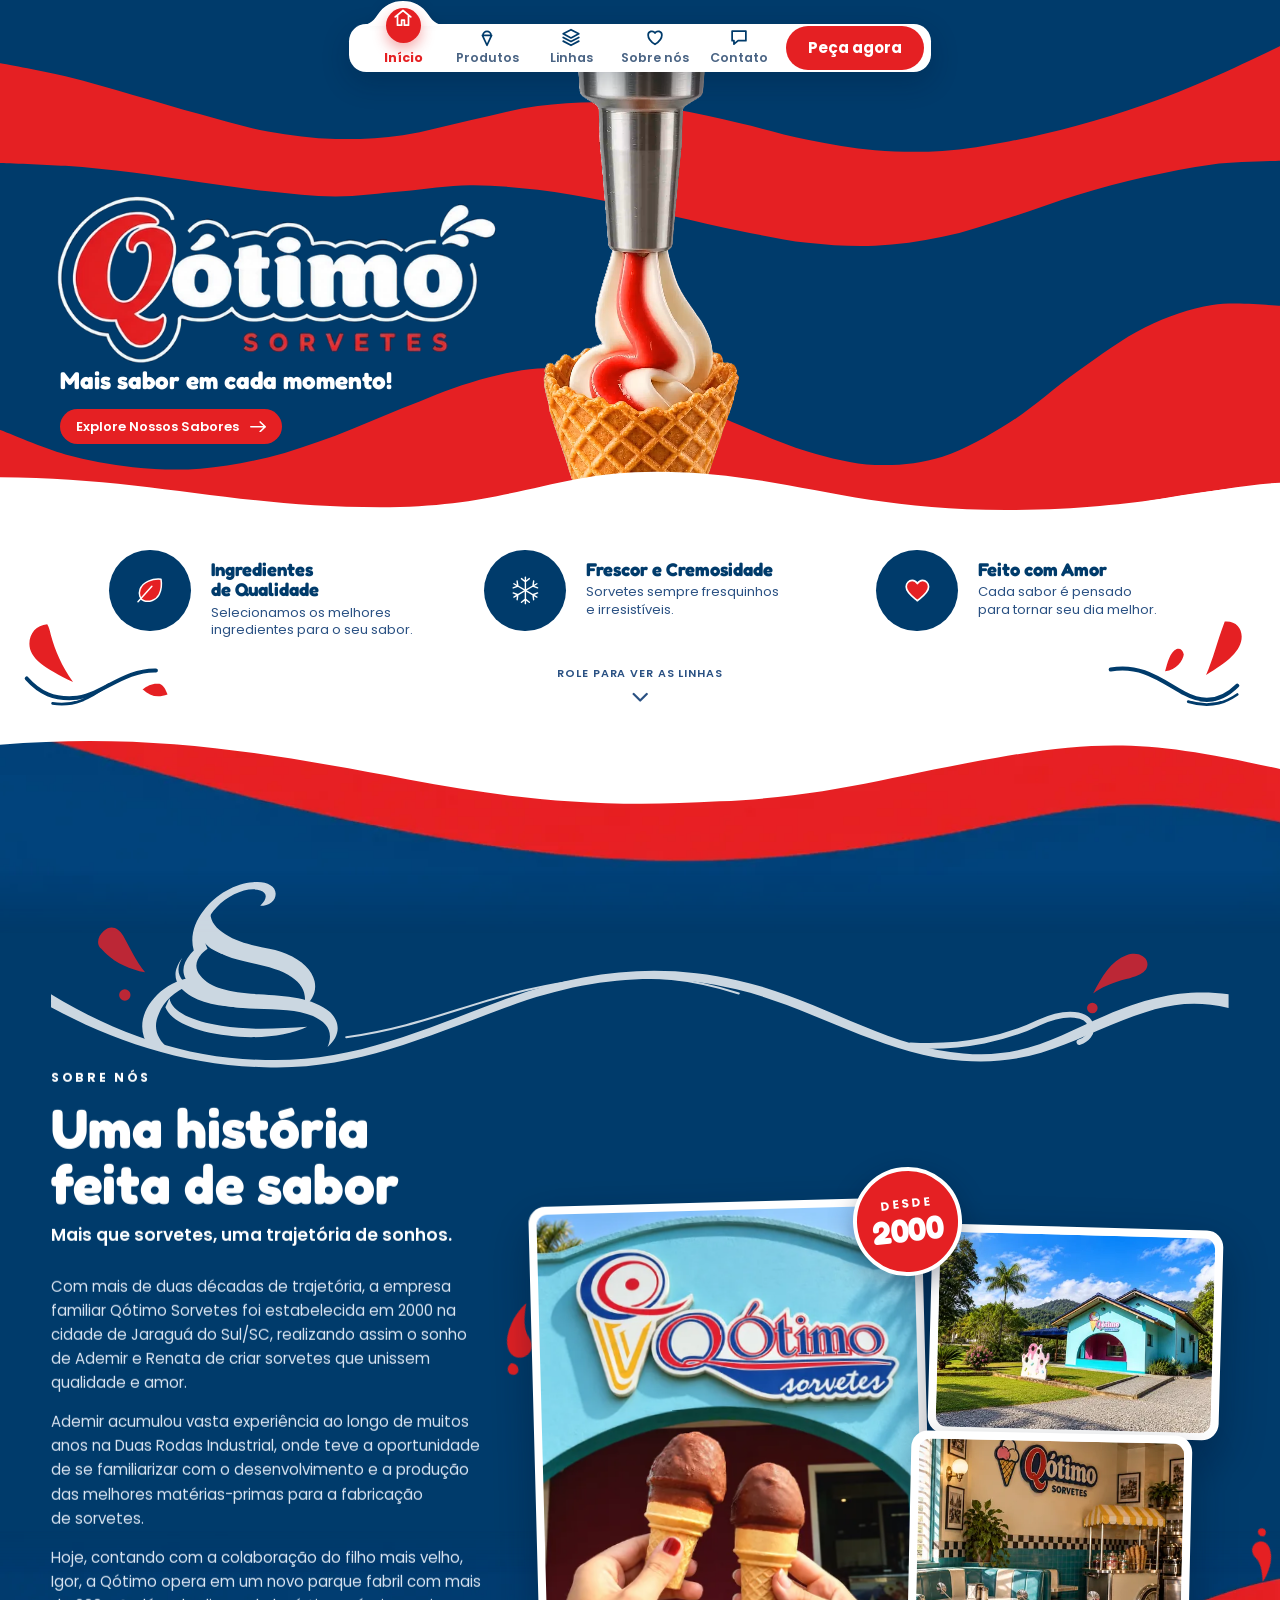
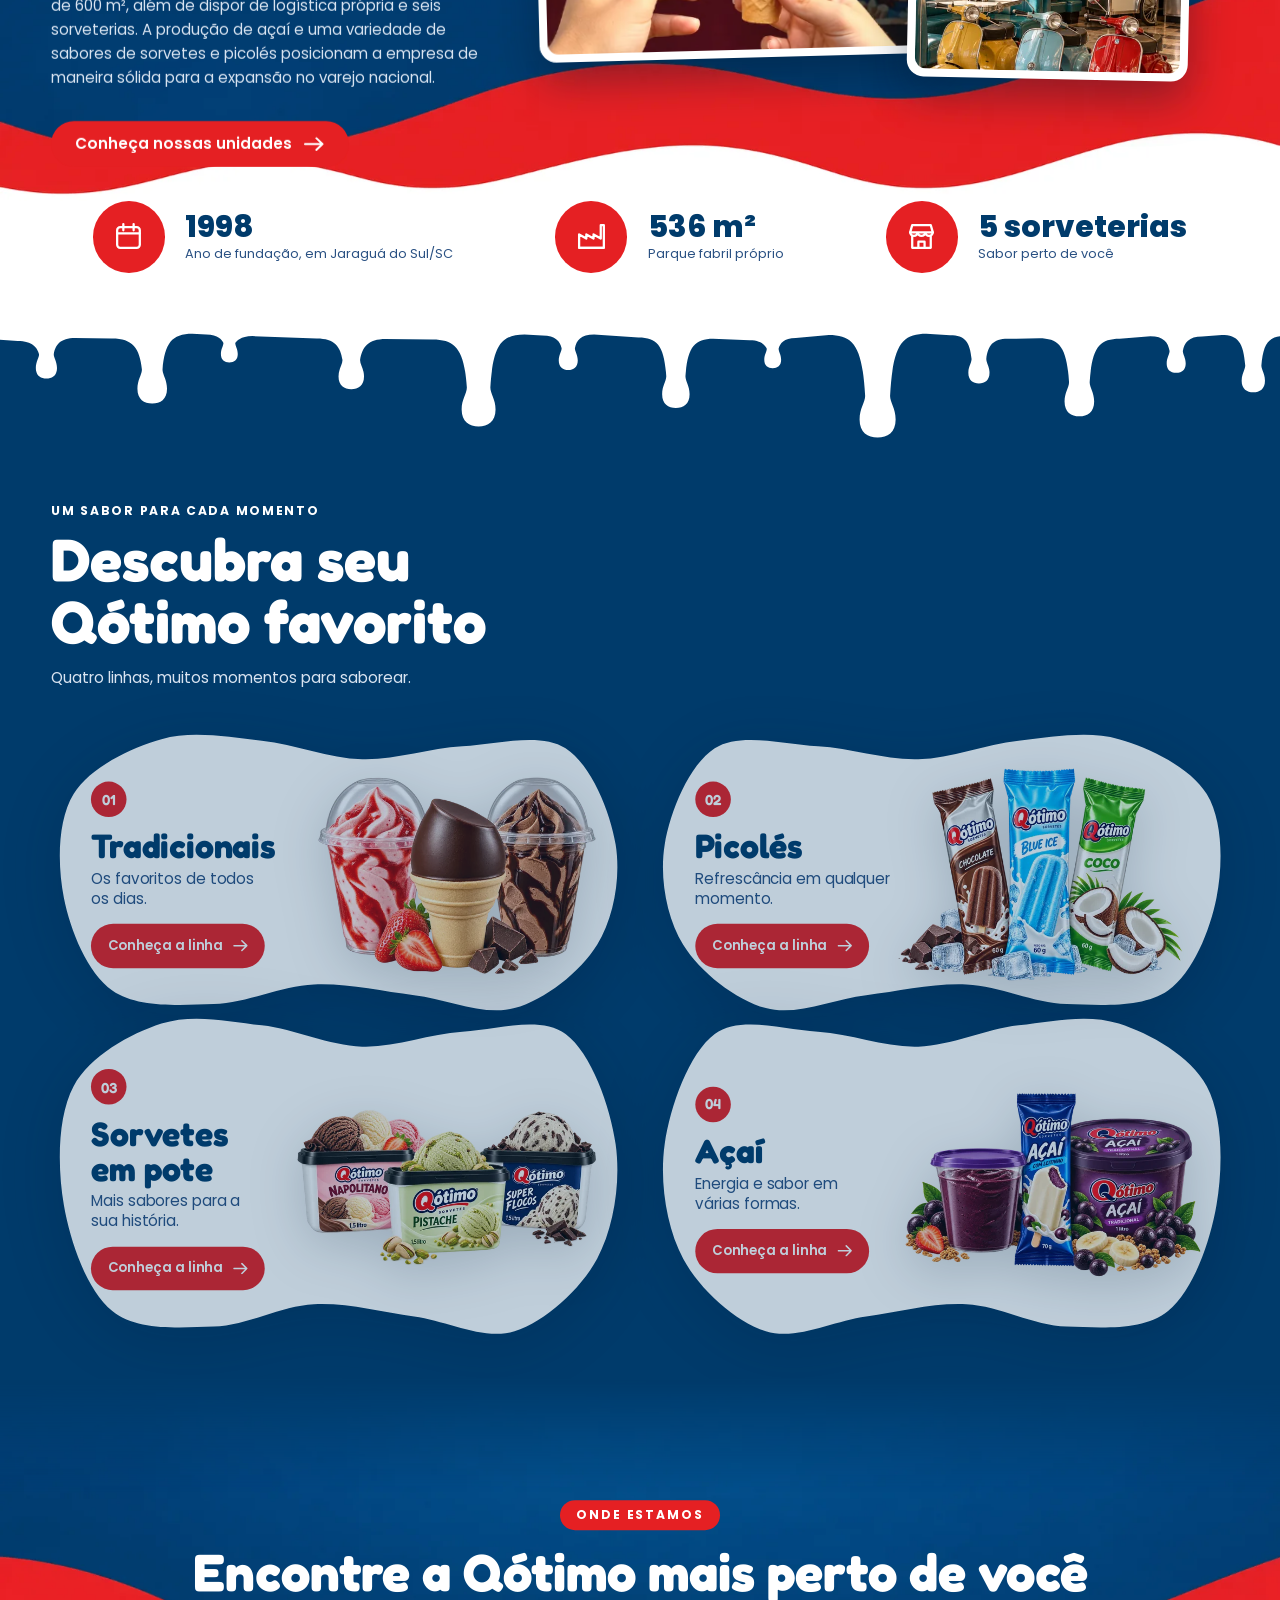
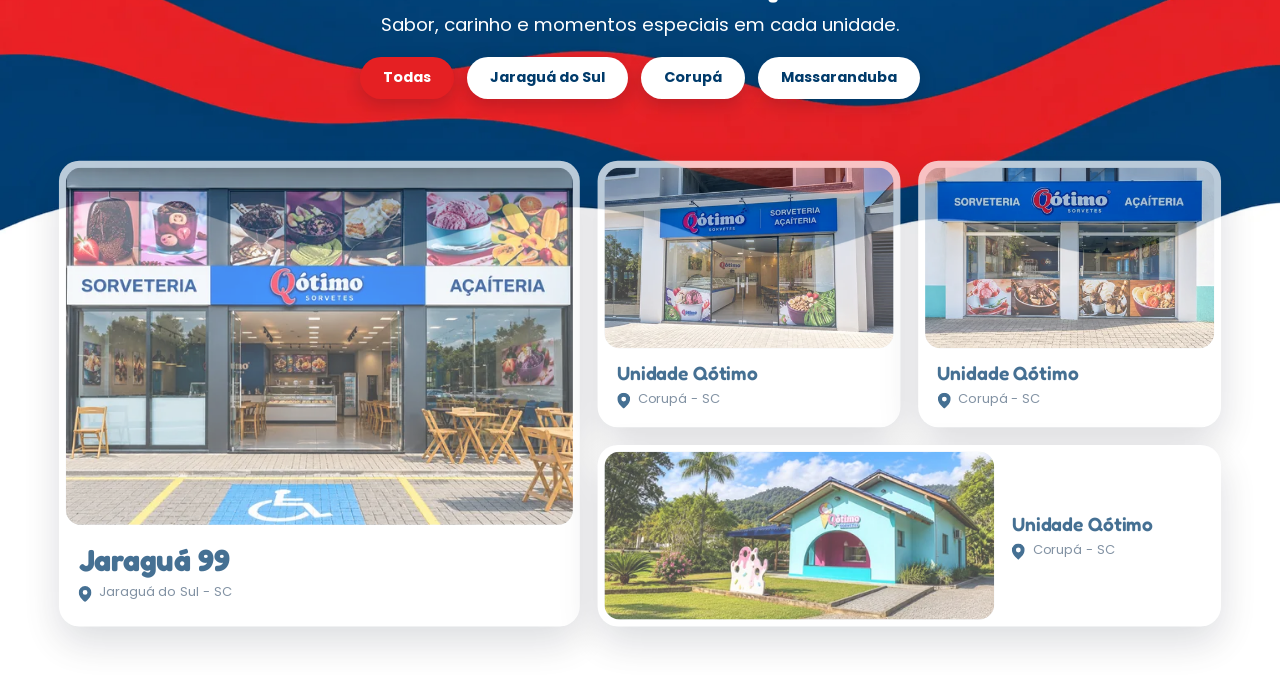
==== commit d74f8133: "fix: ajuste faixa branca" ====
--- a/site/index.html
+++ b/site/index.html
@@ -46,58 +46,57 @@
 
 <a class="pular" href="#linhas">Pular para as linhas de produtos</a>
 
+<!-- Menu: a mesma barra em todas as telas, no TOPO da pagina e parada la
+     (rola junto com o heroi, nao acompanha a rolagem). O item ativo sobe
+     para dentro de um circulo vermelho sobre uma curva da barra.
+     Mesa: os cinco destinos + "Peca agora" na propria barra.
+     Celular: Inicio, Produtos, Sobre nos e "Mais" (Linhas, Contato e
+     "Peca agora" num painel curto). -->
 <header class="topo">
-  <nav class="nav" aria-label="Principal">
-    <ul class="nav__links">
-      <li><a href="#inicio">Início</a></li>
-      <!-- TODO Fase 5: destino — hoje aponta para a seção de linhas -->
-      <li><a href="#linhas">Produtos</a></li>
+  <nav class="dock" aria-label="Principal">
+    <div class="dock__barra">
+      <div class="dock__trilho">
+        <span class="dock__marca" aria-hidden="true">
+          <svg class="dock__curva" viewBox="0 0 120 32" focusable="false"><path fill="#FFFFFF" d="M0 32C15 32 21 27 27 18C35 6 46 0 60 0C74 0 85 6 93 18C99 27 105 32 120 32Z"/></svg>
+          <span class="dock__bola"></span>
+        </span>
+        <a class="dock__item" href="#inicio" data-secao="inicio">
+          <svg class="dock__icone" viewBox="0 0 24 24" aria-hidden="true" focusable="false"><path d="M3.5 11 12 4l8.5 7M6 9.5V20h4.5v-5.5h3V20H18V9.5"/></svg>
+          <span class="dock__rotulo">Início</span>
+        </a>
+        <!-- TODO Fase 5: destino — hoje aponta para a seção de linhas -->
+        <a class="dock__item" href="#linhas" data-secao="linhas">
+          <svg class="dock__icone" viewBox="0 0 24 24" aria-hidden="true" focusable="false"><path d="M7.6 10.2a4.4 4.4 0 1 1 8.8 0M7 10.2h10L12 21z"/></svg>
+          <span class="dock__rotulo">Produtos</span>
+        </a>
+        <a class="dock__item dock__item--mesa" href="#linhas">
+          <svg class="dock__icone" viewBox="0 0 24 24" aria-hidden="true" focusable="false"><path d="M12 4 3.5 8.5 12 13l8.5-4.5zM3.5 12.5 12 17l8.5-4.5M3.5 16.5 12 21l8.5-4.5"/></svg>
+          <span class="dock__rotulo">Linhas</span>
+        </a>
+        <a class="dock__item" href="#sobre" data-secao="sobre">
+          <svg class="dock__icone" viewBox="0 0 24 24" aria-hidden="true" focusable="false"><path d="M12 20s-7.5-4.6-7.5-10.2A4.1 4.1 0 0 1 12 7.6a4.1 4.1 0 0 1 7.5 2.2C19.5 15.4 12 20 12 20z"/></svg>
+          <span class="dock__rotulo">Sobre nós</span>
+        </a>
+        <!-- TODO Fase 5: destino — seção #contato ainda não existe -->
+        <a class="dock__item dock__item--mesa" href="#contato">
+          <svg class="dock__icone" viewBox="0 0 24 24" aria-hidden="true" focusable="false"><path d="M4.5 5.5h15v10.5h-8.5l-4.5 3.8V16h-2z"/></svg>
+          <span class="dock__rotulo">Contato</span>
+        </a>
+        <button class="dock__item dock__mais" type="button" aria-expanded="false" aria-controls="dock-painel">
+          <svg class="dock__icone" viewBox="0 0 24 24" aria-hidden="true" focusable="false"><circle cx="5.5" cy="12" r="1.6"/><circle cx="12" cy="12" r="1.6"/><circle cx="18.5" cy="12" r="1.6"/></svg>
+          <span class="dock__rotulo">Mais</span>
+        </button>
+      </div>
+      <!-- TODO Fase 5: destino — WhatsApp ou seção #contato -->
+      <a class="dock__cta dock__cta--barra" href="#contato">Peça agora</a>
+    </div>
+    <ul class="dock__painel" id="dock-painel" hidden>
       <li><a href="#linhas">Linhas</a></li>
-      <li><a href="#sobre">Sobre nós</a></li>
-      <!-- TODO Fase 5: destino — seção #contato ainda não existe -->
       <li><a href="#contato">Contato</a></li>
+      <li><a class="dock__cta" href="#contato">Peça agora</a></li>
     </ul>
-    <!-- TODO Fase 5: destino — WhatsApp ou seção #contato -->
-    <a class="nav__cta" href="#contato">Peça agora</a>
   </nav>
 </header>
-
-<!-- Navegacao do celular/tablet em retrato: dock fixo embaixo, no lugar do
-     painel grande que cobria a primeira tela. O item ativo sobe para dentro
-     de um circulo vermelho sobre uma curva da barra e acompanha a secao
-     visivel (script.js). "Mais" abre os destinos restantes num painel de
-     altura controlada. Na mesa ele nao aparece: o menu em pilula continua. -->
-<nav class="dock" aria-label="Navegação rápida">
-  <div class="dock__barra">
-    <span class="dock__marca" aria-hidden="true">
-      <svg class="dock__curva" viewBox="0 0 120 32" focusable="false"><path fill="#FFFFFF" d="M0 32C15 32 21 27 27 18C35 6 46 0 60 0C74 0 85 6 93 18C99 27 105 32 120 32Z"/></svg>
-      <span class="dock__bola"></span>
-    </span>
-    <a class="dock__item" href="#inicio" data-secao="inicio">
-      <svg class="dock__icone" viewBox="0 0 24 24" aria-hidden="true" focusable="false"><path d="M3.5 11 12 4l8.5 7M6 9.5V20h4.5v-5.5h3V20H18V9.5"/></svg>
-      <span class="dock__rotulo">Início</span>
-    </a>
-    <a class="dock__item" href="#sobre" data-secao="sobre">
-      <svg class="dock__icone" viewBox="0 0 24 24" aria-hidden="true" focusable="false"><path d="M12 20s-7.5-4.6-7.5-10.2A4.1 4.1 0 0 1 12 7.6a4.1 4.1 0 0 1 7.5 2.2C19.5 15.4 12 20 12 20z"/></svg>
-      <span class="dock__rotulo">Sobre nós</span>
-    </a>
-    <a class="dock__item" href="#linhas" data-secao="linhas">
-      <svg class="dock__icone" viewBox="0 0 24 24" aria-hidden="true" focusable="false"><path d="M7.6 10.2a4.4 4.4 0 1 1 8.8 0M7 10.2h10L12 21z"/></svg>
-      <span class="dock__rotulo">Produtos</span>
-    </a>
-    <button class="dock__item dock__mais" type="button" aria-expanded="false" aria-controls="dock-painel">
-      <svg class="dock__icone" viewBox="0 0 24 24" aria-hidden="true" focusable="false"><circle cx="5.5" cy="12" r="1.6"/><circle cx="12" cy="12" r="1.6"/><circle cx="18.5" cy="12" r="1.6"/></svg>
-      <span class="dock__rotulo">Mais</span>
-    </button>
-  </div>
-  <ul class="dock__painel" id="dock-painel" hidden>
-    <li><a href="#linhas">Linhas</a></li>
-    <li><a href="#sobre">Sobre nós</a></li>
-    <!-- TODO Fase 5: destino — secao #contato ainda nao existe -->
-    <li><a href="#contato">Contato</a></li>
-    <li><a class="dock__cta" href="#contato">Peça agora</a></li>
-  </ul>
-</nav>
 
 <main>
 
@@ -166,6 +165,10 @@
         <path fill="#FFFFFF" d="M0 58C140 58 220 94 380 94C560 94 700 60 860 60C1020 60 1120 96 1300 96C1480 96 1580 52 1713 52V110H0Z"/>
       </svg>
 
+      <!-- calda e ondinhas nas pontas de baixo da faixa (so decoracao; o
+           desenho e assets/decoracao/acentos-laterais.svg, via CSS) -->
+      <span class="hero__acentos" aria-hidden="true"></span>
+
       <ul class="pilares reveal">
         <li class="pilar">
           <span class="pilar__icone">
@@ -226,9 +229,11 @@
 
     <!-- a onda branca que fecha a faixa dos pilares. Mora aqui, e nao no
          heroi, porque esta secao pinta por cima dele: no heroi ela ficava
-         escondida atras da faixa vermelha. Sobe junto com ela. -->
-    <svg class="historia__topo" viewBox="0 0 1440 90" preserveAspectRatio="none" aria-hidden="true" focusable="false">
-      <path fill="#FFFFFF" d="M0 0H1440V32C1240 66 990 84 730 80C470 76 230 50 0 58Z"/>
+         escondida atras da faixa vermelha. Sobe junto com ela.
+         Geometria de assets/decoracao/fecho-faixa-branca.svg (inline para
+         herdar o aria-hidden e nao custar outra requisicao). -->
+    <svg class="historia__topo" viewBox="0 0 1440 110" preserveAspectRatio="none" aria-hidden="true" focusable="false">
+      <path fill="#FFFFFF" d="M0 0H1440V61C1300 30 1243 27 1120 48C1006 67 932 91 809 96C669 104 575 93 460 72C298 42 170 20 0 34V0Z"/>
     </svg>
 
     <div class="historia__palco">
--- a/site/styles.css
+++ b/site/styles.css
@@ -204,46 +204,158 @@
   --faixa-u:210;
 }
 
-/* ------------------------------------------------------------------ menu */
+/* ------------------------------------------------------------------ menu
+   Uma barra so para todas as telas (a do celular, levada para o topo).
+   Fica no topo da pagina e rola junto com ela: nao e fixa.
+   Tudo sai de --dh (altura da barra): a bola, a gola branca e o quanto o
+   icone ativo sobe acompanham a escala. --topo-y deixa folga em cima para
+   a bola, que sobra acima da barra. */
+
+body>*{
+  --dh:clamp(48px,calc(60 * var(--u)),62px);
+  --topo-y:max(24px,calc(28 * var(--u)));
+}
 
 .topo{
-  position:absolute;inset-block-start:calc(27 * var(--u));inset-inline:0;z-index:5;
+  position:absolute;inset-block-start:var(--topo-y);inset-inline:0;z-index:5;
   display:flex;justify-content:center;
-  padding-inline:calc(16 * var(--u));
-}
-
-.nav{
+  padding-inline:16px;
+}
+
+.dock{
+  position:relative;
+  --col:max(84px,calc(96 * var(--u)));    /* largura de cada item do trilho */
+}
+
+.dock__barra{
+  position:relative;
+  display:flex;align-items:stretch;
+  height:var(--dh);
+  /* A gola (.dock__curva, 1,94 x --dh) e mais larga que a coluna do item.
+     No PRIMEIRO item ela passava da borda esquerda e caia sobre o canto
+     arredondado — onde a barra ja e transparente — e sobrava uma ponta
+     branca solta. Folga so o bastante para a gola comecar na parte reta do
+     topo: meia gola (.97) + ~45% do raio do canto (.36 x .45 = .16), menos
+     meia coluna. */
+  padding-inline-start:max(0px,calc(var(--dh) * 1.13 - var(--col) / 2));
+  padding-inline-end:calc(var(--dh) * .14);
+  background:var(--branco);
+  border-radius:calc(var(--dh) * .36);
+  box-shadow:0 10px 28px rgb(0 20 45 / .24);
+}
+
+/* trilho dos itens: colunas iguais; a marca anda uma coluna por vez */
+.dock__trilho{
+  --n:5;
+  position:relative;
+  display:grid;grid-template-columns:repeat(var(--n),minmax(0,1fr));
+  width:calc(var(--n) * var(--col));
+}
+
+/* marca do item ativo: curva que sobe da barra + bola vermelha */
+.dock__marca{
+  position:absolute;inset-block-start:0;inset-inline-start:0;
+  width:calc(100% / var(--n));height:0;
+  translate:calc(var(--i,0) * 100%) 0;
+  transition:translate var(--t-medio) var(--ease),opacity var(--t-rapido) ease;
+  pointer-events:none;
+}
+.dock.sem-ativo .dock__marca{opacity:0}
+.dock__curva{
+  position:absolute;inset-block-end:-2px;inset-inline-start:50%;
+  width:calc(var(--dh) * 1.94);height:calc(var(--dh) * .52);max-width:none;
+  translate:-50% 0;
+  filter:drop-shadow(0 -3px 4px rgb(0 20 45 / .07));
+}
+.dock__bola{
+  position:absolute;inset-inline-start:50%;
+  inset-block-start:calc(var(--dh) * -.34);
+  width:calc(var(--dh) * .74);height:calc(var(--dh) * .74);
+  margin-inline-start:calc(var(--dh) * -.37);
+  border-radius:50%;
+  background:var(--vermelho);
+  box-shadow:0 6px 14px rgb(229 32 35 / .38);
+}
+
+.dock__item{
+  position:relative;z-index:1;
+  display:flex;flex-direction:column;align-items:center;justify-content:flex-end;
+  gap:4px;
+  min-width:0;min-height:44px;
+  padding:0 2px calc(var(--dh) * .16);
+  border:0;background:none;
+  font:inherit;color:var(--navy);
+  cursor:pointer;
+  -webkit-tap-highlight-color:transparent;
+}
+.dock__icone{
+  width:22px;height:22px;
+  fill:none;stroke:currentColor;stroke-width:1.9;stroke-linecap:round;stroke-linejoin:round;
+  transition:translate var(--t-medio) var(--ease),color var(--t-rapido) ease,scale var(--t-toque) ease;
+}
+.dock__mais .dock__icone{fill:currentColor;stroke:none}
+.dock__rotulo{
+  font-size:12.5px;font-weight:600;line-height:1;
+  color:#4A6484;                       /* 5,6:1 sobre branco */
+  white-space:nowrap;
+  transition:color var(--t-rapido) ease;
+}
+/* ativo: o icone sobe para dentro da bola */
+.dock__item[aria-current] .dock__icone{translate:0 calc(var(--dh) * -.4);color:var(--branco)}
+.dock__item[aria-current] .dock__rotulo{color:var(--vermelho);font-weight:700}
+.dock__mais[aria-expanded="true"] .dock__rotulo{color:var(--vermelho)}
+.dock__item:active .dock__icone{scale:.88}
+.dock__item:focus-visible{outline:3px solid var(--vermelho);outline-offset:-5px;border-radius:16px}
+@media (hover:hover){
+  .dock__item:not([aria-current]):hover .dock__icone,
+  .dock__item:not([aria-current]):hover .dock__rotulo{color:var(--vermelho)}
+}
+
+/* mesa: Linhas e Contato na barra; "Mais" e o painel so no celular */
+.dock__mais{display:none}
+
+.dock__cta--barra{
+  align-self:center;
+  display:grid;place-items:center;
+  min-height:44px;
+  margin-inline-start:calc(var(--dh) * .1);
+  padding-inline:22px;
+  background:var(--vermelho);color:var(--branco);
+  font-size:15px;font-weight:700;
+  border-radius:var(--raio);
+  white-space:nowrap;
+}
+.dock__cta--barra:hover{background:#c5171a}
+
+/* painel do "Mais" (celular): abre ABAIXO da barra, altura controlada */
+.dock__painel{
+  position:absolute;inset-inline-end:0;inset-block-start:calc(100% + 12px);
+  width:min(250px,100%);
+  display:grid;gap:2px;
+  padding:8px;
+  background:var(--branco);
+  border-radius:20px;
+  box-shadow:0 16px 40px rgb(0 20 45 / .3);
+  transform-origin:100% 0;
+  animation:dock-abre var(--t-rapido) var(--ease);
+}
+.dock__painel[hidden]{display:none}
+.dock__painel a{
   display:flex;align-items:center;
-  gap:calc(37 * var(--u));                 /* links -> CTA */
-  height:calc(59 * var(--u));
-  padding-inline:calc(54 * var(--u)) calc(38 * var(--u));
-  background:var(--branco);
-  border-radius:999px;
-  box-shadow:0 6px 24px rgb(0 20 45 / .16);
-}
-
-.nav__links{display:flex;align-items:center;gap:calc(53 * var(--u))}
-
-.nav__links a{
-  font-size:max(13px,calc(18 * var(--u)));
+  min-height:46px;padding-inline:16px;
+  border-radius:14px;
   font-weight:700;color:var(--navy);
-  white-space:nowrap;
-}
-.nav__links a:hover{color:var(--vermelho)}
-
-.nav__cta{
-  flex:0 0 auto;
-  display:grid;place-items:center;
-  width:calc(160 * var(--u));height:calc(42 * var(--u));
+  transition:background var(--t-rapido) ease;
+}
+.dock__painel a:hover{background:#EEF3F9}
+.dock__painel .dock__cta{
+  justify-content:center;margin-block-start:4px;
   background:var(--vermelho);color:var(--branco);
-  font-size:max(13px,calc(18 * var(--u)));font-weight:700;
-  border-radius:999px;
-  white-space:nowrap;
-  transition:background .2s;
-}
-.nav__cta:hover{background:#c5171a}
-
-.dock{display:none}           /* dock: so no celular/tablet em retrato */
+  border-radius:var(--raio);
+}
+.dock__painel .dock__cta:hover{background:#c5171a}
+@keyframes dock-abre{from{opacity:0;transform:translateY(-8px) scale(.97)}}
+
 .hero__onda--mob{display:none}
 
 /* ----------------------------------------------------------------- heroi */
@@ -330,7 +442,11 @@
   gap:calc(14 * var(--u));
   margin-block-start:calc(20 * var(--u));
   margin-inline-start:calc(9 * var(--u));
-  width:calc(295 * var(--u));height:calc(47 * var(--u));
+  /* largura minima da arte, mas cresce com o texto: com --u pequeno (1024)
+     a fonte para em 13px e a largura fixa quebrava o rotulo em duas linhas */
+  min-width:calc(295 * var(--u));height:calc(47 * var(--u));
+  padding-inline:max(14px,calc(22 * var(--u)));
+  white-space:nowrap;
   background:var(--vermelho);color:var(--branco);
   font-size:max(13px,calc(17 * var(--u)));font-weight:600;
   border:0;                      /* na arte o botao nao tem contorno */
@@ -429,6 +545,30 @@
   box-shadow:0 3px 0 var(--branco);
 }
 
+/* acentos-laterais.svg (1440x118): calda vermelha e ondinhas navy nas duas
+   pontas de baixo da faixa. O arquivo e um so, com o meio transparente;
+   aqui ele vira dois recortes de 220 unidades, um colado em cada borda da
+   TELA — em tela larga o quadro 1713u fica no centro e os acentos seguem
+   nas pontas, sem esticar o desenho. --ac: px por unidade do SVG (os 1440
+   do arquivo = os 1713u da arte). Fica antes dos pilares no HTML: o texto
+   pinta por cima e nada aqui recebe clique. */
+.hero__acentos{
+  --ac:calc(var(--u) * 1713 / 1440);
+  position:absolute;inset:auto 0 0;
+  height:calc(118 * var(--ac));
+  pointer-events:none;
+}
+.hero__acentos::before,
+.hero__acentos::after{
+  content:"";
+  position:absolute;inset-block-end:0;
+  width:calc(220 * var(--ac));height:100%;
+  background:url("assets/decoracao/acentos-laterais.svg") no-repeat;
+  background-size:calc(1440 * var(--ac)) 100%;
+}
+.hero__acentos::before{inset-inline-start:0;background-position:left bottom}
+.hero__acentos::after{inset-inline-end:0;background-position:right bottom}
+
 
 /* pilares: colunas nas coordenadas da arte (146 / 648 / 1170),
    divisorias em 592 e 1117 */
@@ -716,11 +856,28 @@
   position:relative;
   isolation:isolate;
   display:flex;flex-direction:column;
-  min-height:max(900px,100svh);         /* ocupa a tela: e outro quadro */
+  min-height:max(900px,100svh);    /* ocupa a tela: e outro quadro */
   /* quanto as duas camadas do topo (onda vermelha e onda branca) sobem
      para encostar no fim da faixa branca do heroi. Zero quando o heroi ja
      termina exatamente em 100svh (telas largas, sem sobra navy). */
   --sobe:min(0px,calc((708 + var(--faixa-u)) * var(--u) - 100svh));
+  /* enquadramento da tira vermelha do topo (historia-topo.webp, 1711x232).
+     No arquivo o vermelho so comeca a 23% da largura: em tamanho natural
+     sobrava um vao navy sob a faixa branca, da esquerda ate o meio.
+       --onda-esc    ampliacao (1,4x na mesa)
+       --onda-x      ancora horizontal (100% = colada a direita)
+       --onda-corte  px DO ARQUIVO cortados no alto — sobe a onda ate a
+                     borda do fecho branco
+     Medido coluna a coluna contra a curva do .historia__topo: com estes
+     valores o vermelho encosta no branco de ponta a ponta (sem fio navy
+     entre os dois) e a ponta da onda nasce por baixo do fecho perto da
+     borda esquerda. --onda-h e a altura visivel da tira; tambem posiciona
+     a .historia__deco. O celular tem outro enquadramento (mais abaixo). */
+  --onda-esc:1.4;
+  --onda-x:100%;
+  --onda-corte:24;
+  --onda-w:calc(max(100cqw,1100px) * var(--onda-esc));
+  --onda-h:calc(var(--onda-w) * (232 - var(--onda-corte)) / 1711);
   background:var(--navy);
   scroll-margin-top:0;
 }
@@ -739,20 +896,29 @@
    A conta: fim da faixa branca = (708 + --faixa-u) * --u; fim do heroi =
    100svh. A diferenca (negativa quando sobra navy) e o quanto subir. */
 .historia__faixa{
-  --fundo-w:max(100cqw,1100px);
   position:absolute;z-index:0;
   inset-block-start:var(--sobe);
   inset-inline:-2px;width:calc(100% + 4px);max-width:none;
-  height:calc(var(--fundo-w) * 232 / 1711);
-  background:url("assets/fundos/historia-topo.webp") center top / var(--fundo-w) auto no-repeat;
+  height:var(--onda-h);
+  background:url("assets/fundos/historia-topo.webp")
+    var(--onda-x) calc(var(--onda-w) * var(--onda-corte) / -1711) / var(--onda-w) auto no-repeat;
   pointer-events:none;
 }
 
+/* fecho da faixa branca (fecho-faixa-branca.svg, 1440x110). A altura segue
+   a LARGURA na proporcao do viewBox, como a tira vermelha logo abaixo: a
+   curva nunca achata e o vermelho continua encostado nela em qualquer
+   tela. Rasa nas laterais (onde ficam os acentos) e funda no centro (o
+   respiro abaixo do "Role para ver as linhas"). */
 .historia__topo{
   position:absolute;z-index:1;        /* por cima da faixa vermelha */
-  inset-block-start:var(--sobe);
+  /* nasce 2px ACIMA da tira vermelha, por cima do branco do heroi: em
+     zoom fracionario (125%) a primeira linha do SVG sai antialiasada e
+     deixava a tira aparecer num fio rosa/azulado atravessando a pagina */
+  inset-block-start:calc(var(--sobe) - 2px);
   inset-inline:-2px;width:calc(100% + 4px);max-width:none;
-  height:calc(64 * var(--u));
+  height:calc((100cqw + 4px) * 110 / 1440 + 2px);
+  display:block;
   pointer-events:none;
 }
 
@@ -792,7 +958,7 @@
    --deco-sobe puxa o desenho mais para perto da onda vermelha (24px na
    mesa, menos nas telas menores, onde a onda e mais baixa). */
 .historia__deco{
-  --onda-h:calc(max(100cqw,1100px) * 232 / 1711);
+  /* --onda-h vem da .historia (altura real da tira vermelha) */
   --deco-sobe:24px;
   grid-column:1 / -1;
   width:100%;
@@ -1305,10 +1471,16 @@
    combinacao possivel, quem estiver por ultimo no arquivo e quem vale. */
 @media (max-aspect-ratio:5/3){
   /* so nessa faixa (janela mais alta que a arte) o indicador aparece — e
-     so aqui a faixa branca ganha um pouco mais de piso (210u -> 292u)
+     so aqui a faixa branca ganha um pouco mais de piso (210u -> 250u)
      para ter onde por ele sem encostar nos pilares. Fora daqui a faixa
-     fica no minimo de sempre (210u, ou 210u com padding menor <1099px). */
-  body>*{--faixa-u:292}
+     fica no minimo de sempre (210u, ou 210u com padding menor <1099px).
+     Era 292u: com o fecho curvo (.historia__topo) o respiro embaixo da
+     seta vem do mergulho central da curva, e o branco reto sobrando
+     embaixo dos pilares sai daqui. */
+  body>*{--faixa-u:250}
+  /* abaixo de 1100px o texto dos pilares desce para 3-4 linhas e o
+     indicador encostava nele: um pouco mais de piso so aqui */
+  @media (max-width:1099px){body>*{--faixa-u:272}}
   .hero__base{
     /* align-items:center (regra base) reparte espaco extra em cima E
        embaixo dos pilares — com a faixa mais alta isso empurrava os
@@ -1317,9 +1489,15 @@
        sobra abaixo, que e onde o indicador mora. */
     align-items:start;
   }
+  /* o piso de 152u da regra base era para centralizar na faixa de 210u;
+     aqui os pilares encostam no topo, entao o bloco fica do tamanho do
+     texto e a folga vai para o indicador */
+  .pilares{min-height:0}
   .rolar{
     position:absolute;
-    inset-block-end:calc(26 * var(--u));
+    /* rente a base: o fecho (.historia__topo) mergulha logo abaixo da
+       seta, e e ele quem da o respiro ate o vermelho */
+    inset-block-end:calc(8 * var(--u));
     inset-inline:0;
     display:grid;justify-items:center;gap:calc(6 * var(--u));
     color:var(--corpo);
@@ -1438,13 +1616,19 @@
   .linha__blob{inset-inline-start:-3%;width:106%}
 
   .rolar{display:none}   /* empilhado: os pilares ja preenchem a faixa */
+  /* sem folga lateral: a calda encostaria nos textos e no dock */
+  .hero__acentos{display:none}
 
   /* Empilhado o heroi nao tem sobra navy (ele cresce com o conteudo e
      termina em branco), entao as camadas do topo da secao seguinte nao
      sobem: ficam na propria emenda. Sem isso a conta de --sobe, que
-     pressupoe o heroi de 100svh, jogava as duas la para o meio do heroi. */
-  .historia{--sobe:0px}
-  .historia__topo{height:clamp(26px,7vw,54px)}
+     pressupoe o heroi de 100svh, jogava as duas la para o meio do heroi.
+     O fecho mantem a altura proporcional da regra base (7,6vw, a mesma
+     curva da mesa). A tira vermelha muda de enquadramento: no celular
+     aparece so um trecho de ~400px do arquivo, e o recorte da mesa deixava
+     um vao navy de um lado. Este (1,1x, ancora 75%) encosta no fecho de
+     320 a 430px. */
+  .historia{--sobe:0px;--onda-esc:1.1;--onda-x:75%;--onda-corte:68}
 
   .linha__grupo{margin-inline:calc(-1 * clamp(8px,2.6vw,20px))}
 }
@@ -1452,8 +1636,8 @@
 /* ================== MOBILE / TABLET EM RETRATO (revisao) ==================
    Mesma condicao da composicao empilhada; vem depois dela e so refaz o que
    estava errado na tela pequena:
-     - menu: cabecalho so com o CTA + dock fixo embaixo (nada de painel
-       gigante sobre o heroi)
+     - menu: a mesma barra da mesa, no topo, com "Mais" no lugar de
+       Linhas/Contato/Peca agora
      - heroi: cabe na altura real da tela; a onda branca volta a cobrir a
        parte de baixo da casquinha, como na mesa
      - linhas: cartao limpo com raio organico no lugar do blob esticado
@@ -1462,44 +1646,40 @@
 
   /* --um agora tambem respeita a ALTURA: em celular baixo ou deitado o
      quadro encolhe pelo lado que apertar, como o --u da mesa */
-  :root{--dock-h:calc(72px + env(safe-area-inset-bottom,0px))}
-  body>*{--um:min(100cqw / 390, 1.7px, 100svh / 720)}
-
-  /* o dock e fixo: o fim da pagina precisa de folga para nada ficar
-     escondido atras dele */
-  body{padding-block-end:calc(var(--dock-h) + 8px)}
-
-  /* ---- cabecalho compacto: so o CTA, sem caixa branca ---- */
-  .topo{
-    inset-block-start:max(calc(14 * var(--um)),env(safe-area-inset-top,0px));
-    padding-inline:calc(14 * var(--um));
-  }
-  .nav{
-    width:100%;height:auto;
-    justify-content:flex-end;
-    padding:0;background:none;box-shadow:none;
-  }
-  .nav__links{display:none}
-  .nav__cta{
-    width:auto;height:auto;min-height:44px;
-    padding-inline:20px;
-    font-size:15px;
-    border:2px solid var(--branco);
-    box-shadow:0 8px 20px rgb(0 20 45 / .28);
-  }
+  body>*{
+    --um:min(100cqw / 390, 1.7px, 100svh / 720);
+    --dh:62px;
+    --topo-y:max(28px,calc(env(safe-area-inset-top,0px) + 22px));
+  }
+
+  /* ---- menu: 3 destinos + "Mais", largura da tela ---- */
+  .topo{padding-inline:10px}
+  .dock{width:min(100%,460px)}
+  /* mesma folga da mesa para a gola do 1o item, mas aqui a coluna e 1/4 do
+     que sobra da barra: p = A - (largura - p)/8  =>  p = (8A - largura)/7,
+     com A = meia gola (.97 x --dh) + ~45% do raio de 22px (10px) */
+  .dock__barra{
+    padding:0 0 0 max(0px,calc((8 * (var(--dh) * .97 + 10px) - 100%) / 7));
+    border-radius:22px;
+  }
+  .dock__trilho{--n:4;width:100%}
+  .dock__item--mesa,.dock__cta--barra{display:none}
+  .dock__mais{display:flex}
+  .dock__rotulo{font-size:11.5px}
 
   /* ---- heroi na altura da tela ----
      --peek: o que sobra embaixo para a onda branca e o comeco dos pilares
-     aparecerem acima do dock. --sobrepoe: quanto da casquinha a onda come
+     aparecerem na primeira tela. --sobrepoe: quanto da casquinha a onda come
      (so o cone; a massa de sorvete fica inteira). */
   .hero{
-    --peek:calc(var(--dock-h) + 34px);
+    --peek:calc(40px + env(safe-area-inset-bottom,0px));
     --sobrepoe:calc(64 * var(--um));
     --palco-h:max(calc(100svh - var(--peek)), calc(540 * var(--um)));
   }
   .hero__palco{
     height:var(--palco-h);
-    padding:calc(86 * var(--um)) calc(20 * var(--um)) 0;
+    /* o menu fica em cima do palco: o logo comeca abaixo dele */
+    padding:calc(var(--topo-y) + var(--dh) + 14 * var(--um)) calc(20 * var(--um)) 0;
   }
   .hero__logo{width:calc(252 * var(--um))}
   .hero__tagline{margin-block-start:calc(10 * var(--um))}
@@ -1533,106 +1713,6 @@
   .hero__onda--mesa{display:none}
   .hero__onda--mob{display:block;height:calc(52 * var(--um))}
   .hero__base{padding-block:calc(18 * var(--um)) calc(34 * var(--um))}
-
-  /* ---- dock ---- */
-  .dock{
-    display:block;
-    position:fixed;z-index:60;
-    inset-inline-start:50%;
-    inset-block-end:calc(10px + env(safe-area-inset-bottom,0px));
-    width:min(calc(100% - 20px),460px);
-    translate:-50% 0;
-  }
-  .dock__barra{
-    position:relative;
-    display:grid;grid-template-columns:repeat(4,minmax(0,1fr));
-    height:62px;
-    background:var(--branco);
-    border-radius:22px;
-    box-shadow:0 12px 30px rgb(0 20 45 / .3);
-  }
-
-  /* marca do item ativo: curva que sobe da barra + bola vermelha. Anda de
-     um item para outro com translate (sem mexer no layout) */
-  .dock__marca{
-    position:absolute;inset-block-start:0;inset-inline-start:0;
-    width:25%;height:0;
-    translate:calc(var(--i,0) * 100%) 0;
-    transition:translate var(--t-medio) var(--ease),opacity var(--t-rapido) ease;
-    pointer-events:none;
-  }
-  .dock.sem-ativo .dock__marca{opacity:0}
-  .dock__curva{
-    position:absolute;inset-block-end:-2px;inset-inline-start:50%;
-    width:120px;height:32px;max-width:none;   /* gola branca em volta da bola */
-    translate:-50% 0;
-    filter:drop-shadow(0 -3px 4px rgb(0 20 45 / .07));
-  }
-  .dock__bola{
-    position:absolute;inset-block-start:-21px;inset-inline-start:50%;
-    width:46px;height:46px;margin-inline-start:-23px;
-    border-radius:50%;
-    background:var(--vermelho);
-    box-shadow:0 6px 14px rgb(229 32 35 / .38);
-  }
-
-  .dock__item{
-    position:relative;z-index:1;
-    display:flex;flex-direction:column;align-items:center;justify-content:flex-end;
-    gap:4px;
-    min-width:0;min-height:44px;
-    padding:0 2px 10px;
-    border:0;background:none;
-    font:inherit;color:var(--navy);
-    cursor:pointer;
-    -webkit-tap-highlight-color:transparent;
-  }
-  .dock__icone{
-    width:22px;height:22px;
-    fill:none;stroke:currentColor;stroke-width:1.9;stroke-linecap:round;stroke-linejoin:round;
-    transition:translate var(--t-medio) var(--ease),color var(--t-rapido) ease,scale var(--t-toque) ease;
-  }
-  .dock__mais .dock__icone{fill:currentColor;stroke:none}
-  .dock__rotulo{
-    font-size:11.5px;font-weight:600;line-height:1;
-    color:#4A6484;                       /* 5,6:1 sobre branco */
-    white-space:nowrap;
-    transition:color var(--t-rapido) ease;
-  }
-  /* ativo: o icone sobe para dentro da bola */
-  .dock__item[aria-current] .dock__icone{translate:0 -25px;color:var(--branco)}
-  .dock__item[aria-current] .dock__rotulo{color:var(--vermelho);font-weight:700}
-  .dock__mais[aria-expanded="true"] .dock__rotulo{color:var(--vermelho)}
-  .dock__item:active .dock__icone{scale:.88}
-  .dock__item:focus-visible{outline:3px solid var(--vermelho);outline-offset:-5px;border-radius:16px}
-
-  /* painel do "Mais": altura controlada, acima do dock, sem cobrir a tela */
-  .dock__painel{
-    position:absolute;inset-inline-end:0;inset-block-end:calc(100% + 32px);
-    width:min(250px,100%);
-    display:grid;gap:2px;
-    padding:8px;
-    background:var(--branco);
-    border-radius:20px;
-    box-shadow:0 16px 40px rgb(0 20 45 / .3);
-    transform-origin:100% 100%;
-    animation:dock-abre var(--t-rapido) var(--ease);
-  }
-  .dock__painel[hidden]{display:none}
-  .dock__painel a{
-    display:flex;align-items:center;
-    min-height:46px;padding-inline:16px;
-    border-radius:14px;
-    font-weight:700;color:var(--navy);
-    transition:background var(--t-rapido) ease;
-  }
-  .dock__painel a:hover{background:#EEF3F9}
-  .dock__painel .dock__cta{
-    justify-content:center;margin-block-start:4px;
-    background:var(--vermelho);color:var(--branco);
-    border-radius:var(--raio);
-  }
-  .dock__painel .dock__cta:hover{background:#c5171a}
 
   /* ---- linhas: cartao limpo ----
      O blob da mesa, esticado numa coluna estreita, virava capsula
@@ -1656,14 +1736,19 @@
   .linha__btn{min-height:44px;padding-inline:20px}
 }
 
-@keyframes dock-abre{from{opacity:0;transform:translateY(8px) scale(.97)}}
-
-/* celular deitado: pouca altura. O quadro ja encolhe pelo --um; aqui so
-   se garante que o CTA e o dock nao comam o heroi */
+/* celular deitado: pouca altura. O quadro ja encolhe pelo --um; aqui a
+   barra fica um pouco mais baixa para sobrar heroi */
 @media (orientation:landscape) and (max-height:500px) and (max-width:1099px){
-  .hero{--peek:calc(var(--dock-h) + 20px)}
-  .dock__barra{height:56px}
-  .dock__item{padding-block-end:7px}
+  body>*{--dh:54px;--topo-y:24px}
+  .hero{--peek:24px}
+}
+
+/* composicao empilhada de 600px para cima (tablet em retrato): a tela ja
+   mostra um trecho largo da tira vermelha e o enquadramento do celular
+   deixava o vermelho escondido sob o fecho a esquerda. 1,4x ancorada em
+   85% encosta no fecho de 600 a 1024px. */
+@media (min-width:600px) and (max-width:899px),(min-width:600px) and (orientation:portrait) and (max-width:1099px){
+  .historia{--onda-esc:1.4;--onda-x:85%;--onda-corte:60}
 }
 
 /* Tablet em retrato: 2 x 2, como pede a referencia. A coluna unica fica so
@@ -1681,7 +1766,6 @@
   .pilares{grid-template-columns:minmax(0,1fr);gap:var(--sp-s)}
   .pilar{padding-inline:0}
   .pilar+.pilar{border-inline-start:0;border-block-start:1px solid #DCE5EF;padding-block-start:var(--sp-s)}
-  .nav{border-radius:clamp(20px,6vw,32px)}
 }
 
 /* ============================================================= CATALOGO
@@ -1905,7 +1989,7 @@
    fica o retorno do toque, sem hover preso.
    ======================================================================= */
 
-:is(.btn,.btn-pill,.linha__btn,.nav__cta,.filtro,.catalogo__baixar){
+:is(.btn,.btn-pill,.linha__btn,.dock__cta--barra,.filtro,.catalogo__baixar){
   transition:
     transform var(--t-rapido) var(--ease),
     background-color var(--t-rapido) ease,
@@ -1913,17 +1997,17 @@
     color var(--t-rapido) ease;
 }
 @media (hover:hover){
-  :is(.btn,.btn-pill,.linha__btn,.nav__cta):hover{
+  :is(.btn,.btn-pill,.linha__btn,.dock__cta--barra):hover{
     transform:translateY(-2px);
     box-shadow:0 10px 22px rgb(229 32 35 / .34);
   }
 }
-:is(.btn,.btn-pill,.linha__btn,.nav__cta,.filtro):active{
+:is(.btn,.btn-pill,.linha__btn,.dock__cta--barra,.filtro):active{
   transform:translateY(0) scale(.97);
   transition-duration:var(--t-toque);
 }
 /* sobre o azul, o anel de foco vermelho some no botao vermelho: branco */
-:is(.btn,.btn-pill,.nav__cta):focus-visible{outline-color:var(--branco)}
+:is(.btn,.btn-pill):focus-visible{outline-color:var(--branco)}
 .linha__btn:focus-visible{outline-color:var(--navy)}
 
 /* --- cartoes das linhas ---
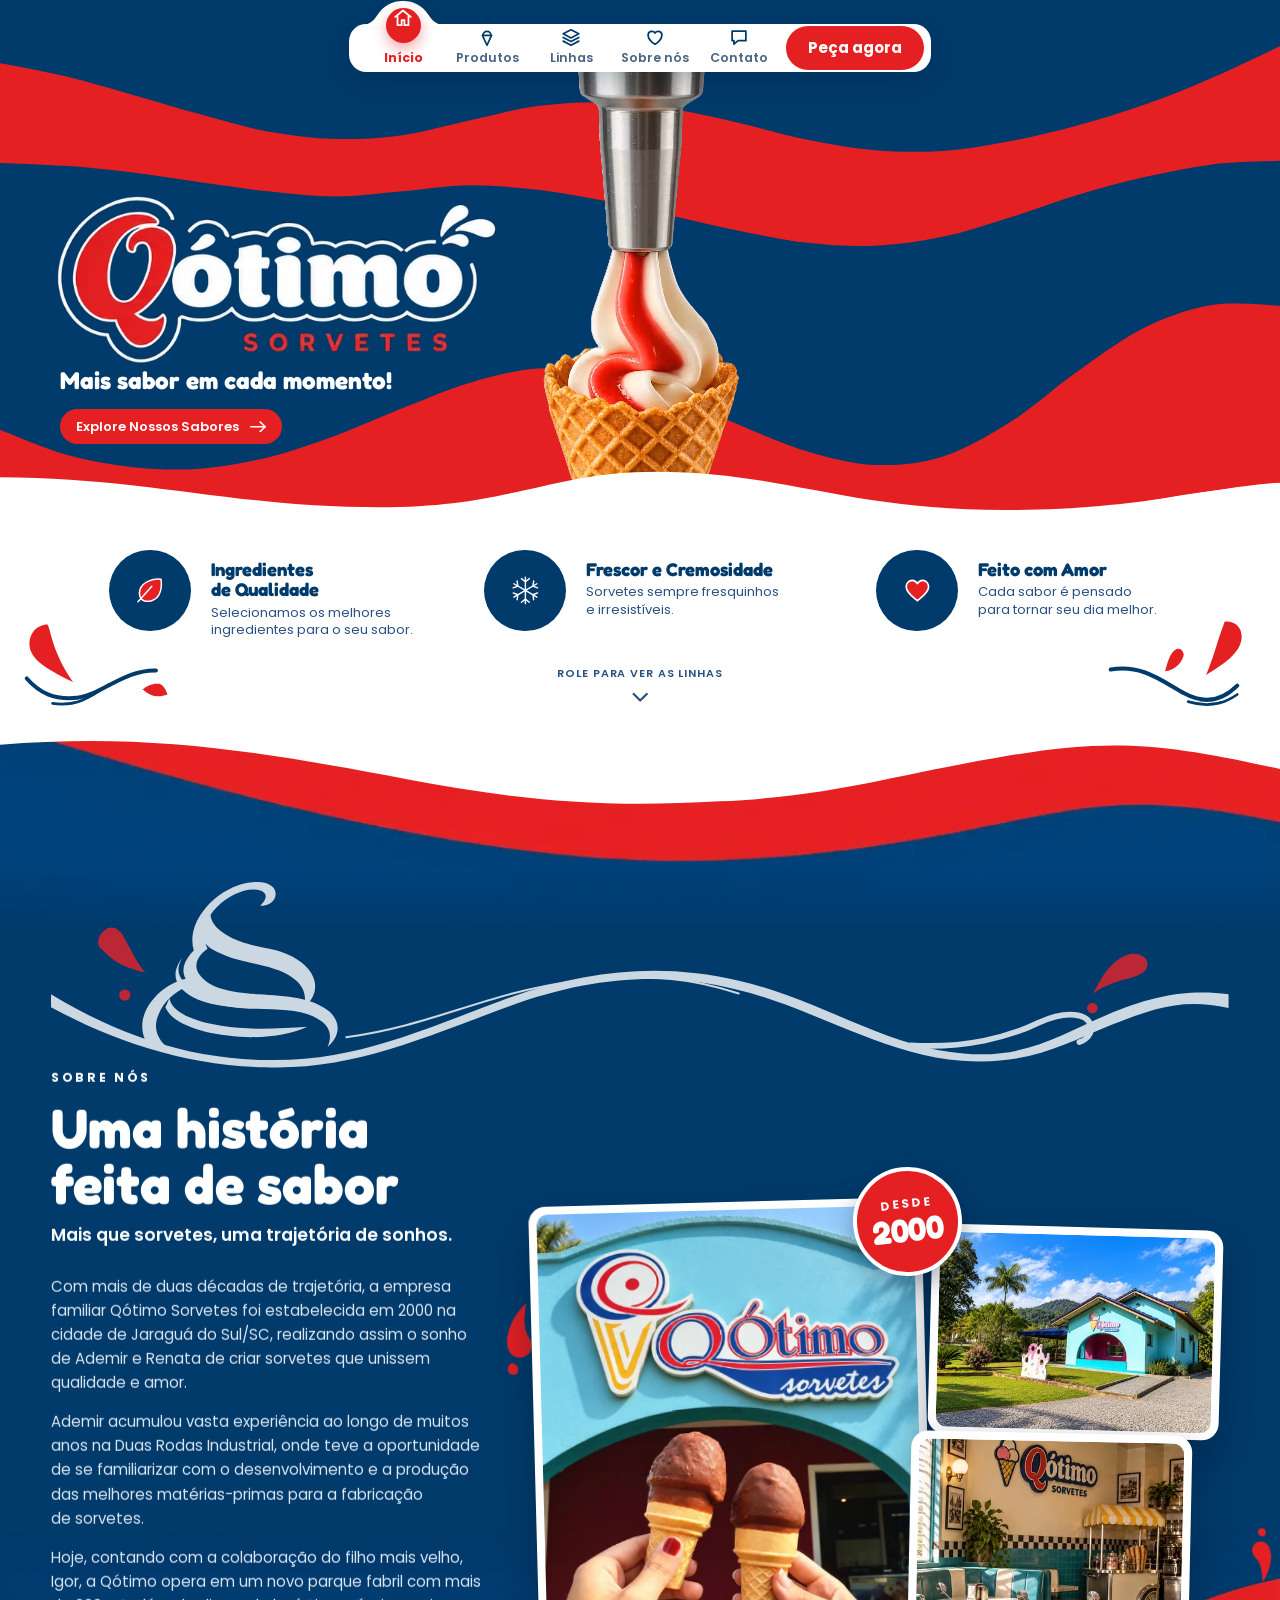
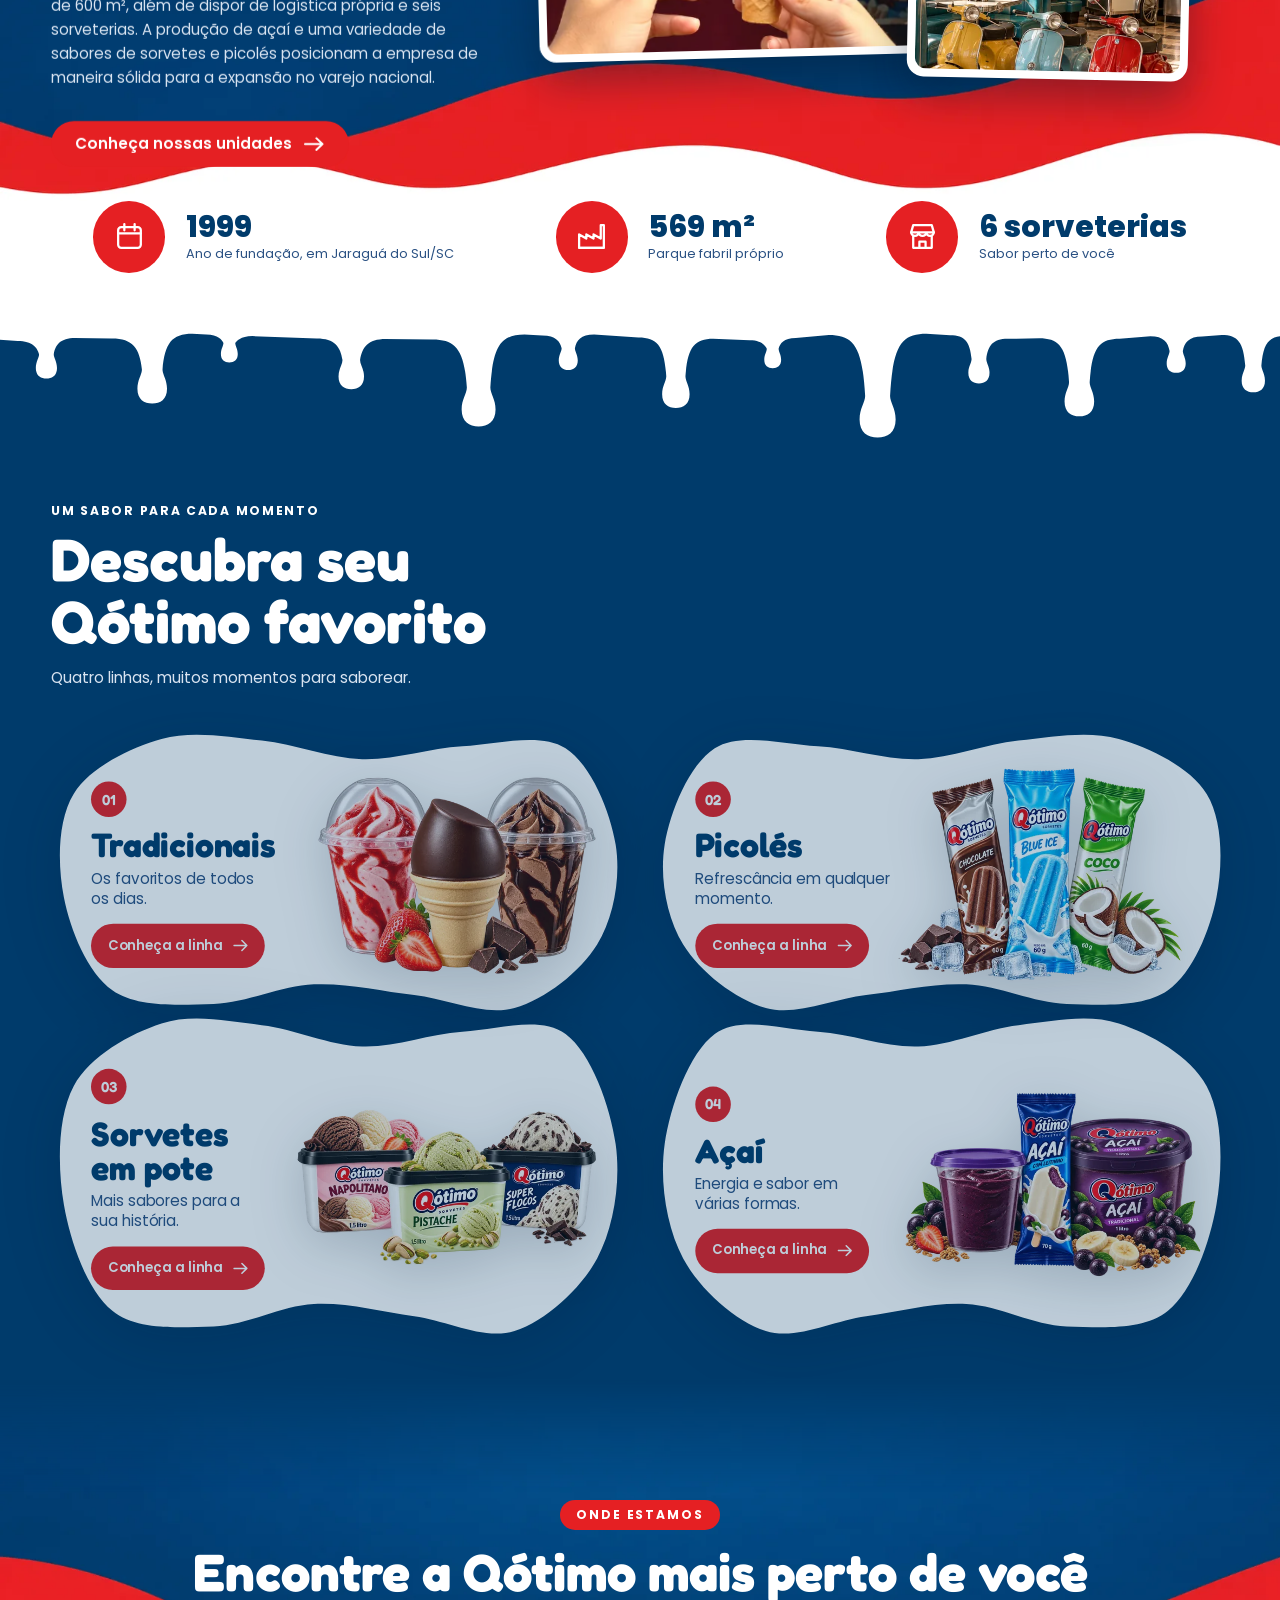
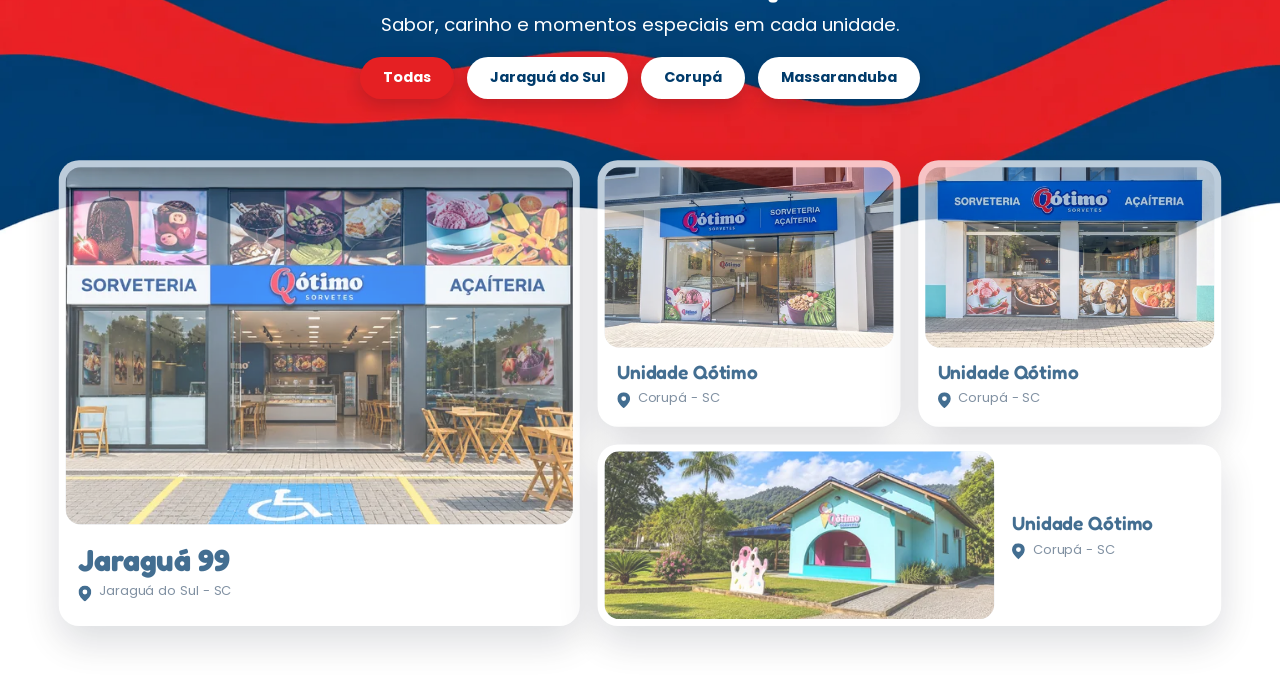
==== commit c2811d2a: "chore: repositorio so com o site publicado - .gitignore em lista de permissao: o git guarda so site/" ====
--- a/site/index.html
+++ b/site/index.html
@@ -64,7 +64,7 @@
           <svg class="dock__icone" viewBox="0 0 24 24" aria-hidden="true" focusable="false"><path d="M3.5 11 12 4l8.5 7M6 9.5V20h4.5v-5.5h3V20H18V9.5"/></svg>
           <span class="dock__rotulo">Início</span>
         </a>
-        <!-- TODO Fase 5: destino — hoje aponta para a seção de linhas -->
+        <!-- Produtos = a seção das linhas (não há página própria de produtos) -->
         <a class="dock__item" href="#linhas" data-secao="linhas">
           <svg class="dock__icone" viewBox="0 0 24 24" aria-hidden="true" focusable="false"><path d="M7.6 10.2a4.4 4.4 0 1 1 8.8 0M7 10.2h10L12 21z"/></svg>
           <span class="dock__rotulo">Produtos</span>
@@ -77,8 +77,9 @@
           <svg class="dock__icone" viewBox="0 0 24 24" aria-hidden="true" focusable="false"><path d="M12 20s-7.5-4.6-7.5-10.2A4.1 4.1 0 0 1 12 7.6a4.1 4.1 0 0 1 7.5 2.2C19.5 15.4 12 20 12 20z"/></svg>
           <span class="dock__rotulo">Sobre nós</span>
         </a>
-        <!-- TODO Fase 5: destino — seção #contato ainda não existe -->
-        <a class="dock__item dock__item--mesa" href="#contato">
+        <!-- Contato e "Peça agora" levam às Unidades (endereço e mapa de cada
+             loja) até existir telefone/WhatsApp — ver phone: null em data/unidades.js -->
+        <a class="dock__item dock__item--mesa" href="#unidades">
           <svg class="dock__icone" viewBox="0 0 24 24" aria-hidden="true" focusable="false"><path d="M4.5 5.5h15v10.5h-8.5l-4.5 3.8V16h-2z"/></svg>
           <span class="dock__rotulo">Contato</span>
         </a>
@@ -87,13 +88,12 @@
           <span class="dock__rotulo">Mais</span>
         </button>
       </div>
-      <!-- TODO Fase 5: destino — WhatsApp ou seção #contato -->
-      <a class="dock__cta dock__cta--barra" href="#contato">Peça agora</a>
+      <a class="dock__cta dock__cta--barra" href="#unidades">Peça agora</a>
     </div>
     <ul class="dock__painel" id="dock-painel" hidden>
       <li><a href="#linhas">Linhas</a></li>
-      <li><a href="#contato">Contato</a></li>
-      <li><a class="dock__cta" href="#contato">Peça agora</a></li>
+      <li><a href="#unidades">Contato</a></li>
+      <li><a class="dock__cta" href="#unidades">Peça agora</a></li>
     </ul>
   </nav>
 </header>
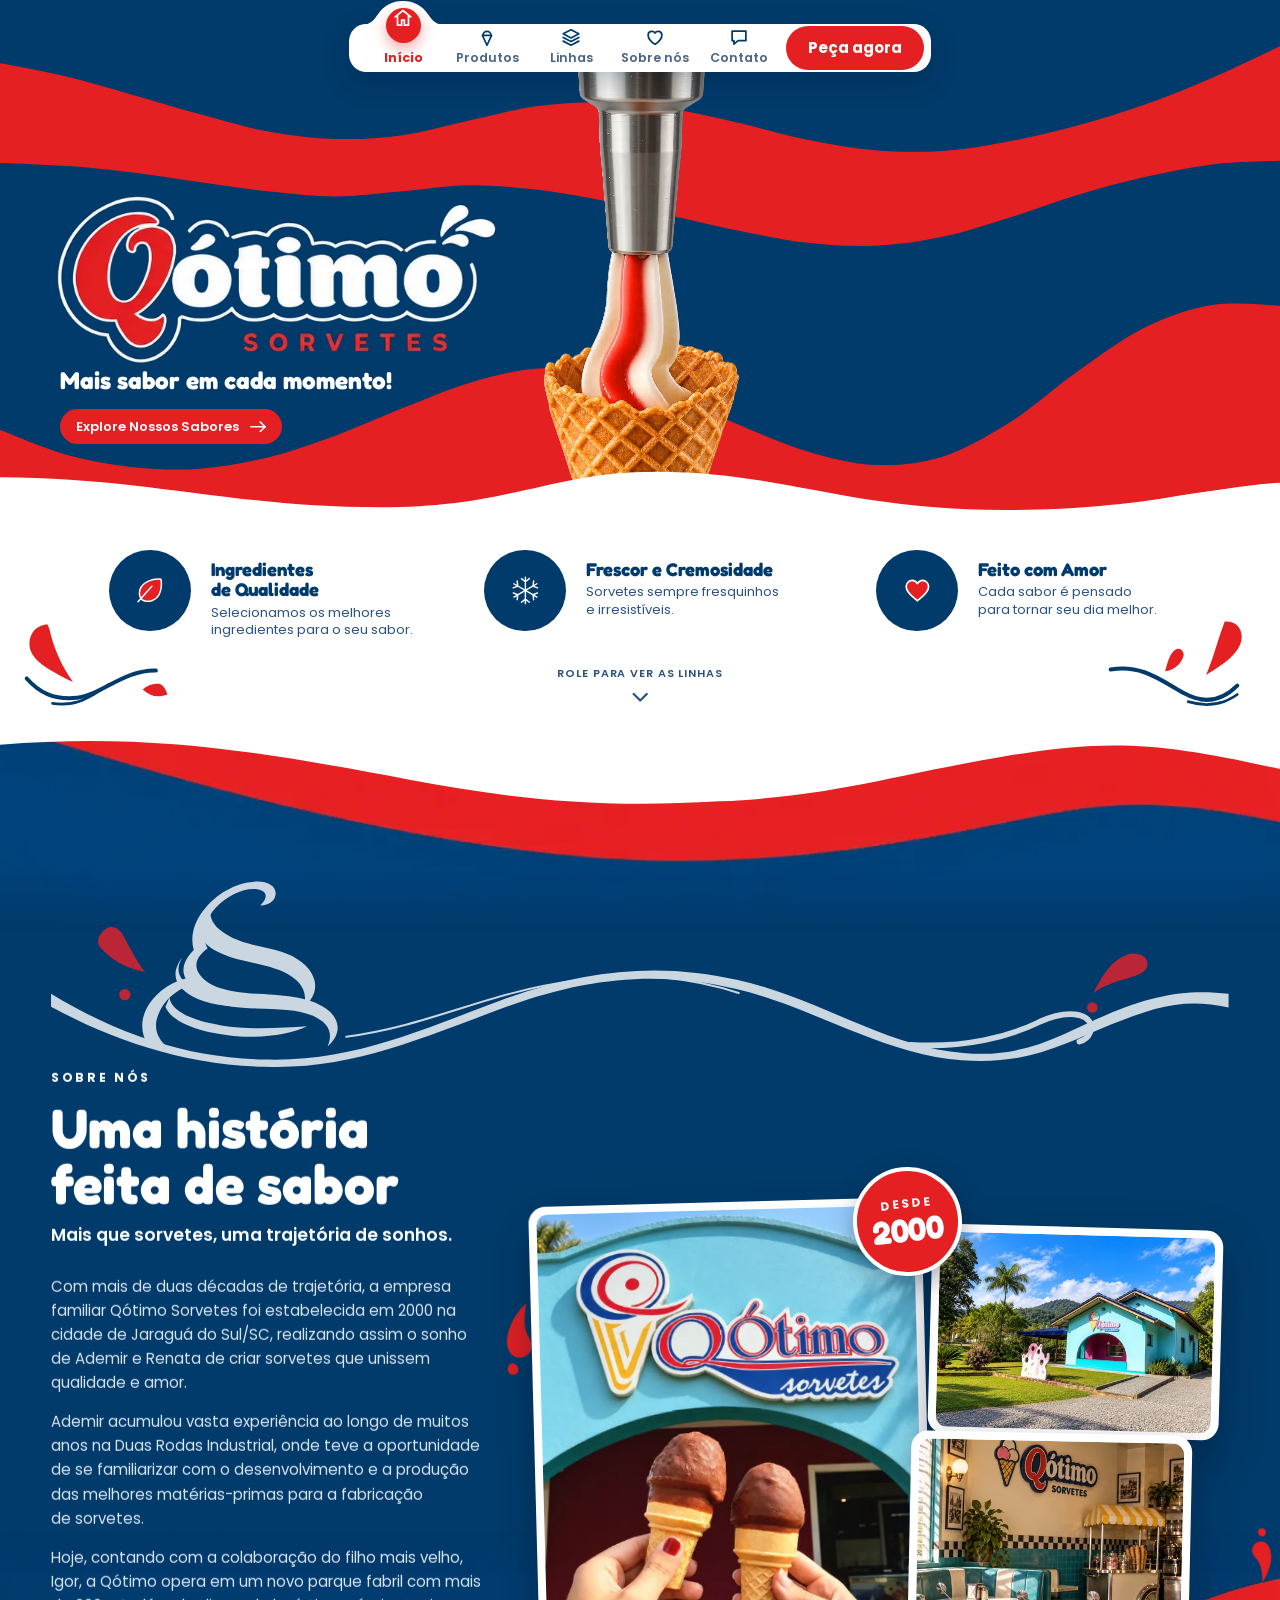
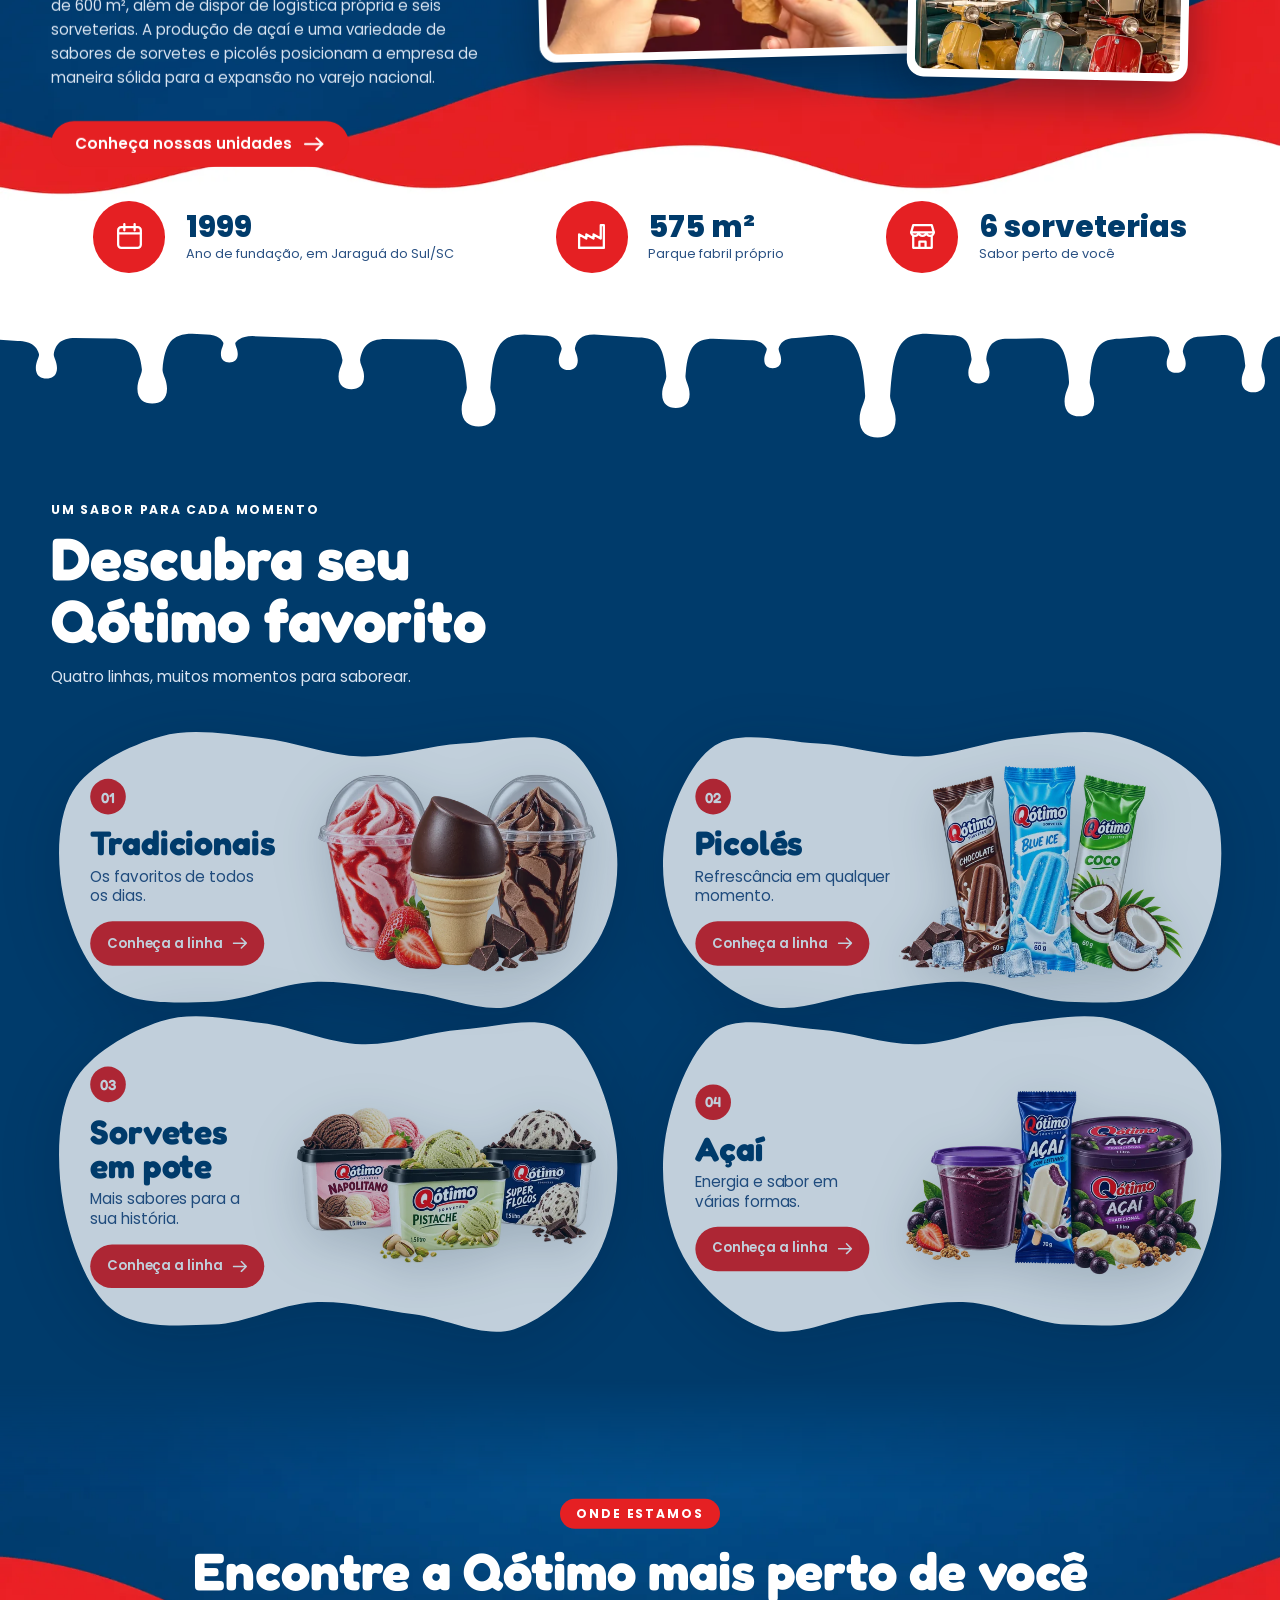
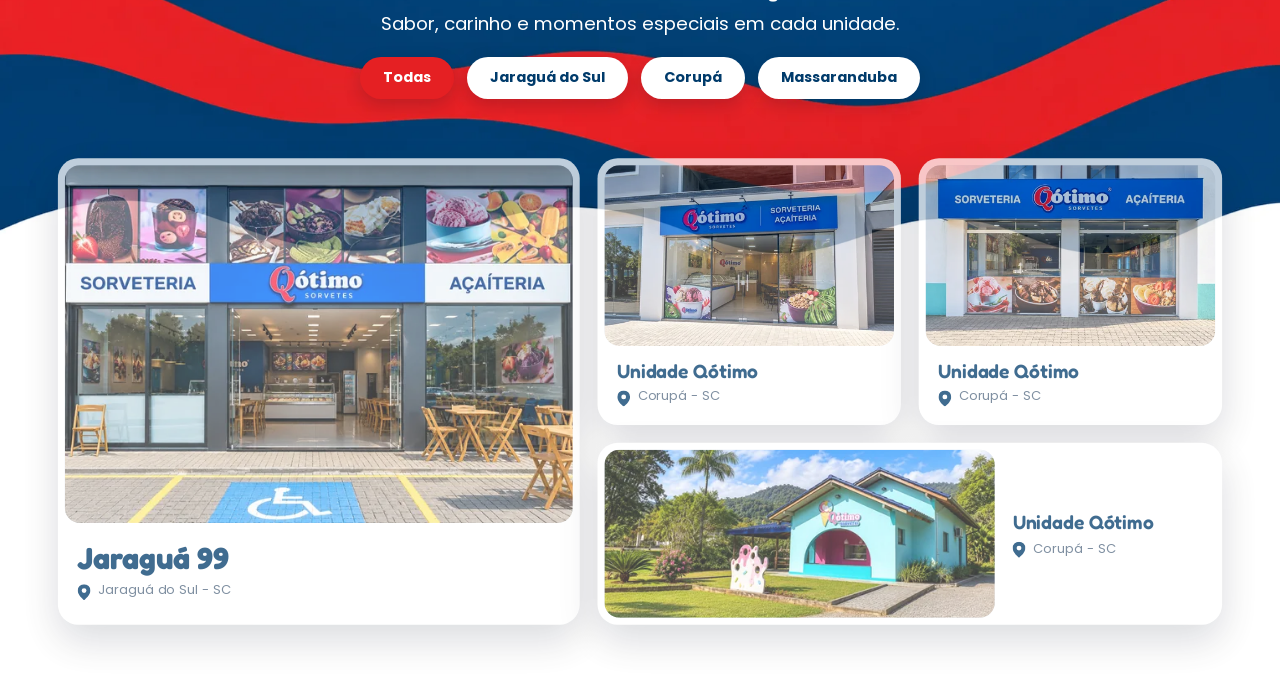
==== commit ee9d108b: "fix: cascao sumia no iPhone e menu colado no topo do celular - WebKit (Safari e todo navegador de iP" ====
--- a/site/index.html
+++ b/site/index.html
@@ -35,7 +35,14 @@
 (function () {
   var c = navigator.connection || navigator.mozConnection || navigator.webkitConnection;
   var v = document.createElement('video');
-  var ok = !window.matchMedia('(prefers-reduced-motion: reduce)').matches &&
+  /* WebKit (Safari no Mac e TODO navegador de iPhone/iPad, inclusive o do
+     WhatsApp e o Chrome de iOS): anuncia VP9 mas nao desenha o canal alpha
+     do webm — o video ficava invisivel por cima e o cascao sumia. Fica com
+     a imagem preenchida. Chrome/Edge/Opera trazem "Chrome/" no agente. */
+  var ua = navigator.userAgent;
+  var webkit = /AppleWebKit/.test(ua) && !/Chrome\/|Chromium\//.test(ua);
+  var ok = !webkit &&
+           !window.matchMedia('(prefers-reduced-motion: reduce)').matches &&
            !(c && c.saveData) &&
            !!v.canPlayType && v.canPlayType('video/webm; codecs="vp9"') !== '';
   if (ok) document.documentElement.classList.add('cascao-anima');
--- a/site/styles.css
+++ b/site/styles.css
@@ -1649,7 +1649,10 @@
   body>*{
     --um:min(100cqw / 390, 1.7px, 100svh / 720);
     --dh:62px;
-    --topo-y:max(28px,calc(env(safe-area-inset-top,0px) + 22px));
+    /* a gola sobe .52 x --dh acima da barra (32px): com 28px ela saia pelo
+       alto da pagina e a bola colava na borda da tela. Altura da gola +
+       14px de respiro. O logo desce junto (padding do .hero__palco). */
+    --topo-y:calc(env(safe-area-inset-top,0px) + var(--dh) * .52 + 14px);
   }
 
   /* ---- menu: 3 destinos + "Mais", largura da tela ---- */
@@ -1739,7 +1742,7 @@
 /* celular deitado: pouca altura. O quadro ja encolhe pelo --um; aqui a
    barra fica um pouco mais baixa para sobrar heroi */
 @media (orientation:landscape) and (max-height:500px) and (max-width:1099px){
-  body>*{--dh:54px;--topo-y:24px}
+  body>*{--dh:54px;--topo-y:calc(var(--dh) * .52 + 10px)}   /* gola + respiro */
   .hero{--peek:24px}
 }
 
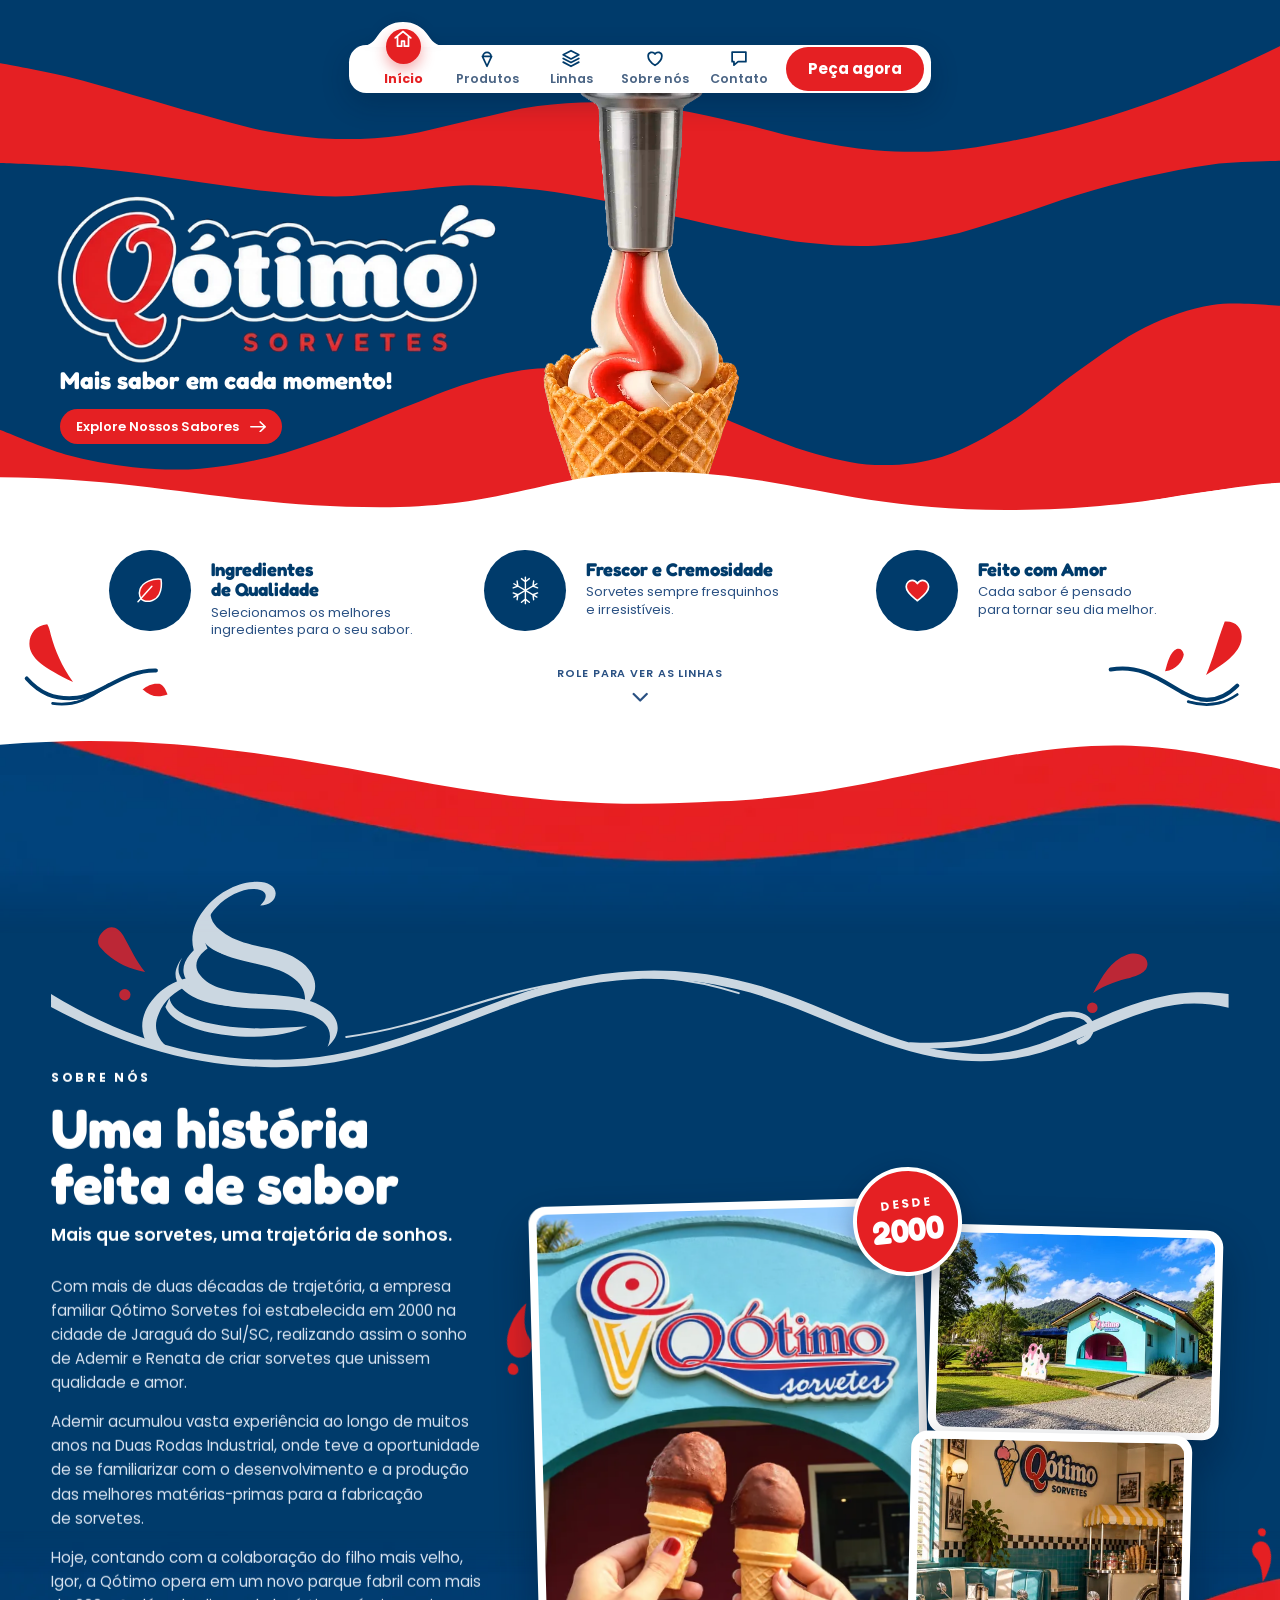
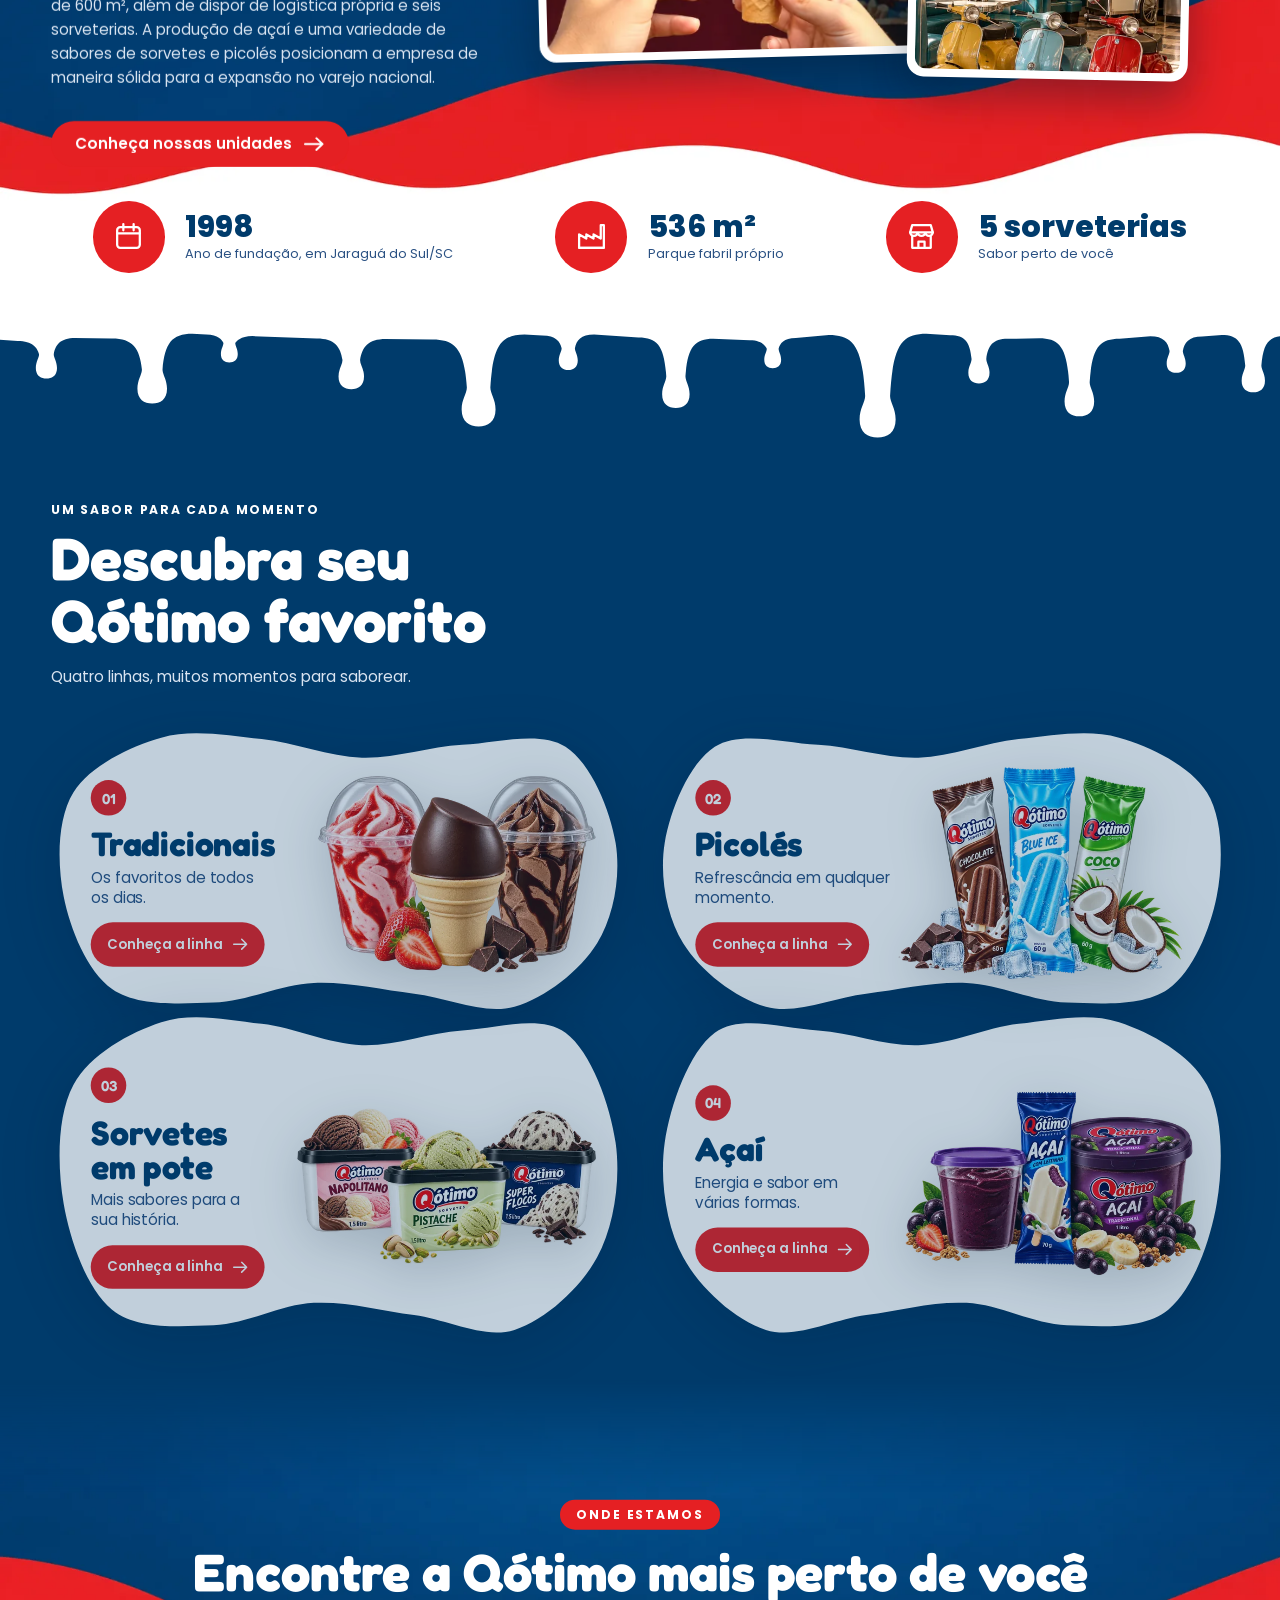
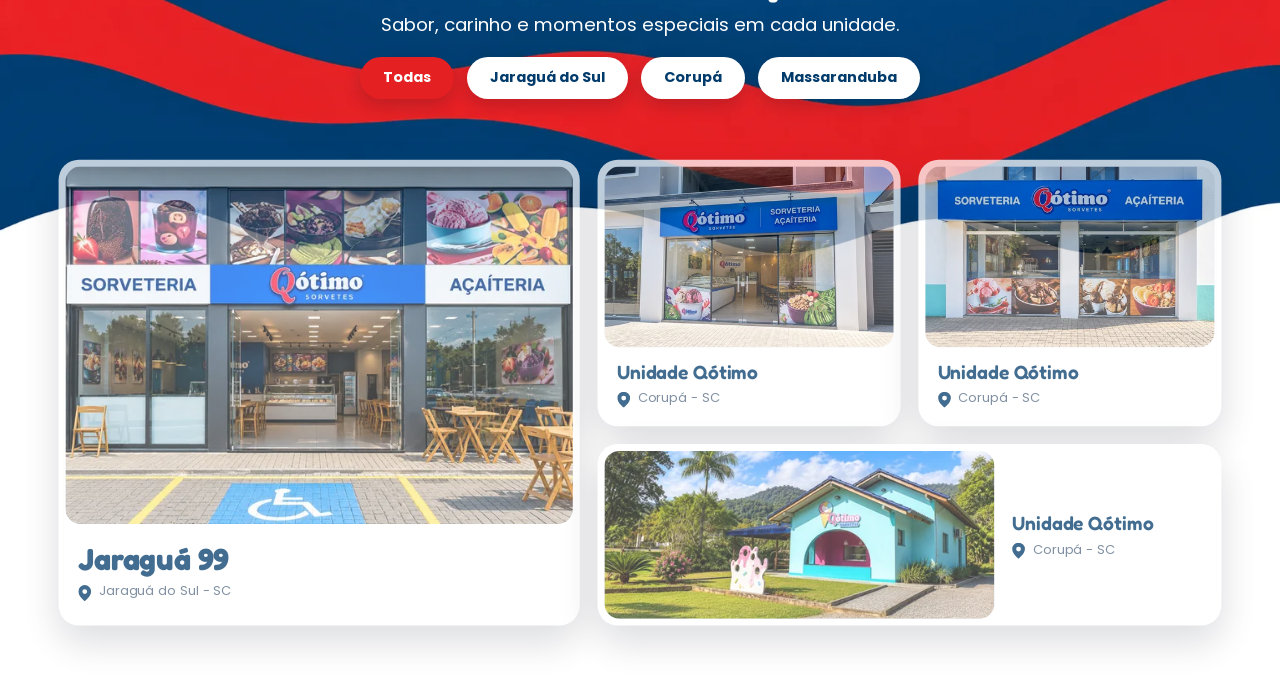
==== commit 93abf132: "feat: animacao do cascao tambem no iPhone/Safari O Safari (e todo navegador de iPhone) nao desenha o" ====
--- a/site/index.html
+++ b/site/index.html
@@ -37,15 +37,19 @@
   var v = document.createElement('video');
   /* WebKit (Safari no Mac e TODO navegador de iPhone/iPad, inclusive o do
      WhatsApp e o Chrome de iOS): anuncia VP9 mas nao desenha o canal alpha
-     do webm — o video ficava invisivel por cima e o cascao sumia. Fica com
-     a imagem preenchida. Chrome/Edge/Opera trazem "Chrome/" no agente. */
+     do webm — o video ficava invisivel por cima e o cascao sumia. Esses
+     recebem a MESMA animacao em WebP animado (cascao-webp), que o Safari
+     desenha com transparencia. Chrome/Edge/Opera trazem "Chrome/" no agente. */
   var ua = navigator.userAgent;
   var webkit = /AppleWebKit/.test(ua) && !/Chrome\/|Chromium\//.test(ua);
-  var ok = !webkit &&
-           !window.matchMedia('(prefers-reduced-motion: reduce)').matches &&
-           !(c && c.saveData) &&
-           !!v.canPlayType && v.canPlayType('video/webm; codecs="vp9"') !== '';
-  if (ok) document.documentElement.classList.add('cascao-anima');
+  var calmo = window.matchMedia('(prefers-reduced-motion: reduce)').matches ||
+              !!(c && c.saveData);
+  var webm = !webkit && !!v.canPlayType &&
+             v.canPlayType('video/webm; codecs="vp9"') !== '';
+  if (!calmo && (webm || webkit)) {
+    document.documentElement.classList.add('cascao-anima');
+    if (webkit) document.documentElement.classList.add('cascao-webp');
+  }
 }());
 </script>
 </head>
--- a/site/styles.css
+++ b/site/styles.css
@@ -213,7 +213,9 @@
 
 body>*{
   --dh:clamp(48px,calc(60 * var(--u)),62px);
-  --topo-y:max(24px,calc(28 * var(--u)));
+  /* a gola sobe .52 x --dh acima da barra: com so 28px ela encostava no
+     alto da janela. Altura da gola + respiro, como no celular. */
+  --topo-y:calc(var(--dh) * .52 + max(20px,calc(24 * var(--u))));
 }
 
 .topo{
@@ -513,6 +515,29 @@
 @media (prefers-reduced-motion:reduce){
   .cascao__video,.cascao__poster{transition:none}
 }
+
+/* WebKit (html.cascao-webp): o Safari nao desenha o alpha do webm, entao
+   a mesma animacao vem em WebP animado. O script cria duas camadas na
+   caixa do cascao, encaixadas como o poster e o video:
+     .cascao__quadros  a animacao (toca uma vez e para no ultimo quadro)
+     .cascao__final    esse ultimo quadro em alta, que assume ao fim — fica
+                       nitido e aparece mesmo com "Reproduzir imagens
+                       animadas" desligado no iPhone */
+.cascao-webp .cascao__video{display:none}
+.cascao__quadros,
+.cascao__final{
+  position:absolute;inset:0;
+  width:100%;height:100%;max-width:none;
+  object-fit:contain;
+  pointer-events:none;
+  opacity:0;
+}
+/* no "fim" a animacao continua por baixo enquanto o final entra; o script
+   a remove depois da troca (sem piscada entre as duas) */
+.cascao-webp .cascao[data-estado="tocando"] .cascao__quadros,
+.cascao-webp .cascao[data-estado="fim"] .cascao__quadros{opacity:1}
+.cascao-webp .cascao[data-estado="fim"] .cascao__final{opacity:1;transition:opacity .2s linear}
+.cascao-webp .cascao[data-estado="fim"] .cascao__poster{opacity:0}
 
 /* onda branca na FRENTE do cascao: e ela que corta a ponta */
 /* A emenda da faixa branca caia em coordenada fracionaria e o navegador
@@ -1695,16 +1720,27 @@
     white-space:nowrap;
   }
 
-  /* o cascao ocupa o que sobrar da altura (flex), mede pela altura e
-     deriva a largura da proporcao do arquivo — nunca achata */
+  /* o cascao ocupa o que sobrar da altura (flex). A caixa .cascao cobre
+     esse espaco inteiro (absolute + inset) e as tres camadas se encaixam
+     nela com object-fit:contain — medem pela altura, nunca achatam.
+     Antes a caixa tinha height:100% dentro do item flex e largura pela
+     aspect-ratio: no iPhone o cascao sumia (espaco reservado, nada
+     desenhado). Sem porcentagem de altura nem aspect-ratio aqui, e sem
+     camada de GPU propria (will-change) — o paralaxe do celular usa
+     translate 2D (script.js). */
   .hero__cascao{
     flex:1 1 0;
+    width:100%;
+    /* relative (as camadas se ancoram aqui) — e inset:auto, senao valem os
+       deslocamentos da mesa (left 678u, top 86u) e o cascao ia para a
+       direita e saia pela borda */
+    position:relative;inset:auto;
     min-height:calc(170 * var(--um));
-    display:flex;justify-content:center;
     margin-block:calc(12 * var(--um)) calc(-1 * var(--sobrepoe));
-  }
-  .cascao{height:100%;width:auto;max-width:100%}
-  .cascao__fallback{position:absolute;inset:0;height:100%;object-fit:contain}
+    will-change:auto;
+  }
+  .cascao{position:absolute;inset:0;width:auto;height:auto;max-width:none;aspect-ratio:auto}
+  .cascao__fallback{position:absolute;inset:0;width:100%;height:100%;object-fit:contain}
 
   /* faixa vermelha ancorada no pe do palco: a curva passa por tras do cone,
      como na composicao da mesa, em vez de so aparecer na borda direita */
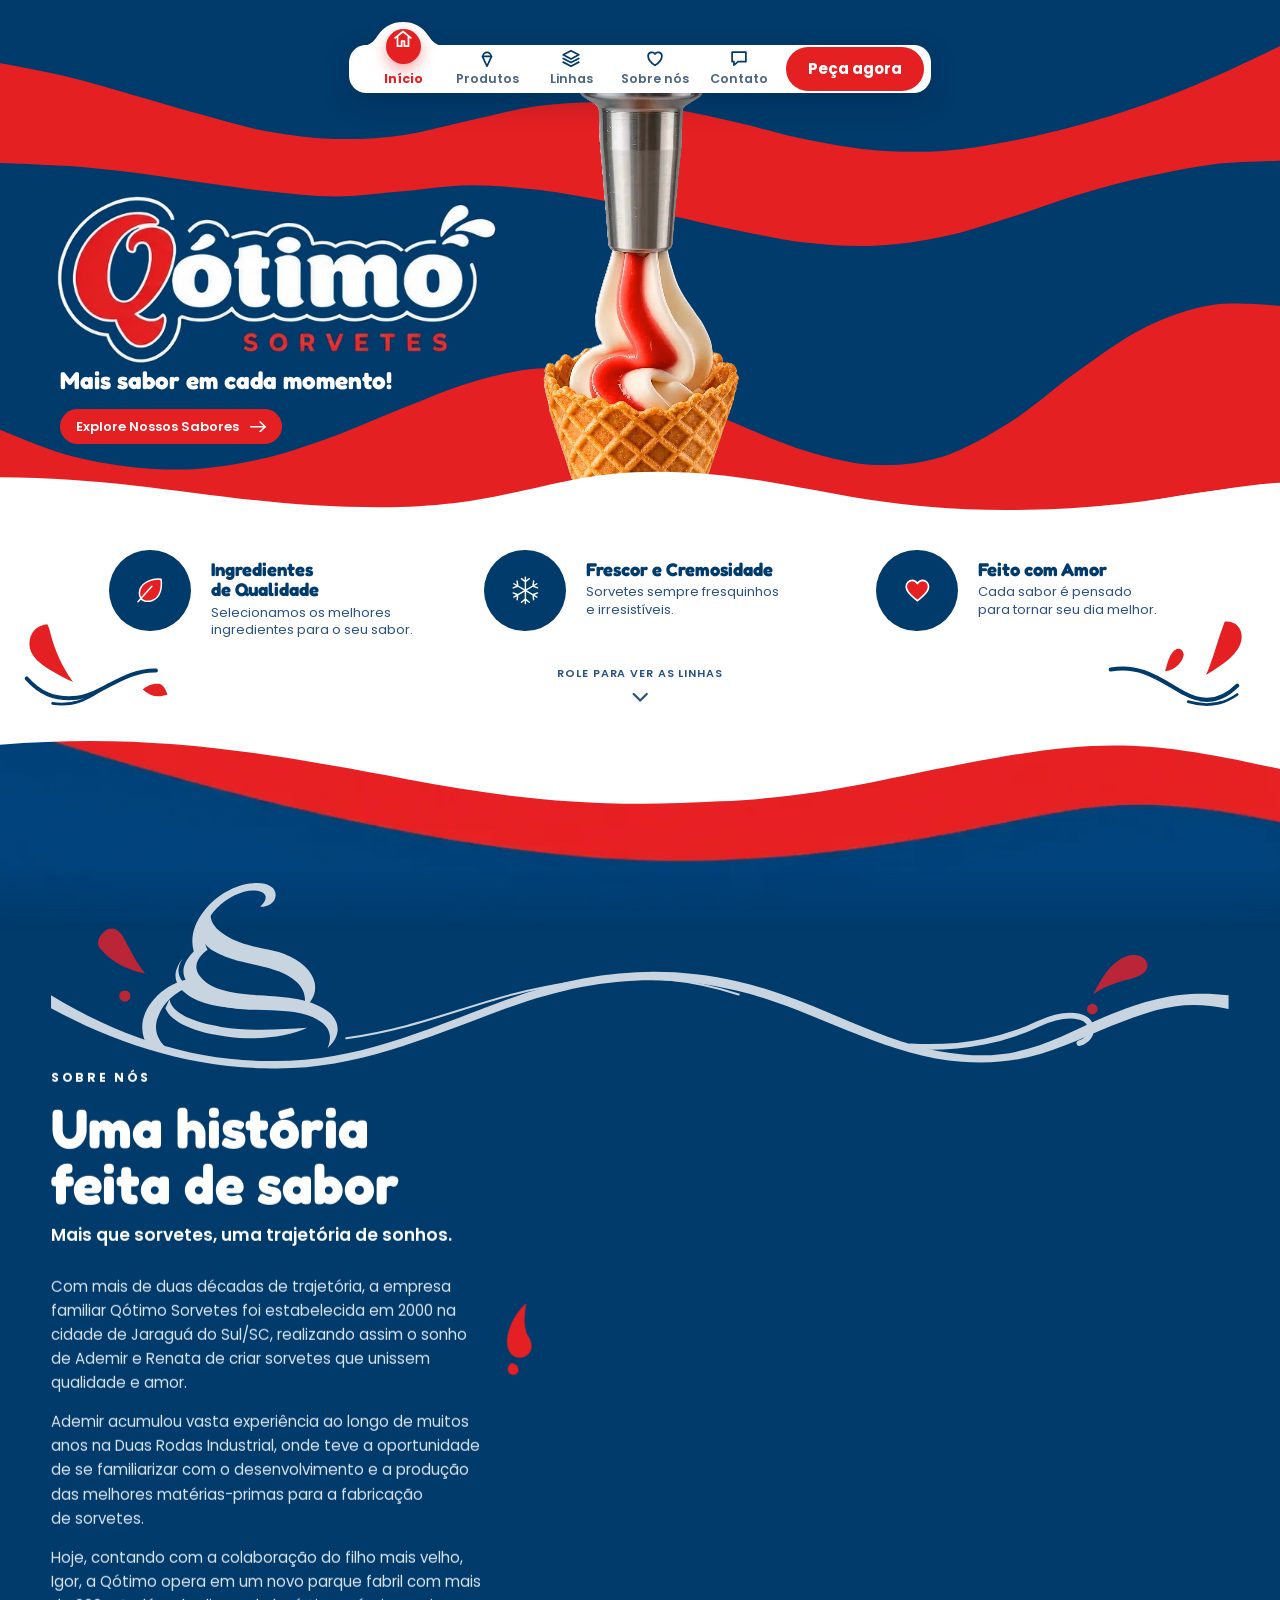
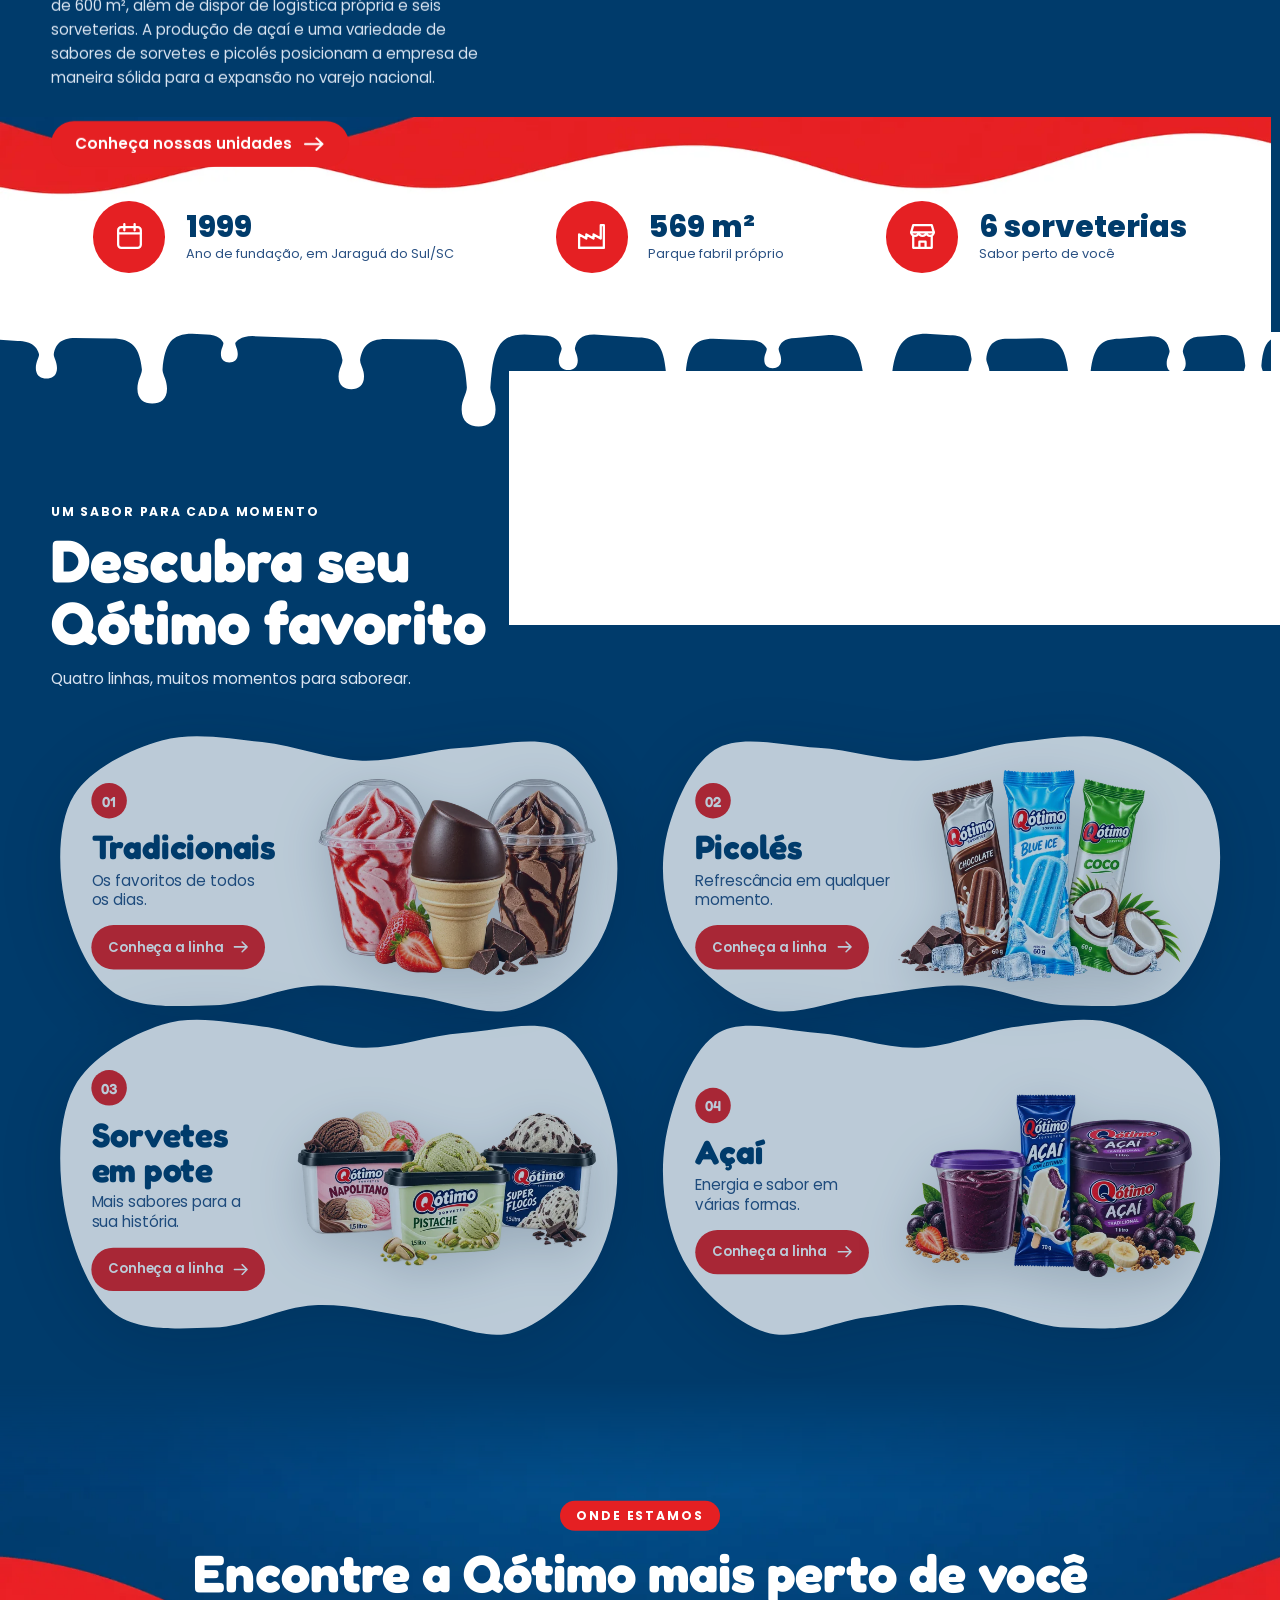
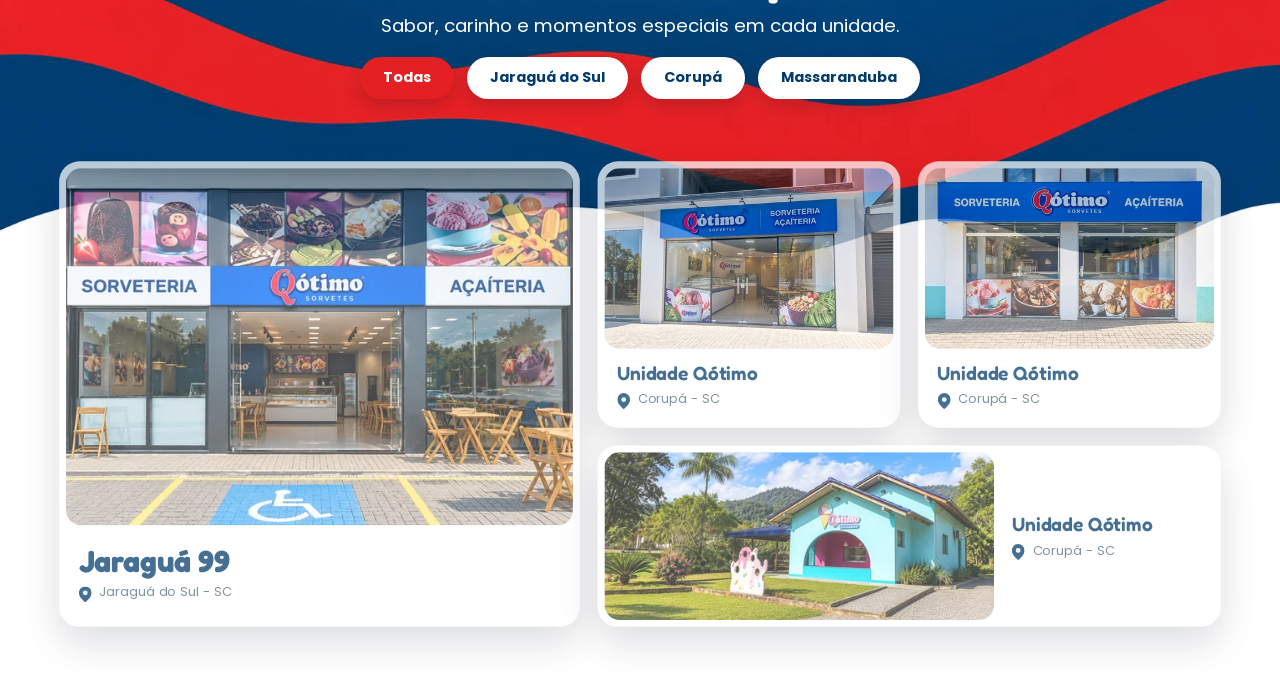
==== commit 2ba5a834: "perf: cascao do iPhone em video H.264 (fluido) no lugar do WebP animado O WebP animado travava no iP" ====
--- a/site/index.html
+++ b/site/index.html
@@ -38,17 +38,19 @@
   /* WebKit (Safari no Mac e TODO navegador de iPhone/iPad, inclusive o do
      WhatsApp e o Chrome de iOS): anuncia VP9 mas nao desenha o canal alpha
      do webm — o video ficava invisivel por cima e o cascao sumia. Esses
-     recebem a MESMA animacao em WebP animado (cascao-webp), que o Safari
-     desenha com transparencia. Chrome/Edge/Opera trazem "Chrome/" no agente. */
+     recebem a MESMA animacao em MP4 H.264 com a mascara de transparencia ao
+     lado (cascao-mp4), montada num canvas pelo script.js.
+     Chrome/Edge/Opera trazem "Chrome/" no agente. */
   var ua = navigator.userAgent;
   var webkit = /AppleWebKit/.test(ua) && !/Chrome\/|Chromium\//.test(ua);
+  var toca = function (tipo) { return !!v.canPlayType && v.canPlayType(tipo) !== ''; };
   var calmo = window.matchMedia('(prefers-reduced-motion: reduce)').matches ||
               !!(c && c.saveData);
-  var webm = !webkit && !!v.canPlayType &&
-             v.canPlayType('video/webm; codecs="vp9"') !== '';
-  if (!calmo && (webm || webkit)) {
+  var webm = !webkit && toca('video/webm; codecs="vp9"');
+  var mp4 = webkit && toca('video/mp4; codecs="avc1.640029"');
+  if (!calmo && (webm || mp4)) {
     document.documentElement.classList.add('cascao-anima');
-    if (webkit) document.documentElement.classList.add('cascao-webp');
+    if (mp4) document.documentElement.classList.add('cascao-mp4');
   }
 }());
 </script>
--- a/site/styles.css
+++ b/site/styles.css
@@ -516,14 +516,37 @@
   .cascao__video,.cascao__poster{transition:none}
 }
 
-/* WebKit (html.cascao-webp): o Safari nao desenha o alpha do webm, entao
-   a mesma animacao vem em WebP animado. O script cria duas camadas na
-   caixa do cascao, encaixadas como o poster e o video:
-     .cascao__quadros  a animacao (toca uma vez e para no ultimo quadro)
-     .cascao__final    esse ultimo quadro em alta, que assume ao fim — fica
-                       nitido e aparece mesmo com "Reproduzir imagens
-                       animadas" desligado no iPhone */
-.cascao-webp .cascao__video{display:none}
+/* WebKit (html.cascao-mp4): o Safari nao desenha o alpha do webm, entao
+   a mesma animacao vem em MP4 H.264 (decodificado pelo chip de video, 30
+   quadros por segundo) com cor e mascara de transparencia lado a lado. O
+   script cria as camadas na caixa do cascao, encaixadas como o poster:
+     .cascao__fonte    o <video> do MP4 — nunca aparece, so alimenta o canvas
+     .cascao__quadros  canvas WebGL que junta cor + mascara a cada quadro
+     .cascao__final    o ultimo quadro em alta, que assume ao fim (nitido, e
+                       libera o video e o WebGL) */
+.cascao-mp4 .cascao__video{display:none}
+/* O WebKit entrega o video ao WebGL no tamanho em que ele esta DESENHADO
+   na tela, nao no tamanho do arquivo: com 2px a textura vinha vazia. O
+   script da ao elemento exatamente o tamanho do arquivo em pixels fisicos
+   (largura / devicePixelRatio). Fica invisivel (opacity 0 — com
+   visibility:hidden o WebKit tambem para de entregar quadros); o que
+   sobrar para fora e cortado pelo overflow do .hero. */
+.cascao__fonte{
+  position:absolute;inset-block-start:0;inset-inline-start:0;
+  max-width:none;
+  opacity:0;pointer-events:none;
+}
+/* O canvas NAO usa object-fit: o WebKit desenhava um fio na borda da
+   imagem encaixada (so no canvas). A propria caixa tem o tamanho do
+   desenho — altura cheia, largura pela proporcao do canvas (width/height
+   que o script define), centralizada. Mesmo resultado do contain aqui:
+   a caixa do cascao e sempre mais larga que o cascao. */
+.cascao-mp4 .cascao__quadros{
+  inset:0 auto;inset-inline-start:50%;
+  width:auto;height:100%;
+  object-fit:fill;
+  translate:-50% 0;
+}
 .cascao__quadros,
 .cascao__final{
   position:absolute;inset:0;
@@ -534,10 +557,10 @@
 }
 /* no "fim" a animacao continua por baixo enquanto o final entra; o script
    a remove depois da troca (sem piscada entre as duas) */
-.cascao-webp .cascao[data-estado="tocando"] .cascao__quadros,
-.cascao-webp .cascao[data-estado="fim"] .cascao__quadros{opacity:1}
-.cascao-webp .cascao[data-estado="fim"] .cascao__final{opacity:1;transition:opacity .2s linear}
-.cascao-webp .cascao[data-estado="fim"] .cascao__poster{opacity:0}
+.cascao-mp4 .cascao[data-estado="tocando"] .cascao__quadros,
+.cascao-mp4 .cascao[data-estado="fim"] .cascao__quadros{opacity:1}
+.cascao-mp4 .cascao[data-estado="fim"] .cascao__final{opacity:1;transition:opacity .2s linear}
+.cascao-mp4 .cascao[data-estado="fim"] .cascao__poster{opacity:0}
 
 /* onda branca na FRENTE do cascao: e ela que corta a ponta */
 /* A emenda da faixa branca caia em coordenada fracionaria e o navegador
